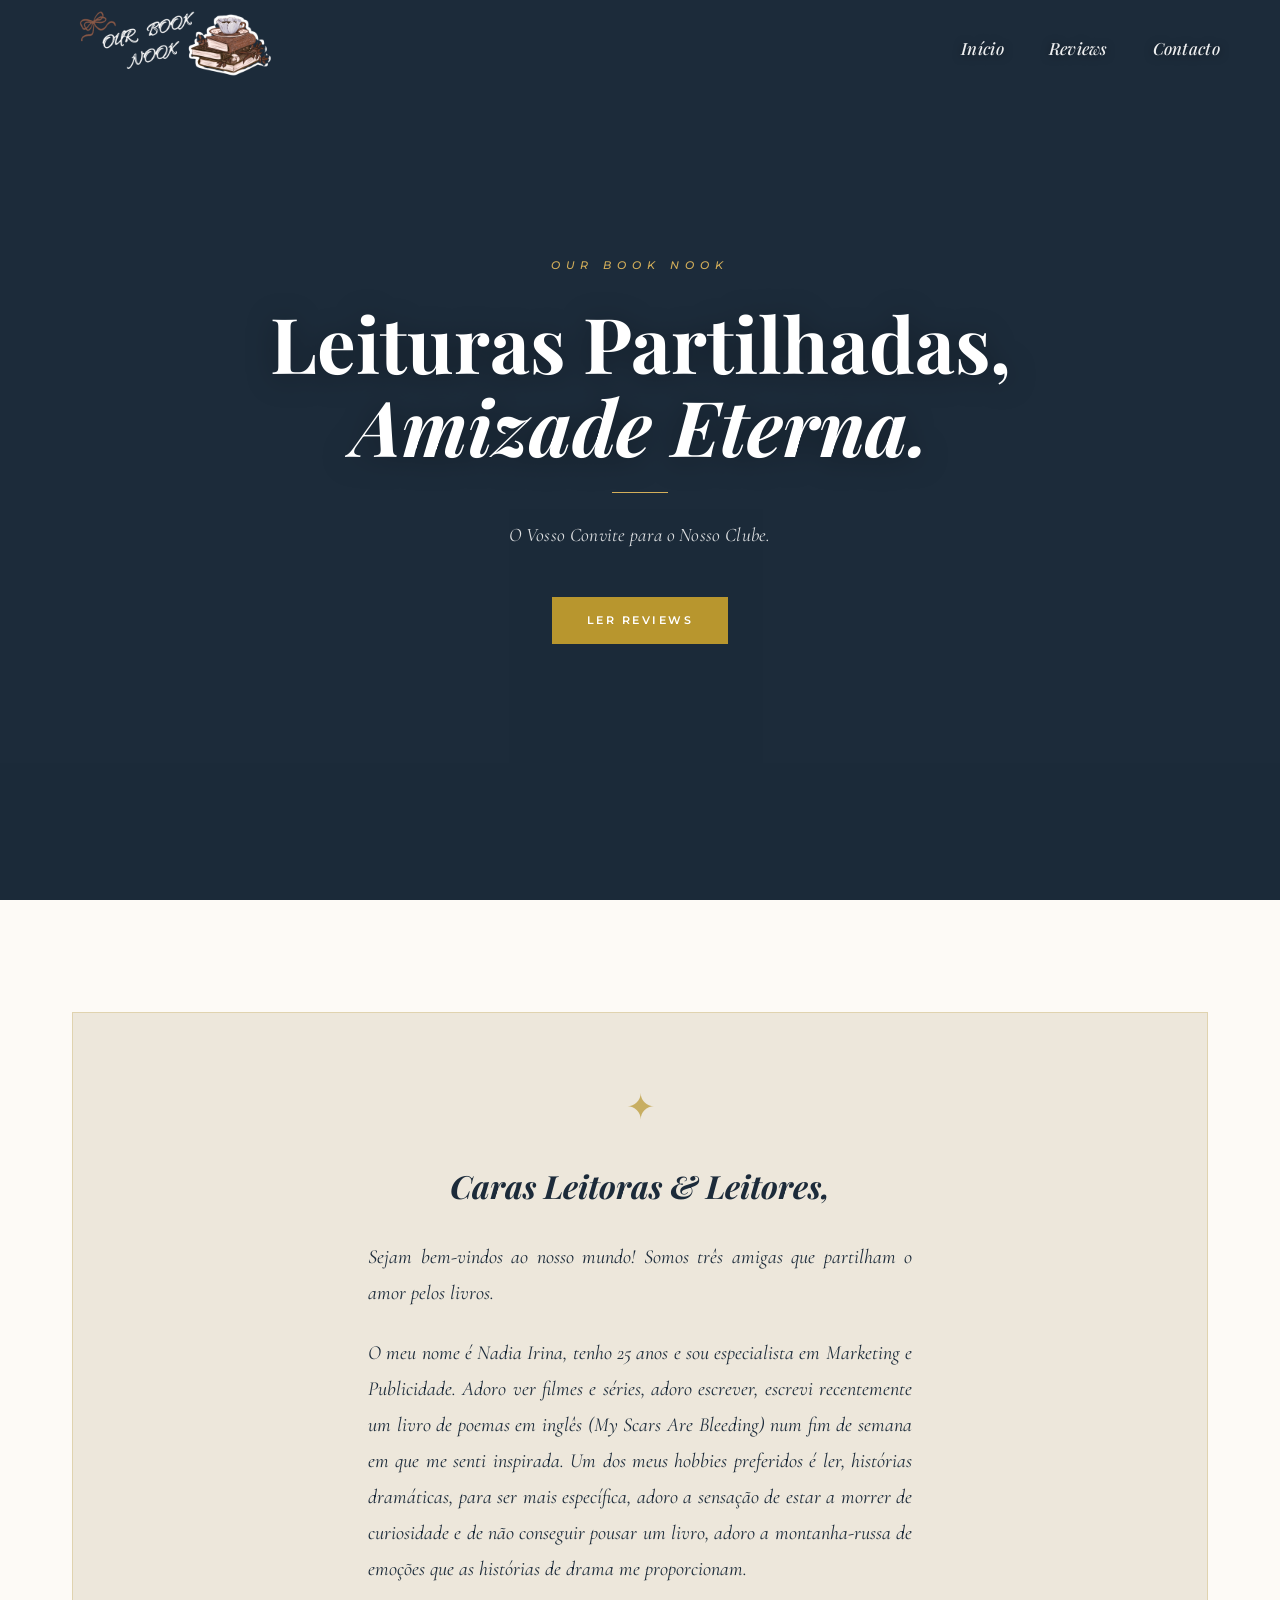
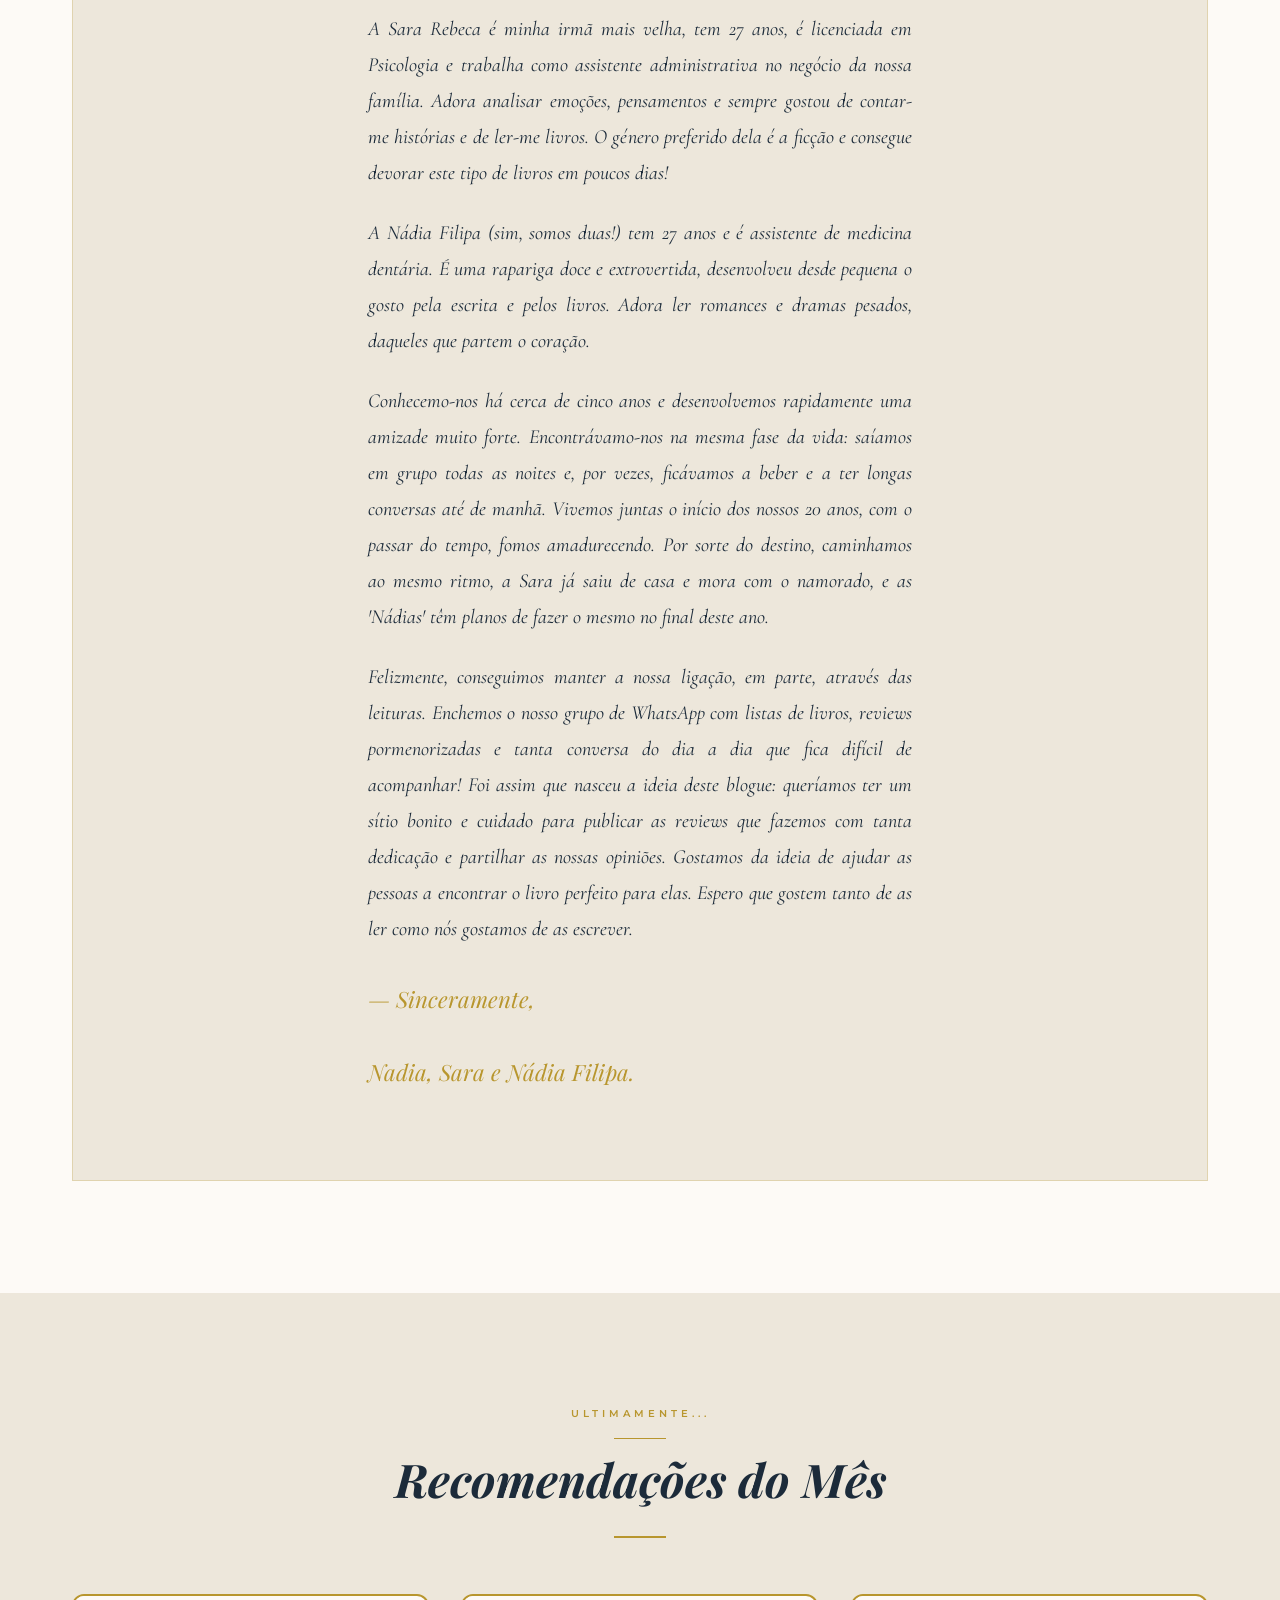
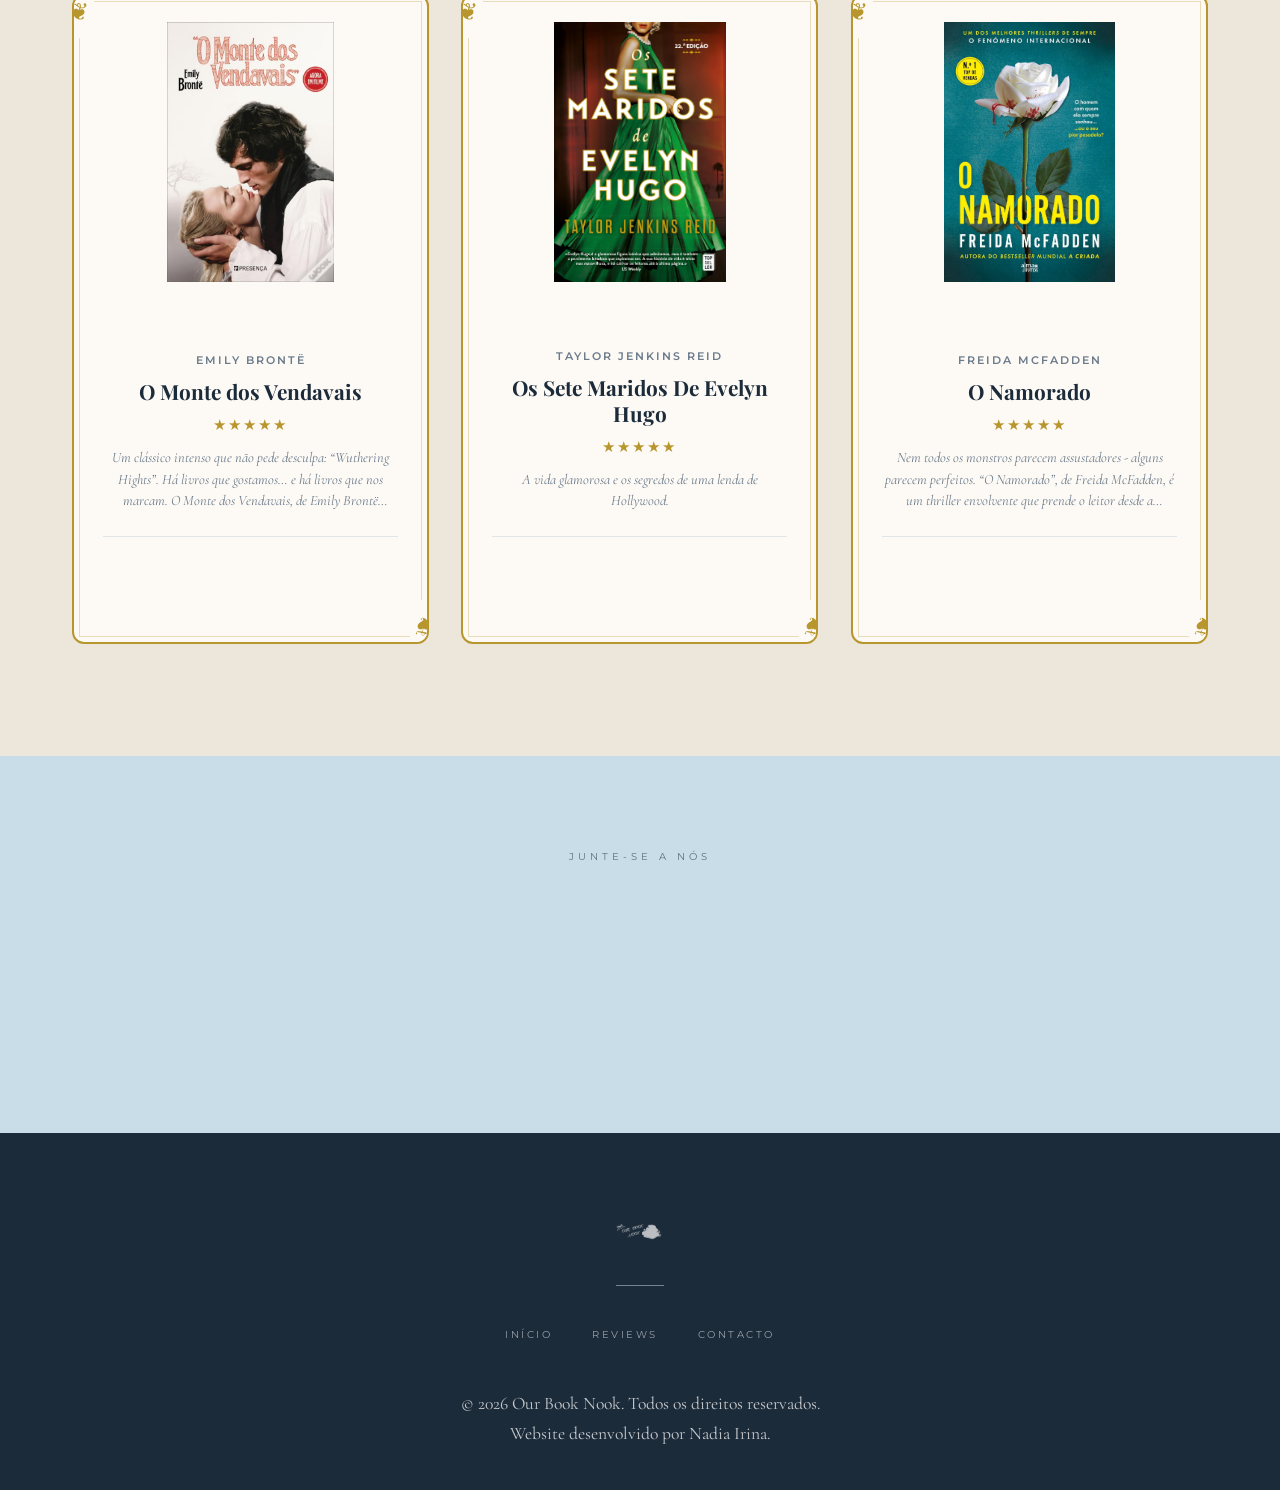
==== index.html @ 531f2e90 "Update index.html" ====
<!DOCTYPE html>
<html lang="pt">

<head>
    <meta charset="UTF-8">
    <meta name="viewport" content="width=device-width, initial-scale=1.0">
    <title>Our Book Nook | Início</title>
    <meta name="description"
        content="Reviews literárias.">
    <link rel="stylesheet" href="index.css">
</head>

<body>
    <span class="extra-decor-1">❦</span>
    <span class="extra-decor-2">❦</span>
    <nav id="mainNav" class="transparent">
        <div class="nav-inner">
            <a href="index.html" class="logo">
                <img src="logo.png" alt="Our Book Nook" class="logo-img">
            </a>
            <ul class="nav-links">
                <li><a href="index.html">Início</a></li>
                <li><a href="review.html">Reviews</a></li>
                <li><a href="contacto.html">Contacto</a></li>
            </ul>
        </div>
    </nav>

    <header class="hero"> <video autoplay muted loop playsinline class="hero-video">
            <source src="video.mp4" type="video/mp4">
        </video>
        <div class="hero-overlay"></div>
        <div class="hero-content">
            <div class="rule"></div>
            <p class="hero-eyebrow reveal"><i>Our Book Nook</i></p>
            <h1 class="reveal">Leituras Partilhadas,<br><em>Amizade Eterna.</em></h1>
            <div class="hero-rule reveal"></div>
            <p class="hero-tagline reveal">O Vosso Convite para o Nosso Clube.</p>
            <a href="review.html" class="btn btn-gold reveal">Ler Reviews</a>
        </div>
    </header>

    <main>

        <section id="bem-vindo" class="section-pad">
            <div class="container">
                <div class="letter-wrap reveal">
                    <div class="letter-body">
                        <div class="ornament">✦</div>
                        <div class="rule"></div>
                        <h2>Caras Leitoras & Leitores,</h2>
                        <p>Sejam bem-vindos ao nosso mundo! Somos três amigas que partilham o amor pelos livros.</p>

                        <p>O meu nome é Nadia Irina, tenho 25 anos e sou especialista em Marketing e Publicidade. Adoro ver
                            filmes e séries, adoro escrever, escrevi recentemente um livro de poemas em inglês (My Scars Are Bleeding) num fim de semana em que me senti inspirada. Um dos meus hobbies preferidos é ler, histórias dramáticas, para ser mais
                            específica, adoro a sensação de estar a morrer de curiosidade e de não conseguir pousar um
                            livro, adoro a montanha-russa de emoções que as histórias de drama me proporcionam.</p>

                        <p>A Sara Rebeca é minha irmã mais velha, tem 27 anos, é licenciada em Psicologia e trabalha como
                            assistente administrativa no negócio da nossa família. Adora analisar emoções, pensamentos e sempre gostou de contar-me histórias e de ler-me livros. O género preferido dela é a ficção e
                            consegue devorar este tipo de livros em poucos dias!</p>

                        <p>A Nádia Filipa (sim, somos duas!) tem 27 anos e é assistente de medicina dentária. É uma
                            rapariga doce e extrovertida, desenvolveu desde pequena o gosto pela escrita e pelos livros.
                            Adora ler romances e dramas pesados, daqueles que partem o coração.</p>

                        <p>Conhecemo-nos há cerca de cinco anos e desenvolvemos rapidamente uma amizade muito forte.
                            Encontrávamo-nos na mesma fase da vida: saíamos em grupo todas as noites e, por vezes,
                            ficávamos a beber e a ter longas conversas até de manhã. Vivemos juntas o início dos nossos
                            20 anos, com o passar do tempo, fomos amadurecendo. Por sorte do destino, caminhamos ao
                            mesmo ritmo, a Sara já saiu de casa e mora com o namorado, e as 'Nádias' têm planos de fazer
                            o mesmo no final deste ano.</p>

                        <p>Felizmente, conseguimos manter a nossa ligação, em parte, através das leituras. Enchemos o
                            nosso grupo de WhatsApp com listas de livros, reviews pormenorizadas e tanta conversa do dia
                            a dia que  fica difícil de acompanhar! Foi assim que nasceu a ideia deste blogue:
                            queríamos ter um sítio bonito e cuidado para publicar as reviews que fazemos com tanta
                            dedicação e partilhar as nossas opiniões. Gostamos da ideia de ajudar as pessoas a encontrar
                            o livro perfeito para elas. Espero que gostem tanto de as ler como nós gostamos de as
                            escrever.</p>
                        <p class="signature">— Sinceramente, </p>
                        <p class="signature"> Nadia, Sara e Nádia Filipa. </p>
                    </div>
                </div>
            </div>
        </section>

        <section id="destaques" class="section-pad bg-parchment">
            <div class="container">
                <div class="section-heading reveal">
                    <p class="eyebrow">Ultimamente...</p>
                    <div class="rule"></div>
                    <h2><i>Recomendações do Mês</i></h2>
                    <div class="rule"></div>
                </div>

                <div class="cards-grid stagger">

                    <article class="book-card reveal">
                        <div class="book-card-img">
                            <img src="wh.jpg" alt="O Monte dos Vendavais">
                        </div>
                        <div class="book-card-body">
                            <p class="book-card-author">Emily Brontë</p>
                            <h3 class="book-card-title">O Monte dos Vendavais</h3>
                            <div class="book-card-stars">★★★★★</div>
                            <p class="book-card-excerpt">Um clássico intenso que não pede desculpa: “Wuthering Hights”.

Há livros que gostamos… e há livros que nos marcam. O Monte dos Vendavais, de Emily Brontë pertence claramente à segunda categoria. Publicado em 1847, este clássico da literatura inglesa continua a ser uma leitura poderosa, sombria e emocionalmente intensa, daquelas que ficam connosco muito depois de virarmos a última página.

Uma das primeiras coisas que notei ao começar foi a diferença na escrita. Não estava muito habituada à literatura inglesa mais antiga, e no início sente-se bem a distância em relação aos livros modernos. A linguagem é mais densa e o ritmo diferente um pouco teatral até. No entanto, essa estranheza inicial desaparece rapidamente. À medida que avançamos na leitura, percebemos que esta história simplesmente não funcionaria da mesma forma com uma escrita mais atual. Há algo nesta forma clássica de narrar que encaixa perfeitamente na atmosfera do livro.

E que atmosfera! A atmosfera gótica e sombria acompanha perfeitamente a tragédia da narrativa. As personagens são intensas, complexas e, muitas vezes, difíceis de gostar. Em vários momentos mostram o lado mais feio da natureza humana, o que torna a história crua e nada romantizada e é isso que a torna tão marcante.

Catherine Earnshaw e Heathcliff são duas personagens impossíveis de esquecer. A relação entre eles é obsessiva, possessiva e profundamente tóxica, mas existe ali uma forma de amor ? Na minha opinião sim existe. Não a forma de amor ideal, talvez um pouco desfigurado, mas com uma ligação intensa que parece unir os dois de forma inevitável.

A narrativa é detalhada e consegue transportar-nos facilmente para aquele tempo e espaço, acompanhando diferentes gerações e tornando a história ainda mais envolvente. É um livro que prende porque há sempre a curiosidade de continuar a ler para descobrir o rumo das consequências das escolhas dos personagens.
No final, apesar de toda a intensidade, tristeza, vingança e raiva que atravessam a história, existe um certo alívio ao ver a narrativa ir para algo mais próximo da paz. 

É um livro duro, intenso e memorável e recomendo muito a leitura para quem quer experimentar um clássico que realmente fica connosco. </p>
                            
                            <div class="book-card-actions">
                                <a class="btn btn-gold btn-outline reveal">Ler Review</a>
                            </div>
                        </div>
                    </article>

                    <article class="book-card reveal">
                        <div class="book-card-img">
                            <img src="1.jpg" alt="Os Sete Maridos De Evelyn Hugo">
                        </div>
                        <div class="book-card-body">
                            <p class="book-card-author">Taylor Jenkins Reid</p>
                            <h3 class="book-card-title">Os Sete Maridos De Evelyn Hugo</h3>
                            <div class="book-card-stars">★★★★★</div>
                            <p class="book-card-excerpt">A vida glamorosa e os segredos de uma lenda de Hollywood.</p>
                            <div class="book-card-actions">
                                <a class="btn btn-gold btn-outline reveal">Ler Review</a>
                            </div>
                        </div>
                    </article>

                    <article class="book-card reveal">
                        <div class="book-card-img">
                            <img src="on.jpg" alt="O Namorado">
                        </div>
                        <div class="book-card-body">
                            <p class="book-card-author">Freida McFadden</p>
                            <h3 class="book-card-title">O Namorado</h3>
                            <div class="book-card-stars">★★★★★</div>
                            <p class="book-card-excerpt">Nem todos os monstros parecem assustadores - alguns parecem perfeitos.


“O Namorado”, de Freida McFadden, é um thriller envolvente que prende o leitor desde a primeira página. A autora faz-nos questionar até onde se é capaz de ir por amor e o lado obscuro de cada personagem. 

Com capítulos curtos e um ritmo rápido, é daqueles livros que se lê quase de uma assentada. Como já é habitual nos thrillers de Freida McFadden, a história está cheia de reviravoltas e momentos que fazem o leitor repensar tudo o que achava que sabia.

Um thriller viciante, cheio de tensão e mistério, perfeito para quem gosta de histórias onde nada é o que parece.</p>
                            <div class="book-card-actions">
                                <a class="btn btn-gold btn-outline reveal">Ler Review</a>
                            </div>
                        </div>
                    </article>

                </div>
            </div>
        </section>

        <section class="section-pad-sm bg-baby-blue">
            <div class="container" style="text-align:center;">
                <div class="rule"></div>
                <p class="reveal"
                    style="font-family:var(--font-ui);font-size:0.65rem;letter-spacing:4px;text-transform:uppercase;color:var(--navy);opacity:0.6;margin-bottom:1rem;">
                    Junte-se a nós</p>
                <h2 class="reveal"
                    style="font-family:var(--font-display);font-size:clamp(1.8rem,3.5vw,2.6rem);color:var(--navy);margin-bottom:1.4rem;">
                    Um Mundo de Histórias<br><em>à Vossa Espera</em></h2>
                <a href="review.html" class="btn btn-gold reveal">Explorar Todas as Reviews</a>
                <div class="rule"></div>
            </div>
        </section>

    </main>

    <footer>
        <div class="container">
            <img src="logo.png" alt="Our Book Nook" class="footer-logo">

            <div class="footer-divider"></div>
            <ul class="footer-nav">
                <li><a href="index.html">Início</a></li>
                <li><a href="review.html">Reviews</a></li>
                <li><a href="contacto.html">Contacto</a></li>

            </ul>
            <div class="text-xs">
                <p>&copy; 2026 Our Book Nook. Todos os direitos reservados.</p>
                <p class="mt-1">Website desenvolvido por 
                    <a href="https://nadiairina.github.io/Nadia-Portfolio/" target="_blank"
                        class="developer-link">Nadia Irina.</a>
                </p>
            </div>
        </div>
    </footer>

    <script src="main.js"></script>

    <div id="reviewModal" class="modal">
        <div class="modal-content">
            <span class="close-modal">&times;</span>
            <div id="modalData">
                <h2 id="modalTitle">Título do Livro</h2>
                <p id="modalAuthor" class="book-card-author">Autor</p>
                <div id="modalStars" class="book-card-stars"></div>
                <div class="rule"></div>
                <blockquote id="modalQuote">"Frase marcante do livro aqui."</blockquote>
                <div id="modalText" class="letter-body"></div>
            </div>
        </div>
    </div>
</body>

</html>
---- index.css ----
@import url('https://fonts.googleapis.com/css2?family=Playfair+Display:ital,wght@0,400;0,500;0,600;0,700;0,900;1,400;1,500;1,600;1,700&family=Cormorant+Garamond:ital,wght@0,300;0,400;0,500;0,600;1,300;1,400;1,500;1,600&family=Montserrat:wght@300;400;500;600&display=swap');

/* ─── Design Tokens ─────────────────────────────────────────── */
:root {
    --cream: #F7F3EE;
    --parchment: #EDE7DB;
    --warm-white: #FDFAF6;
    --navy: #1C2B3A;
    --navy-light: #2D3F52;
    --dusty-blue: #A8BFCC;
    --baby-blue: #C8DDE8;
    --gold: #B8962E;
    --gold-light: #D4AF5A;
    --rose: #C8A0A8;
    --text-primary: #1C2B3A;
    --text-muted: #6B7B8A;
    --border: rgba(168, 191, 204, 0.35);
    --nav-bg: #EDE7DB;
    --nav-height: 100px;

    --font-display: 'Playfair Display', serif;
    --font-body: 'Cormorant Garamond', serif;
    --font-ui: 'Montserrat', sans-serif;

    --ease-out: cubic-bezier(0.16, 1, 0.3, 1);
    --ease-mid: cubic-bezier(0.4, 0, 0.2, 1);
    --fast: 0.25s;
    --mid: 0.45s;
    --slow: 0.85s;
}

/* ─── Reset ──────────────────────────────────────────────────── */
*,
*::before,
*::after {
    margin: 0;
    padding: 0;
    box-sizing: border-box;
}

html {
    scroll-behavior: smooth;
}

body {
    background: var(--warm-white);
    color: var(--text-primary);
    font-family: var(--font-body);
    font-size: 1.1rem;
    line-height: 1.75;
    overflow-x: hidden;
}

img {
    display: block;
    max-width: 100%;
}

a {
    color: inherit;
    text-decoration: none;
}

/* ─── Navigation ─────────────────────────────────────────────── */
/*  Always horizontal: logo LEFT · links RIGHT                    */
nav#mainNav {
    position: fixed;
    inset: 0 0 auto 0;
    z-index: 999;
    height: var(--nav-height);
    background: var(--nav-bg);
    border-bottom: 1px solid rgba(184, 150, 46, 0.25);
    box-shadow: 0 2px 18px rgba(28, 43, 58, 0.08);
    transition: background var(--mid) var(--ease-mid),
        box-shadow var(--mid) var(--ease-mid);
}

nav#mainNav.transparent {
    background: transparent;
    border-bottom-color: transparent;
    box-shadow: none;
}

.nav-inner {
    max-width: 1240px;
    height: 100%;
    margin: 0 auto;
    padding: 0 2.5rem;
    display: flex;
    align-items: center;
    justify-content: space-between;
}

/* Logo */
.logo {
    display: flex;
    align-items: center;
}

/* Se o teu logo for uma IMAGEM */
.logo-img {
    height: 240px; 
    width: auto;
    object-fit: contain;
    transition: height var(--fast) var(--ease-mid);
}

.logo-text {
    font-family: var(--font-display);
    font-size: 3.2rem; 
    font-weight: 700;
    letter-spacing: 1px;
    color: var(--navy);
    line-height: 1;
}

/* Opcional: Um leve efeito de escala ao passar o mouse */
.logo-text:hover {
    transform: scale(1.05);
}

/* Nav links */
.nav-links {
    display: flex;
    list-style: none;
    gap: 2.8rem;
    align-items: center;
}

.nav-links a {
    font-family: var(--font-display);
    font-style: italic;
    font-weight: 500;
    font-size: 1.05rem;
    color: var(--navy);
    letter-spacing: 0.3px;
    position: relative;
    transition: color var(--fast) var(--ease-mid);
}

/* Underline animation */
.nav-links a::after {
    content: '';
    position: absolute;
    bottom: -3px;
    left: 0;
    width: 0;
    height: 1px;
    background: var(--gold);
    transition: width var(--fast) var(--ease-mid);
}

.nav-links a:hover {
    color: var(--gold);
}

.nav-links a:hover::after {
    width: 100%;
}

/* When nav is over hero → invert colours */
nav#mainNav.transparent .nav-links a {
    color: rgba(255, 255, 255, 0.92);
    text-shadow: 0 1px 8px rgba(0, 0, 0, 0.5);
}

nav#mainNav.transparent .nav-links a:hover {
    color: var(--gold-light);
}

nav#mainNav.transparent .nav-links a::after {
    background: var(--gold-light);
}

/* ─── Layout helpers ─────────────────────────────────────────── */
.container {
    max-width: 1200px;
    margin: 0 auto;
    padding: 0 2rem;
}

.section-pad {
    padding: 7rem 0;
}

.section-pad-sm {
    padding: 4rem 0;
}

/* ─── Hero ───────────────────────────────────────────────────── */
.hero {
    position: relative;
    height: 100vh;
    min-height: 680px;
    background-size: cover;
    background-position: center;
    background-attachment: fixed;
    display: flex;
    align-items: center;
    justify-content: center;
    text-align: center;
    color: #fff;
    overflow: hidden;
}

 background: rgba(28, 43, 58, 0.6); 

.hero-content {
    position: relative;
    z-index: 2;
    max-width: 720px;
    padding: 0 2rem;
}

.hero-eyebrow {
    font-family: var(--font-ui);
    font-size: 0.68rem;
    font-weight: 500;
    letter-spacing: 6px;
    text-transform: uppercase;
    color: var(--gold-light);
    margin-bottom: 1.6rem;
}

.hero h1 {
    font-family: var(--font-display);
    font-size: clamp(3rem, 6vw, 5.2rem);
    font-weight: 700;
    line-height: 1.08;
    color: #fff;
    text-shadow: 0 3px 30px rgba(0, 0, 0, 0.35);
    margin-bottom: 1.6rem;
}

.hero-rule {
    width: 56px;
    height: 1px;
    background: var(--gold-light);
    margin: 0 auto 1.6rem;
    opacity: 0.9;
}

.hero-tagline {
    font-family: var(--font-body);
    font-style: italic;
    font-size: 1.2rem;
    color: rgba(255, 255, 255, 0.85);
    margin-bottom: 2.8rem;
    letter-spacing: 0.3px;
}

/* ─── Section headings ───────────────────────────────────────── */
.section-heading {
    text-align: center;
    margin-bottom: 3.5rem;
}

.section-heading h2 {
    font-family: var(--font-display);
    font-size: clamp(2rem, 4vw, 2.9rem);
    font-weight: 700;
    color: var(--navy);
    margin-bottom: 1rem;
}

.section-heading .eyebrow {
    font-family: var(--font-ui);
    font-size: 0.65rem;
    font-weight: 600;
    letter-spacing: 4px;
    text-transform: uppercase;
    color: var(--gold);
    margin-bottom: 0.7rem;
}

.section-heading .rule {
    width: 52px;
    height: 1.5px;
    background: var(--gold);
    margin: 0.9rem auto 0;
}

/* ─── Buttons ────────────────────────────────────────────────── */
.btn {
    display: inline-block;
    padding: 0.85rem 2.2rem;
    font-family: var(--font-ui);
    font-size: 0.7rem;
    font-weight: 600;
    letter-spacing: 2.5px;
    text-transform: uppercase;
    border: none;
    cursor: pointer;
    transition: background var(--fast) var(--ease-mid),
        color var(--fast) var(--ease-mid),
        transform var(--fast) var(--ease-mid),
        box-shadow var(--fast) var(--ease-mid);
}

.btn-gold {
    background: var(--gold);
    color: #fff;
}

.btn-gold:hover {
    background: var(--navy);
    transform: translateY(-2px);
    box-shadow: 0 6px 20px rgba(28, 43, 58, 0.18);
}

.btn-outline {
    background: transparent;
    border: 1.5px solid var(--gold);
    color: var(--gold);
}

.btn-outline:hover {
    background: var(--gold);
    color: #fff;
    transform: translateY(-2px);
}

.btn-outline-dark {
    background: transparent;
    border: 1.5px solid rgba(255, 255, 255, 0.7);
    color: #fff;
}

.btn-outline-dark:hover {
    background: rgba(255, 255, 255, 0.12);
    border-color: #fff;
}

/* ─── Letter / Welcome section ───────────────────────────────── */
.letter-wrap {
    background: var(--parchment);
    border: 1px solid rgba(184, 150, 46, 0.25);
}

.letter-body {
    max-width: 640px;
    margin: 0 auto;
    padding: 4rem 3rem;
    text-align: center;
}

.letter-body .ornament {
    font-size: 2.2rem;
    color: var(--gold);
    margin-bottom: 1.2rem;
    opacity: 0.7;
}

.letter-body h2 {
    font-family: var(--font-display);
    font-size: 2rem;
    font-style: italic;
    margin-bottom: 1.6rem;
    color: var(--navy);
}

.letter-body p {
    font-size: 1.1rem;
    color: #4A5560;
    line-height: 1.9;
    font-style: italic;
}

.letter-body .signature {
    margin-top: 2rem;
    font-family: var(--font-display);
    font-style: italic;
    font-size: 1.1rem;
    color: var(--gold);
}

.book-cover-wrapper {
    position: relative;
    width: 100%;
    /* Alteramos de 100% (quadrado) para ~133% ou ~150% (retângulo vertical) */
    /* 133% dá uma proporção de 3:4, boa para a maioria dos livros */
    padding-bottom: 133%; 
    background-color: var(--grey-50); /* Cor de fundo caso a imagem falhe */
    overflow: hidden;
    border-radius: 4px; /* Opcional: cantos ligeiramente arredondados */
    box-shadow: 0 4px 12px rgba(0,0,0,0.1); /* Opcional: sombra leve para dar profundidade */
}
/* No ficheiro index.css */

.book-cover-img {
    position: absolute;
    top: 0;
    left: 0;
    width: 100%;
    /* object-fit: cover;  <-- REMOVA OU COMENTE ESTA LINHA */
    
    /* ADICIONE ESTA LINHA: Garante que a imagem inteira aparece */
    object-fit: contain; 
    
    /* Opcional: garantir que a imagem fica centrada */
    object-position: center; 
}
.book-cover-wrapper {
    /* ... outras propriedades ... */
    background-color: var(--baby-blue); /* Fundo azul bebé atrás do livro */
    /* ... outras propriedades ... */
}
/* ─── Book / Review Cards ────────────────────────────────────── */
.cards-grid {
    display: grid;
    grid-template-columns: repeat(3, 1fr);
    gap: 2rem;
}

.book-card {
    background: #fff;
    border: 1px solid var(--border);
    overflow: hidden;
    transition: transform var(--mid) var(--ease-out),
        box-shadow var(--mid) var(--ease-out);
    display: flex;
    flex-direction: column;
}

.book-card:hover {
    transform: translateY(-8px);
    box-shadow: 0 20px 50px rgba(28, 43, 58, 0.1);
}

.book-card-img {
    position: relative;
    overflow: hidden;
}

.book-card-img img {
    width: 100%;
    height: 260px;
    object-fit: contain;
    transition: transform var(--slow) var(--ease-out);
}

.book-card:hover .book-card-img img {
    transform: scale(1.05);
}

.book-card-body {
    padding: 1.8rem;
    flex: 1;
    display: flex;
    flex-direction: column;
    gap: 0.5rem;
}

.book-card-author {
    font-family: var(--font-ui);
    font-size: 0.68rem;
    font-weight: 600;
    letter-spacing: 2px;
    text-transform: uppercase;
    color: var(--text-muted);
}

.book-card-title {
    font-family: var(--font-display);
    font-size: 1.3rem;
    font-weight: 700;
    color: var(--navy);
    line-height: 1.25;
}

.book-card-stars {
    color: var(--gold);
    font-size: 0.95rem;
    letter-spacing: 2px;
}

.book-card-excerpt {
    font-size: 0.95rem;
    color: var(--text-muted);
    line-height: 1.7;
    flex: 1;
    font-style: italic;
}

.book-card-actions {
    margin-top: 1.2rem;
    padding-top: 1.2rem;
    border-top: 1px solid var(--border);
}

/* ─── Contact form ───────────────────────────────────────────── */
.contact-wrapper {
    max-width: 620px;
    margin: 0 auto;
}

.form-group {
    display: flex;
    flex-direction: column;
    gap: 0.5rem;
}

.form-label {
    font-family: var(--font-ui);
    font-size: 0.65rem;
    font-weight: 600;
    letter-spacing: 2.5px;
    text-transform: uppercase;
    color: var(--text-muted);
}

.form-control {
    width: 100%;
    padding: 1rem 1.2rem;
    font-family: var(--font-body);
    font-size: 1rem;
    color: var(--navy);
    background: var(--warm-white);
    border: 1.5px solid rgba(168, 191, 204, 0.6);
    outline: none;
    transition: border-color var(--fast) var(--ease-mid),
        box-shadow var(--fast) var(--ease-mid);
    -webkit-appearance: none;
}

.form-control:focus {
    border-color: var(--gold);
    box-shadow: 0 0 0 3px rgba(184, 150, 46, 0.12);
}

.form-control::placeholder {
    color: rgba(107, 123, 138, 0.5);
    font-style: italic;
}

/* ─── Page hero (small – for inner pages) ───────────────────── */
.page-hero {
    padding: calc(var(--nav-height) + 4rem) 0 4rem;
    background: var(--parchment);
    text-align: center;
    border-bottom: 1px solid rgba(184, 150, 46, 0.18);
}

.page-hero h1 {
    font-family: var(--font-display);
    font-size: clamp(2.2rem, 5vw, 3.5rem);
    font-weight: 700;
    color: var(--navy);
    margin-bottom: 0.8rem;
}

.page-hero p {
    font-family: var(--font-body);
    font-style: italic;
    font-size: 1.1rem;
    color: var(--text-muted);
}

.page-hero .rule {
    width: 48px;
    height: 1.5px;
    background: var(--gold);
    margin: 1rem auto 0;
}

/* ─── Alternating section bg ─────────────────────────────────── */
.bg-parchment {
    background: var(--parchment);
}

.bg-cream {
    background: var(--cream);
}

.bg-navy {
    background: var(--navy);
}

.bg-baby-blue {
    background: var(--baby-blue);
}

/* ─── Footer ─────────────────────────────────────────────────── */
footer {
    background: var(--navy);
    color: rgba(255, 255, 255, 0.75);
    padding: 4.5rem 0 2.5rem;
    text-align: center;
}

.footer-logo {
    height: 56px;
    width: auto;
    object-fit: contain;
    filter: brightness(0) invert(1) opacity(0.7);
    margin: 0 auto 1.5rem;
}

.footer-tagline {
    font-family: var(--font-body);
    font-style: italic;
    font-size: 0.95rem;
    color: rgba(255, 255, 255, 0.5);
    margin-bottom: 2rem;
}

.footer-nav {
    display: flex;
    justify-content: center;
    gap: 2.5rem;
    margin-bottom: 2.5rem;
    list-style: none;
}

.footer-nav a {
    font-family: var(--font-ui);
    font-size: 0.65rem;
    letter-spacing: 2.5px;
    text-transform: uppercase;
    color: rgba(255, 255, 255, 0.55);
    transition: color var(--fast) var(--ease-mid);
}

.footer-nav a:hover {
    color: var(--gold-light);
}

.footer-divider {
    width: 48px;
    height: 1px;
    background: rgba(255, 255, 255, 0.15);
    margin: 0 auto 2rem;
}

.footer-copy {
    font-family: var(--font-ui);
    font-size: 0.65rem;
    letter-spacing: 1px;
    color: rgba(255, 255, 255, 0.28);
}

/* ─── Scroll reveal ──────────────────────────────────────────── */
.reveal {
    opacity: 0;
    transform: translateY(28px);
    transition: opacity var(--slow) var(--ease-out),
        transform var(--slow) var(--ease-out);
}

.reveal.active {
    opacity: 1;
    transform: translateY(0);
}

/* staggered children */
.stagger>*:nth-child(1) {
    transition-delay: 0.05s;
}

.stagger>*:nth-child(2) {
    transition-delay: 0.15s;
}

.stagger>*:nth-child(3) {
    transition-delay: 0.25s;
}

.stagger>*:nth-child(4) {
    transition-delay: 0.35s;
}

.stagger>*:nth-child(5) {
    transition-delay: 0.45s;
}

.stagger>*:nth-child(6) {
    transition-delay: 0.55s;
}

/* ─── Responsive ─────────────────────────────────────────────── */
@media (max-width: 900px) {
    .cards-grid {
        grid-template-columns: repeat(2, 1fr);
    }
}

@media (max-width: 640px) {
    :root {
        --nav-height: 64px;
    }

    .nav-links {
        gap: 1.4rem;
    }

    .nav-links a {
        font-size: 0.9rem;
    }

    .logo-img {
        height: 40px;
    }

    .cards-grid {
        grid-template-columns: 1fr;
    }

    .section-pad {
        padding: 5rem 0;
    }

    .letter-body {
        padding: 2.5rem 1.5rem;
    }
}
/* 1. Alterar o fundo da navegação quando deixa de ser transparente */
#mainNav:not(.transparent) {
    background-color: var(--baby-blue); /* Toque de azul no topo */
    box-shadow: 0 2px 15px rgba(0,0,0,0.05);
}

/* 2. Adicionar um fundo suave a secções de destaque (ex: em index.html ou review.html) */
.bg-soft-blue {
    background-color: var(--baby-blue);
    padding: 4rem 0;
}

/* 3. Pequenos detalhes em ícones ou divisores */
.footer-divider {
    background: var(--baby-blue); /* Substitui o branco/opaco anterior */
    opacity: 0.5;
}

/* 4. Botões secundários com tom azul */
.btn-outline {
    border: 1px solid var(--baby-blue);
    color: var(--navy);
}

.btn-outline:hover {
    background-color: var(--baby-blue);
}
/* Estilos da Modal */
.modal {
    display: none; 
    position: fixed; 
    z-index: 99999; 
    left: 0;
    top: 0;
    width: 100%; 
    height: 100%; 
    background-color: rgba(28, 43, 58, 0.8); /* Cor Navy com transparência */
    backdrop-filter: blur(5px);
}

.modal-content {
    background-color: var(--warm-white);
    margin: 5% auto;
    padding: 3rem;
    border: 1px solid var(--gold);
    width: 90%;
    max-width: 700px;
    border-radius: 4px;
    position: relative;
    box-shadow: 0 20px 40px rgba(0,0,0,0.2);
    max-height: 85vh;
    overflow-y: auto;
}

.close-modal {
    color: var(--text-muted);
    position: absolute;
    right: 20px;
    top: 15px;
    font-size: 28px;
    font-weight: bold;
    cursor: pointer;
    transition: color 0.3s;
}

.close-modal:hover {
    color: var(--gold);
}
.book-card {
    background: #fff;
    /* Moldura Dourada Principal */
    border: 2px solid var(--gold); 
    padding: 10px; /* Espaço entre a moldura externa e o conteúdo */
    position: relative; /* Necessário para as flores não fugirem da caixa */
    overflow: visible; /* Deixamos visível para as flores poderem sair um pouco da borda */
    
    transition: transform var(--mid) var(--ease-out),
                box-shadow var(--mid) var(--ease-out);
    display: flex;
    flex-direction: column;
}

/* Moldura interna fina para um aspeto mais luxuoso */
.book-card::after {
    content: '';
    position: absolute;
    inset: 5px; /* Cria uma linha fina dentro da moldura principal */
    border: 1px solid rgba(184, 150, 46, 0.3);
    pointer-events: none;
}
/* Flor no Canto Superior Esquerdo */
.book-card::before {
    content: '❦'; /* Podes trocar por uma imagem: content: url('flor.png'); */
    position: absolute;
    top: -10px;
    left: -10px;
    font-size: 1.5rem;
    color: var(--gold);
    background: var(--warm-white);
    padding: 5px;
    z-index: 10;
    font-family: serif;
}

/* Se quiseres outra flor no canto inferior direito */
.book-card-body::after {
    content: '❦';
    position: absolute;
    bottom: -10px;
    right: -10px;
    font-size: 1.5rem;
    color: var(--gold);
    background: var(--warm-white);
    padding: 5px;
    z-index: 10;
    transform: rotate(180deg);
}
/* Efeito de brilho "Glow" nos botões ao passar o rato */
.btn-gold:hover {
    box-shadow: 0 0 15px rgba(184, 150, 46, 0.4);
    letter-spacing: 4px; /* O texto expande suavemente */
    transition: all 0.4s var(--ease-out);
}

/* Transição suave para o card (suporte para o efeito 3D do JS) */
.book-card {
    transition: transform 0.1s ease-out, box-shadow 0.1s ease-out; /* Rápido para o rato acompanhar */
    will-change: transform; /* Melhora a performance */
}

/* Estilo da frase marcante na modal */
#modalQuote::before {
    content: '"';
    font-size: 4rem;
    position: absolute;
    left: -20px;
    top: -20px;
    opacity: 0.1;
    font-family: var(--font-display);
}
/* Flores Estáticas nos Cantos do Website */
body::before, body::after {
    content: '❦'; 
    position: fixed;
    font-size: 5rem;
    color: var(--gold);
    opacity: 0.15; /* Suave para não atrapalhar a leitura */
    z-index: -1; /* Fica por trás de tudo */
    font-family: serif;
    pointer-events: none;
}

/* Flor Canto Superior Esquerdo */
body::before {
    top: 20px;
    left: 20px;
    transform: rotate(-45deg);
}

/* Flor Canto Inferior Direito */
body::after {
    bottom: 20px;
    right: 20px;
    transform: rotate(135deg);
}

/* Flores adicionais para os outros cantos */
.extra-decor-1, .extra-decor-2 {
    position: fixed;
    font-size: 5rem;
    color: var(--gold);
    opacity: 0.15;
    z-index: -1;
    pointer-events: none;
}

/* Superior Direito */
.extra-decor-1 {
    top: 20px;
    right: 20px;
    transform: rotate(45deg);
}

/* Inferior Esquerdo */
.extra-decor-2 {
    bottom: 20px;
    left: 20px;
    transform: rotate(-135deg);
}
/* Container que parece uma carta */
.letter-envelope {
    background: var(--warm-white);
    max-width: 800px;
    margin: 0 auto;
    padding: 3rem;
    box-shadow: 0 20px 50px rgba(0,0,0,0.05), inset 0 0 100px rgba(237, 231, 219, 0.2);
    border: 1px solid var(--border);
    position: relative;
}

.letter-header {
    display: flex;
    justify-content: space-between;
    align-items: center;
    border-bottom: 1px solid var(--gold);
    padding-bottom: 1.5rem;
    margin-bottom: 2.5rem;
}

.letter-logo {
    height: 80px;
    opacity: 0.7;
}

.letter-date {
    font-family: 'Cormorant Garamond', serif;
    font-style: italic;
    color: var(--text-muted);
}

/* Inputs que parecem linhas de escrita */
.form-control {
    background: transparent;
    border: none;
    border-bottom: 1px solid var(--border);
    border-radius: 0;
    padding: 0.8rem 0;
    transition: all 0.3s ease;
}

.form-control:focus {
    border-bottom-color: var(--gold);
    box-shadow: none;
    background: rgba(184, 150, 46, 0.02);
}

/* Botão com efeito de selo de cera */
.btn-send {
    padding: 1rem 3rem;
    font-size: 1.1rem;
    position: relative;
    overflow: hidden;
}

.btn-send::after {
    content: '❦';
    margin-left: 10px;
    transition: transform 0.4s;
}

.btn-send:hover::after {
    transform: rotate(360deg);
}
/* Dar mais espaço à "carta" */
.letter-envelope {
    background: var(--warm-white);
    max-width: 900px; /* Aumentado de 800px para 900px para respirar melhor */
    margin: 4rem auto; /* Mais espaço em cima e em baixo */
    padding: 4rem; /* Aumentado de 3rem para 4rem */
    box-shadow: 0 20px 50px rgba(0,0,0,0.05), inset 0 0 100px rgba(237, 231, 219, 0.2);
    border: 1px solid var(--border);
    position: relative;
}

/* Espaçamento entre os campos do formulário */
.form-group {
    margin-bottom: 2.5rem; /* Aumentado para os campos não ficarem colados */
}

/* Ajustar a grelha de Nome e Email */
.form-row {
    display: grid;
    grid-template-columns: 1fr 1fr;
    gap: 3rem; /* Aumentado o espaço entre as duas colunas */
}

/* Aumentar o espaço interno dos inputs */
.form-control {
    background: transparent;
    border: none;
    border-bottom: 1px solid var(--border);
    border-radius: 0;
    padding: 1rem 0; /* Mais espaço para o texto respirar */
    font-size: 1.1rem;
    transition: all 0.3s ease;
    width: 100%;
}

/* Título da secção dentro da carta */
.letter-body .section-title {
    margin-top: 0;
    margin-bottom: 1rem;
}

.letter-body .section-subtitle {
    margin-bottom: 3rem; /* Mais espaço antes de começar o formulário */
}
@media (max-width: 768px) {
    .letter-envelope {
        padding: 2rem;
        margin: 2rem 1rem;
    }

    .form-row {
        grid-template-columns: 1fr; /* Nome e Email ficam um por cima do outro em mobile */
        gap: 0;
    }
}
.hero {
    position: relative;
    height: 100vh;
    display: flex;
    align-items: center;
    justify-content: center;
    overflow: hidden; /* Garante que o vídeo não sai da caixa */
    background-color: var(--navy); /* Cor de fundo enquanto o vídeo carrega */
}

.hero-video {
    position: absolute;
    top: 50%;
    left: 50%;
    transform: translate(-50%, -50%);
    min-width: 100%;
    min-height: 100%;
    width: auto;
    height: auto;
    object-fit: cover;
    z-index: 0;
}

.hero-overlay {
    position: absolute;
    top: 0;
    left: 0;
    width: 100%;
    height: 100%;
    /* Aumentei a opacidade para 0.6 para ser mais visível o efeito */
    background: rgba(28, 43, 58, 0.6); 
    z-index: 1; /* Fica acima do vídeo (0) mas abaixo do texto (2) */
}

.hero-content {
    position: relative;
    z-index: 2; /* Garante que o texto fica "à frente" da película escura */
}
/* Aumentar o destaque da carta */
.letter-envelope {
    background: #fff;
    padding: 5rem;
    border: 1px solid var(--border);
    box-shadow: 20px 20px 0px var(--parchment); /* Efeito de papel sobreposto */
    max-width: 900px;
    margin: 0 auto;
}

/* O título precisa de ser maior e mais clássico */
.section-title {
    font-family: var(--font-display);
    font-size: 2.8rem;
    font-style: italic;
    color: var(--navy);
    margin-bottom: 2rem;
}

/* A primeira frase deve prender o olhar */
.intro-lead {
    font-size: 1.4rem;
    color: var(--gold);
    font-weight: 500;
    margin-bottom: 2rem;
}

/* Texto principal mais legível e espaçado */
.letter-body p {
    font-size: 1.25rem; /* Aumentado */
    line-height: 1.8;
    color: var(--text-primary);
    margin-bottom: 1.5rem;
    text-align: justify;
}

/* Destacar as descrições das três amigas */
.profiles-grid {
    border-left: 2px solid var(--gold-light);
    padding-left: 2rem;
    margin: 2.5rem 0;
    font-style: italic;
}

.profiles-grid p {
    font-size: 1.15rem;
    margin-bottom: 1rem;
}

/* A assinatura final */
.signature {
    margin-top: 3rem;
    font-family: var(--font-display);
    font-size: 1.4rem !important;
    text-align: right;
}

.signature span {
    font-size: 2.5rem;
    color: var(--gold);
    display: block;
}
.modal-content {
    background-color: var(--warm-white);
    border: 2px solid var(--gold); /* Moldura dourada para combinar com os cards */
    padding: 3rem;
    max-width: 700px;
    line-height: 1.8;
}

#modalQuote {
    font-family: var(--font-display);
    font-style: italic;
    font-size: 1.4rem;
    color: var(--gold);
    text-align: center;
    margin: 2rem 0;
    padding: 0 1rem;
}

#modalText {
    font-size: 1.15rem;
    color: var(--text-primary);
    text-align: justify;
}
/* Estilos para as secções pré-footer */
.mini-title {
    font-family: var(--font-ui);
    color: var(--gold);
    text-transform: uppercase;
    font-size: 0.75rem;
    letter-spacing: 2px;
    margin-bottom: 1rem;
}

.footer-grid {
    display: grid;
    grid-template-columns: 1.5fr 1fr 1.5fr;
    gap: 2rem;
    align-items: start;
}

.footer-list {
    list-style: none;
    padding: 0;
}

.footer-list li {
    margin-bottom: 0.5rem;
}

.footer-list a {
    text-decoration: none;
    color: var(--text-muted);
    font-size: 0.9rem;
    transition: color 0.3s;
}

.footer-list a:hover {
    color: var(--gold);
}

/* Responsivo para telemóveis */
@media (max-width: 768px) {
    .footer-grid {
        grid-template-columns: 1fr;
        text-align: center;
    }
    .mini-form {
        justify-content: center;
    }
}
/* Garante que a grelha alinha os itens pela altura (caso queiras usar alturas automáticas) */
.cards-grid {
    display: grid;
    grid-template-columns: repeat(auto-fill, minmax(280px, 1fr));
    gap: 2rem;
    align-items: stretch; /* Estica os itens para terem a mesma altura na linha */
}

/* 1. Padroniza o tamanho do cartão */
.book-card {
    background: var(--warm-white);
    border: 2px solid var(--gold);
    border-radius: 12px;
    display: flex;
    flex-direction: column;
    height: 650px; /* Aumentei um pouco para dar ar às capas */
    overflow: hidden;
    transition: box-shadow 0.3s ease;
}

/* 2. Ajusta o contentor da imagem para não cortar */
.book-card-header {
    height: 320px; /* Define uma altura fixa para a zona da imagem */
    overflow: hidden;
    background-color: var(--parchment); /* Fundo caso a imagem falhe */
}

.book-card-img {
    width: 100%;
    height: 100%;
    object-fit: contain; /* IMPORTANTE: mostra a capa inteira sem cortar */
    padding: 1rem; /* Dá um pequeno respiro à volta da capa */
    transition: transform 0.5s ease;
}

/* 3. Garante que o corpo ocupa o resto do espaço */
.book-card-body {
    padding: 1.2rem;
    display: flex;
    flex-direction: column;
    flex-grow: 1;
    text-align: center;
}

/* 4. Limita o resumo para 2 ou 3 linhas para não empurrar tudo */
.book-card-excerpt {
    font-size: 0.9rem;
    line-height: 1.5;
    margin-bottom: 1rem;
    display: -webkit-box;
    -webkit-line-clamp: 3;
    -webkit-box-orient: vertical;
    overflow: hidden;
    text-overflow: ellipsis;
}

/* 5. Botão sempre no fundo */
.book-card-actions {
    margin-top: auto;
    padding-bottom: 0.5rem;
}
.book-card-signature {
    margin-top: auto; /* Empurra para o fundo se houver espaço */
    padding-top: 15px;
    border-top: 1px double var(--border);
    text-align: right;
    padding-right: 5px;
    margin-bottom: 1rem;
}

.book-card-signature p {
    font-family: var(--font-display);
    font-style: italic;
    font-size: 0.9rem;
    color: var(--text-muted);
    margin-bottom: 2px;
}

.book-card-signature span {
    font-family: var(--font-display);
    font-weight: 600;
    font-style: italic;
    font-size: 1.3rem;
    color: var(--gold);
    display: block;
}
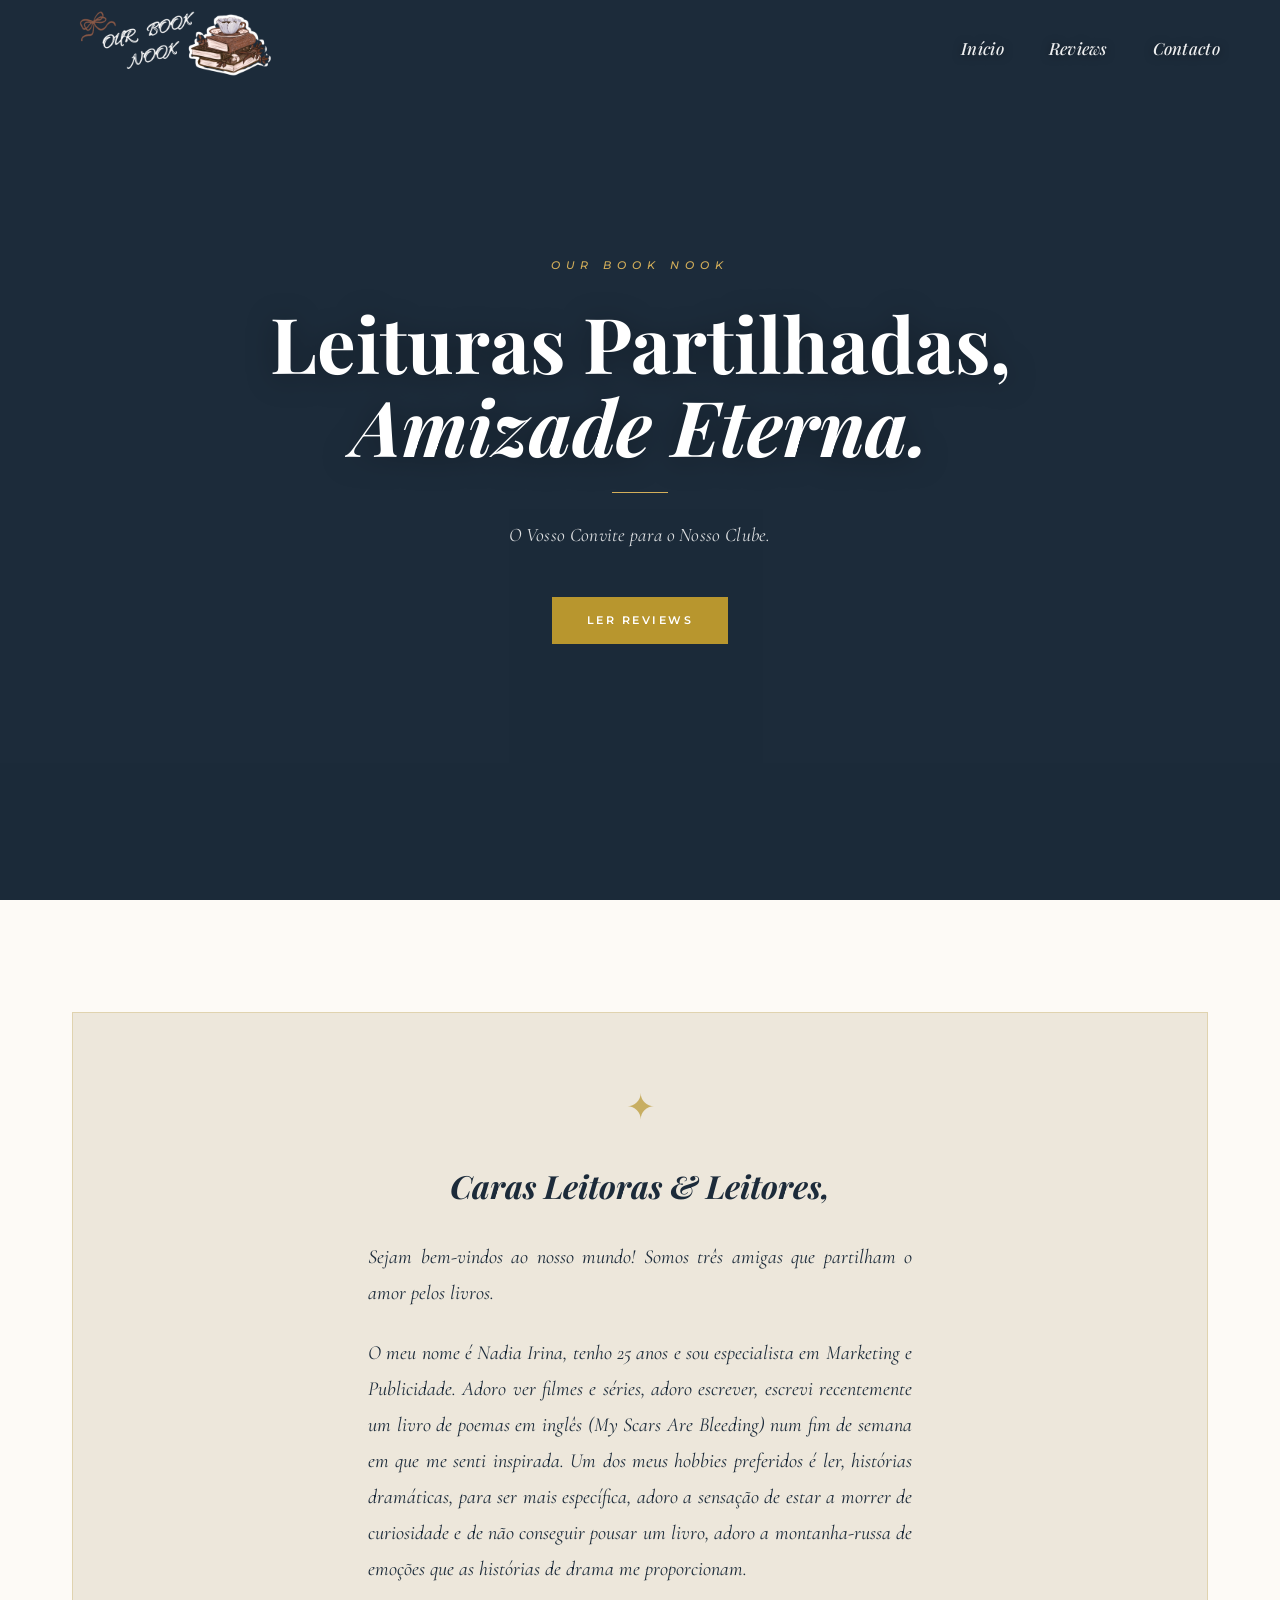
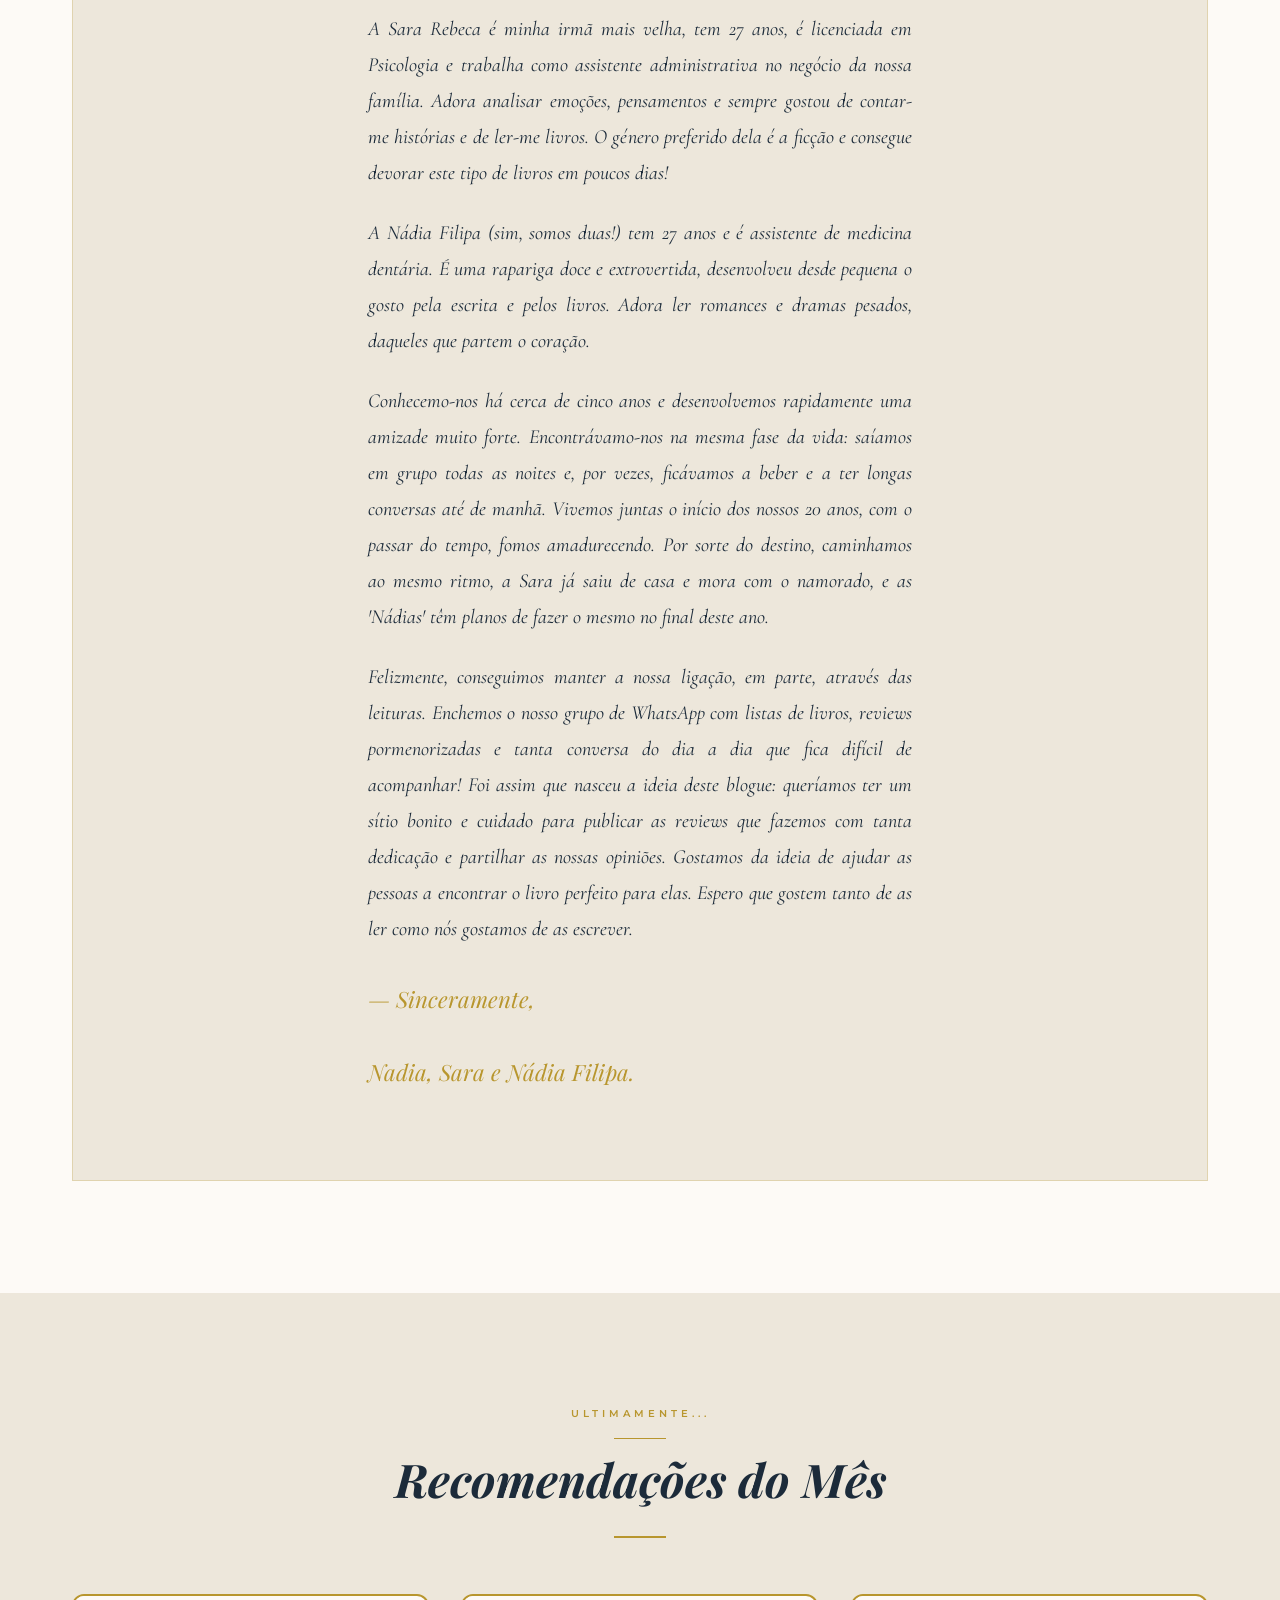
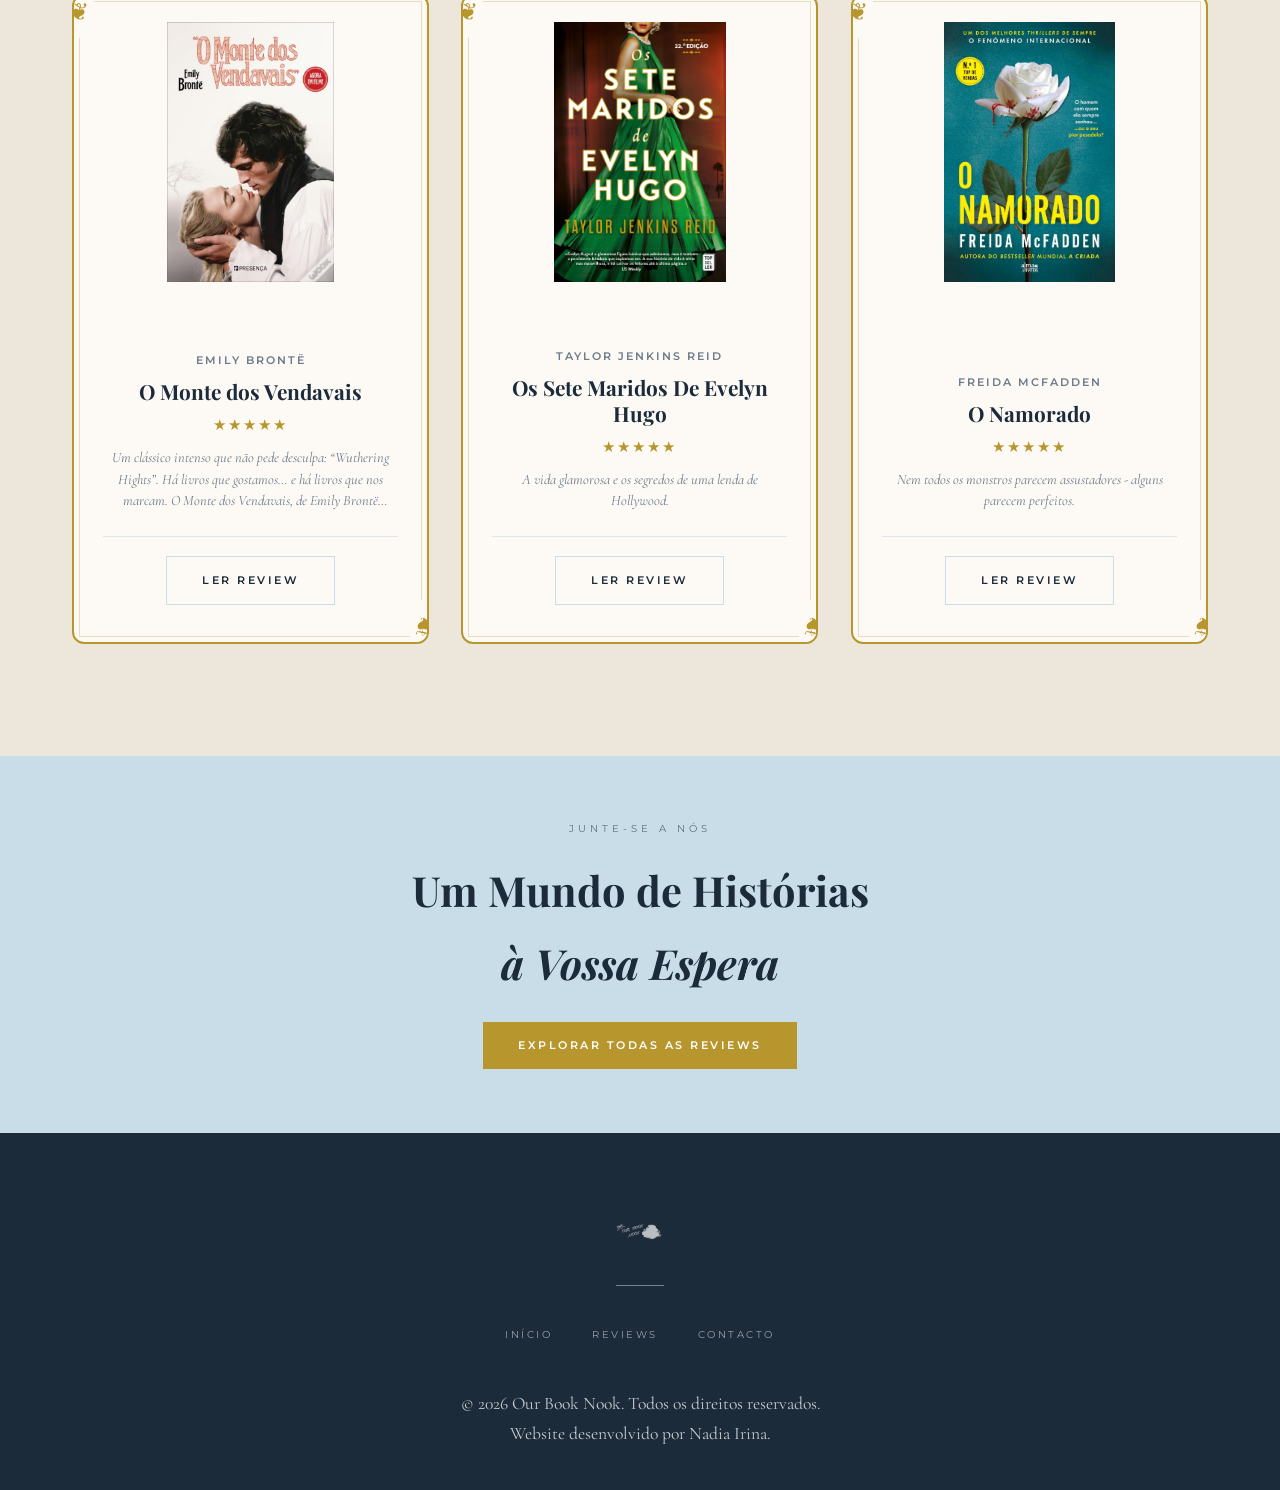
==== commit f49eba44: "Update index.html" ====
--- a/index.html
+++ b/index.html
@@ -148,14 +148,7 @@
                             <p class="book-card-author">Freida McFadden</p>
                             <h3 class="book-card-title">O Namorado</h3>
                             <div class="book-card-stars">★★★★★</div>
-                            <p class="book-card-excerpt">Nem todos os monstros parecem assustadores - alguns parecem perfeitos.
-
-
-“O Namorado”, de Freida McFadden, é um thriller envolvente que prende o leitor desde a primeira página. A autora faz-nos questionar até onde se é capaz de ir por amor e o lado obscuro de cada personagem. 
-
-Com capítulos curtos e um ritmo rápido, é daqueles livros que se lê quase de uma assentada. Como já é habitual nos thrillers de Freida McFadden, a história está cheia de reviravoltas e momentos que fazem o leitor repensar tudo o que achava que sabia.
-
-Um thriller viciante, cheio de tensão e mistério, perfeito para quem gosta de histórias onde nada é o que parece.</p>
+                            <p class="book-card-excerpt">Nem todos os monstros parecem assustadores - alguns parecem perfeitos.</p>
                             <div class="book-card-actions">
                                 <a class="btn btn-gold btn-outline reveal">Ler Review</a>
                             </div>
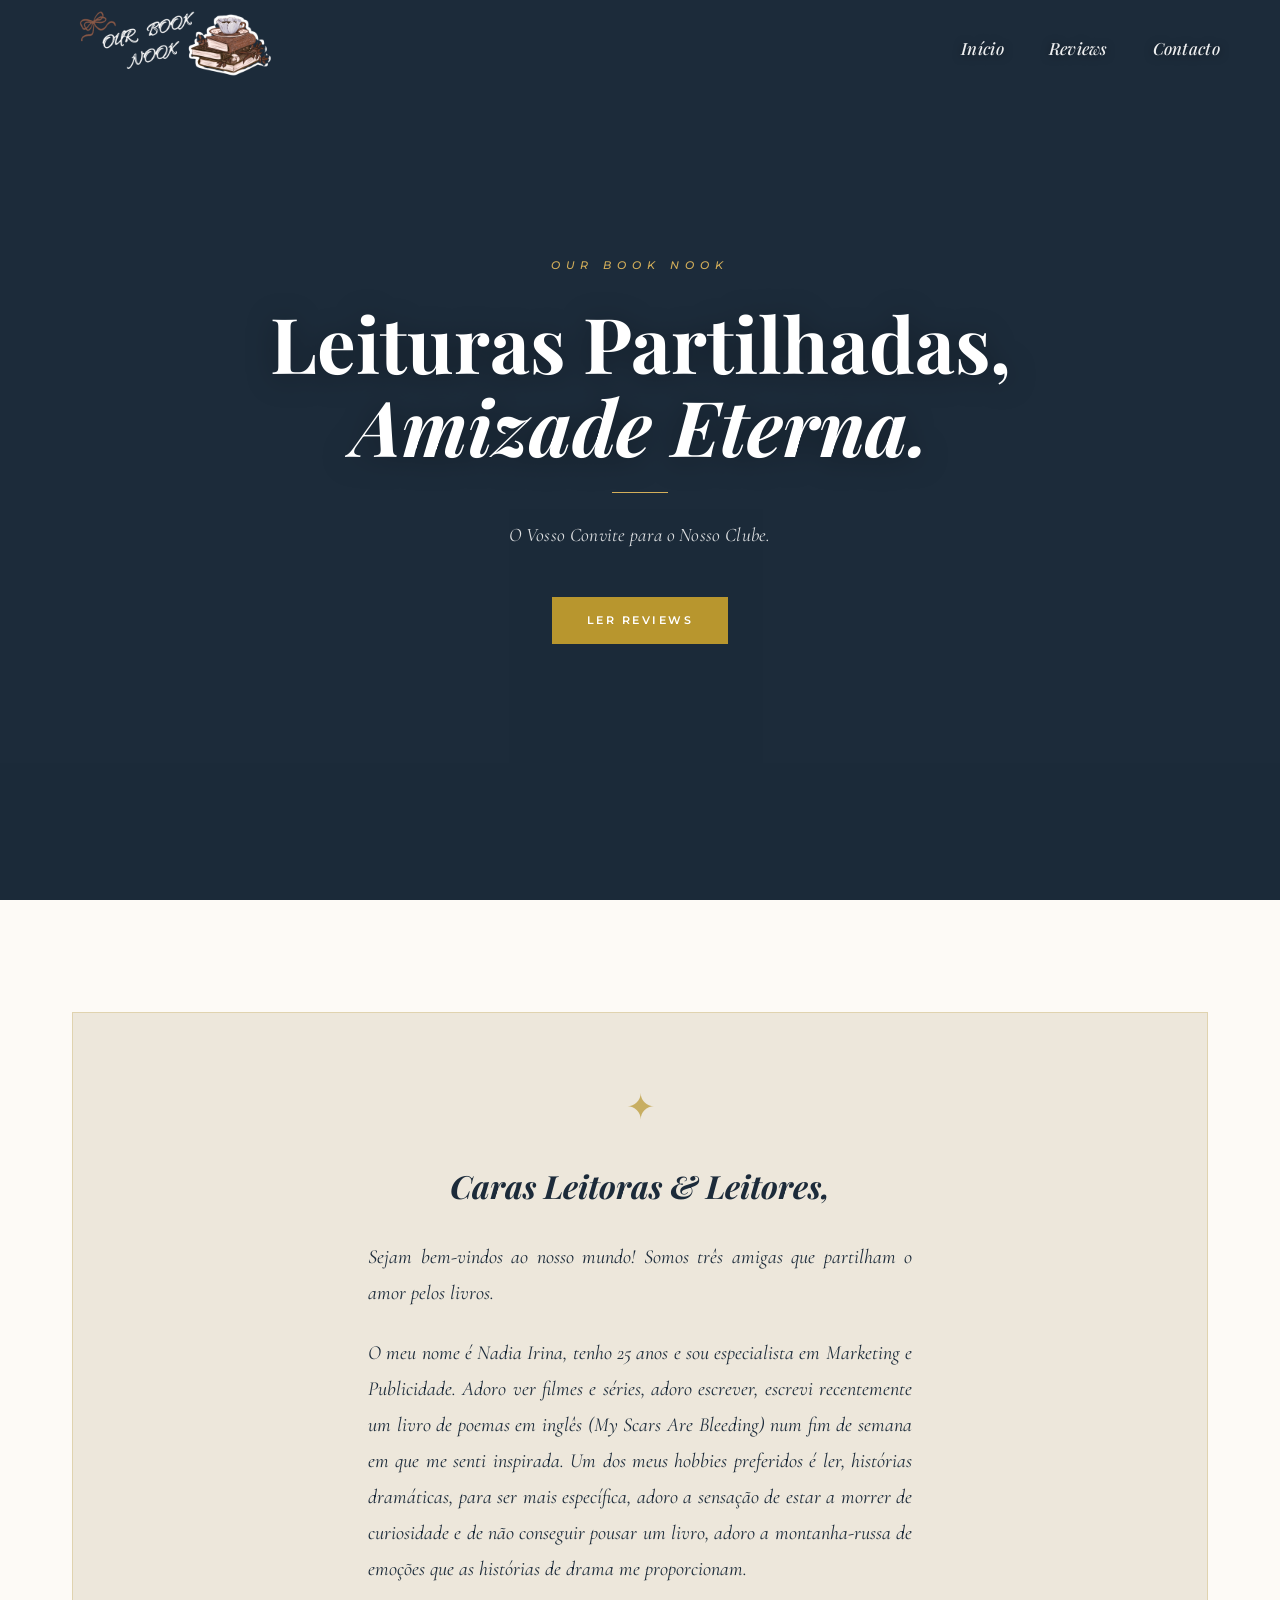
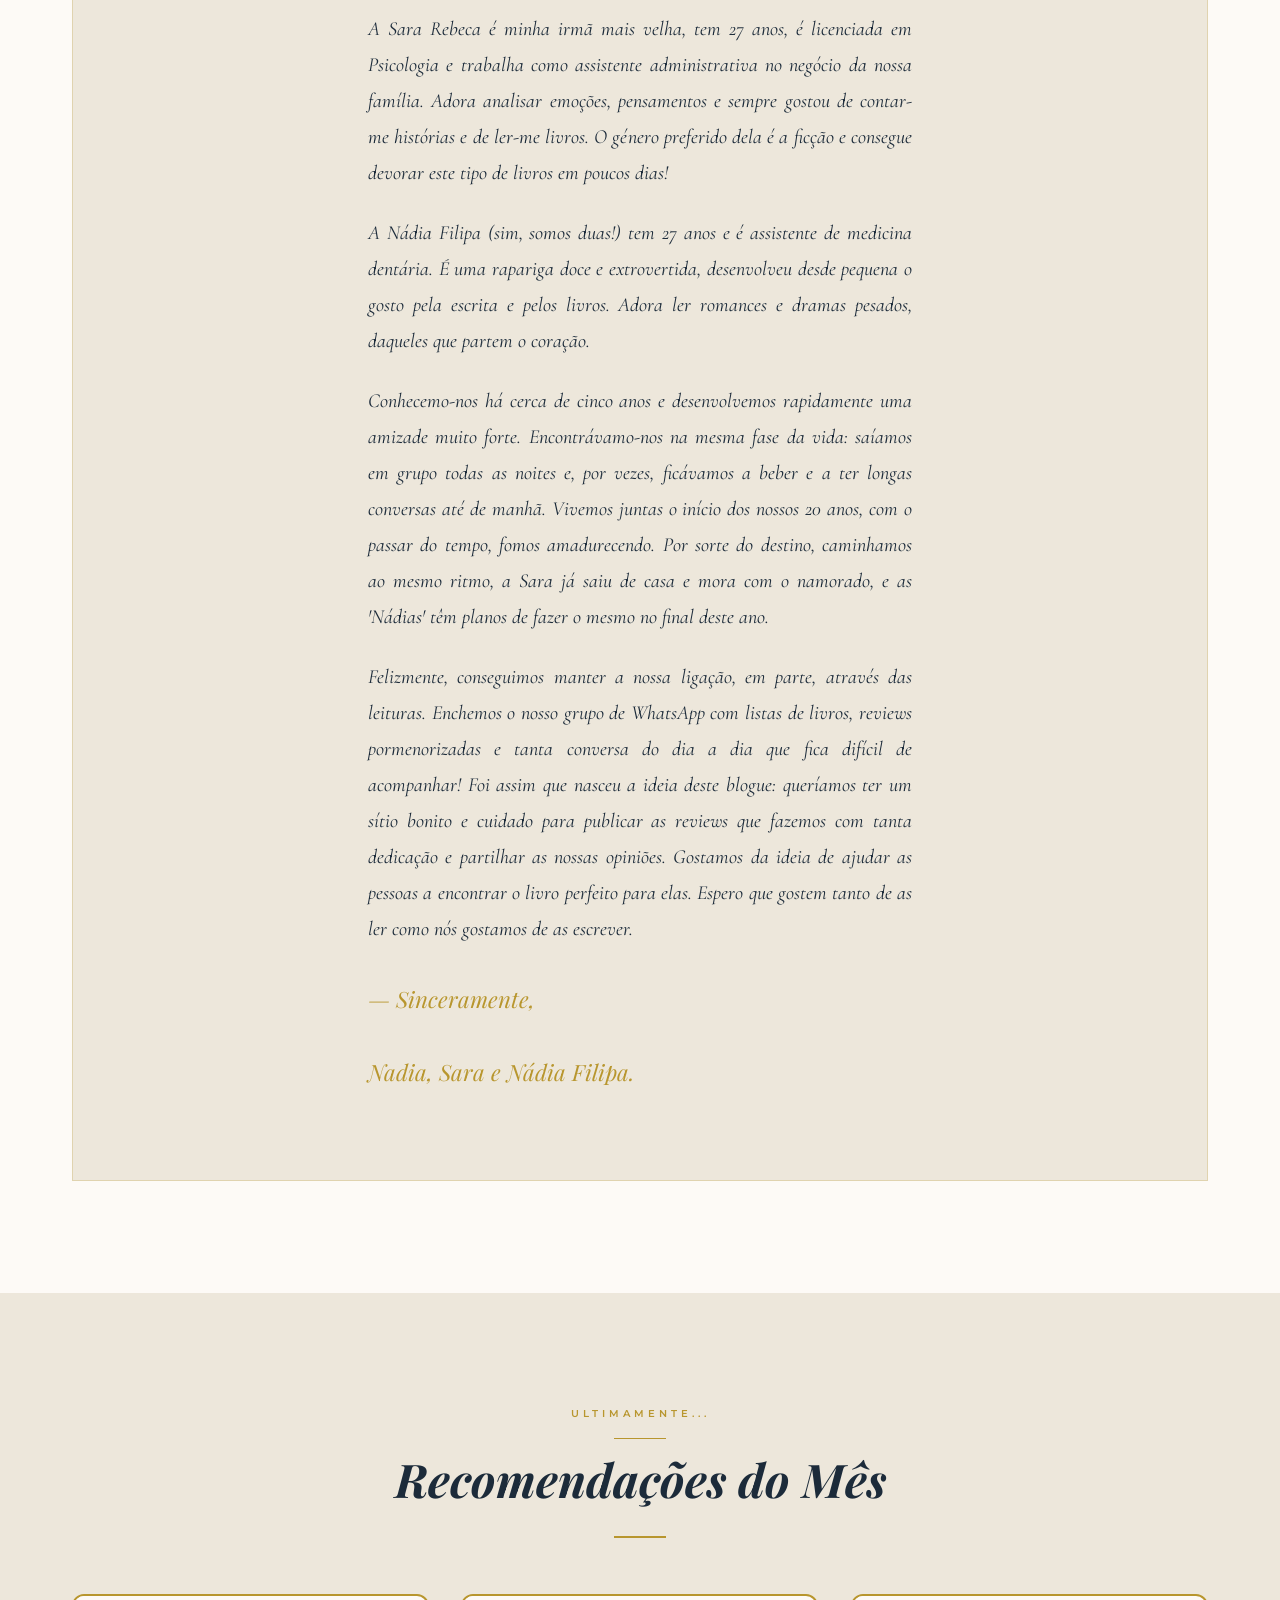
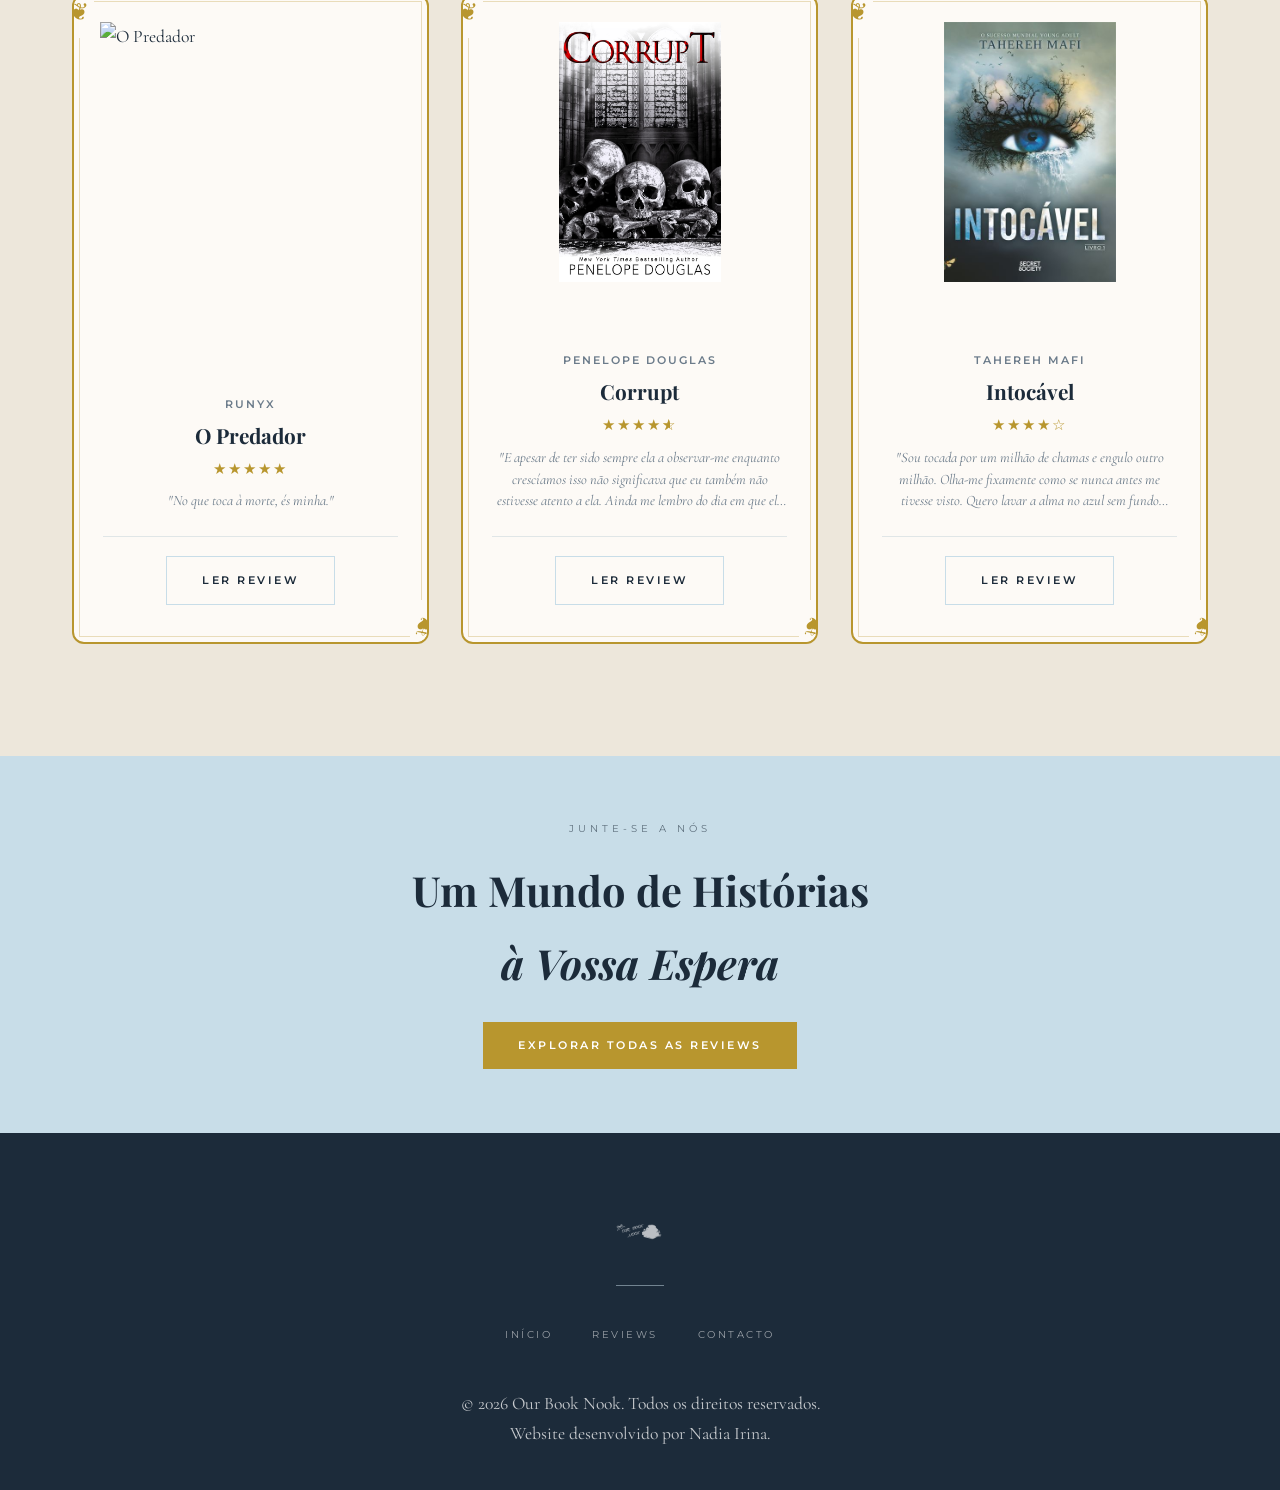
==== commit b95bb65b: "Update index.html" ====
--- a/index.html
+++ b/index.html
@@ -96,59 +96,48 @@
 
                 <div class="cards-grid stagger">
 
+                    <!-- 1. O PREDADOR -->
                     <article class="book-card reveal">
                         <div class="book-card-img">
-                            <img src="wh.jpg" alt="O Monte dos Vendavais">
+                            <img src="opredador.jpg" alt="O Predador">
                         </div>
                         <div class="book-card-body">
-                            <p class="book-card-author">Emily Brontë</p>
-                            <h3 class="book-card-title">O Monte dos Vendavais</h3>
+                            <p class="book-card-author">RuNyx</p>
+                            <h3 class="book-card-title">O Predador</h3>
                             <div class="book-card-stars">★★★★★</div>
-                            <p class="book-card-excerpt">Um clássico intenso que não pede desculpa: “Wuthering Hights”.
-
-Há livros que gostamos… e há livros que nos marcam. O Monte dos Vendavais, de Emily Brontë pertence claramente à segunda categoria. Publicado em 1847, este clássico da literatura inglesa continua a ser uma leitura poderosa, sombria e emocionalmente intensa, daquelas que ficam connosco muito depois de virarmos a última página.
-
-Uma das primeiras coisas que notei ao começar foi a diferença na escrita. Não estava muito habituada à literatura inglesa mais antiga, e no início sente-se bem a distância em relação aos livros modernos. A linguagem é mais densa e o ritmo diferente um pouco teatral até. No entanto, essa estranheza inicial desaparece rapidamente. À medida que avançamos na leitura, percebemos que esta história simplesmente não funcionaria da mesma forma com uma escrita mais atual. Há algo nesta forma clássica de narrar que encaixa perfeitamente na atmosfera do livro.
-
-E que atmosfera! A atmosfera gótica e sombria acompanha perfeitamente a tragédia da narrativa. As personagens são intensas, complexas e, muitas vezes, difíceis de gostar. Em vários momentos mostram o lado mais feio da natureza humana, o que torna a história crua e nada romantizada e é isso que a torna tão marcante.
-
-Catherine Earnshaw e Heathcliff são duas personagens impossíveis de esquecer. A relação entre eles é obsessiva, possessiva e profundamente tóxica, mas existe ali uma forma de amor ? Na minha opinião sim existe. Não a forma de amor ideal, talvez um pouco desfigurado, mas com uma ligação intensa que parece unir os dois de forma inevitável.
-
-A narrativa é detalhada e consegue transportar-nos facilmente para aquele tempo e espaço, acompanhando diferentes gerações e tornando a história ainda mais envolvente. É um livro que prende porque há sempre a curiosidade de continuar a ler para descobrir o rumo das consequências das escolhas dos personagens.
-No final, apesar de toda a intensidade, tristeza, vingança e raiva que atravessam a história, existe um certo alívio ao ver a narrativa ir para algo mais próximo da paz. 
-
-É um livro duro, intenso e memorável e recomendo muito a leitura para quem quer experimentar um clássico que realmente fica connosco. </p>
-                            
+                            <p class="book-card-excerpt"><i>"No que toca à morte, és minha."</i></p>
                             <div class="book-card-actions">
                                 <a class="btn btn-gold btn-outline reveal">Ler Review</a>
                             </div>
                         </div>
                     </article>
 
+                    <!-- 2. CORRUPT -->
                     <article class="book-card reveal">
                         <div class="book-card-img">
-                            <img src="1.jpg" alt="Os Sete Maridos De Evelyn Hugo">
+                            <img src="m10.png" alt="Corrupt">
                         </div>
                         <div class="book-card-body">
-                            <p class="book-card-author">Taylor Jenkins Reid</p>
-                            <h3 class="book-card-title">Os Sete Maridos De Evelyn Hugo</h3>
-                            <div class="book-card-stars">★★★★★</div>
-                            <p class="book-card-excerpt">A vida glamorosa e os segredos de uma lenda de Hollywood.</p>
+                            <p class="book-card-author">Penelope Douglas</p>
+                            <h3 class="book-card-title">Corrupt</h3>
+                            <div class="book-card-stars">★★★★<span style="position:relative; display:inline-block;">☆<span style="position:absolute; left:0; top:0; width:50%; overflow:hidden; color:#B8962E;">★</span></span></div>
+                            <p class="book-card-excerpt"><i>"E apesar de ter sido sempre ela a observar-me enquanto crescíamos isso não significava que eu também não estivesse atento a ela. Ainda me lembro do dia em que ela nasceu. Há dezasseis anos, onze meses e dezoito dias. Naquela manhã fresca de novembro."</i></p>
                             <div class="book-card-actions">
                                 <a class="btn btn-gold btn-outline reveal">Ler Review</a>
                             </div>
                         </div>
                     </article>
 
+                    <!-- 3. INTOCÁVEL -->
                     <article class="book-card reveal">
                         <div class="book-card-img">
-                            <img src="on.jpg" alt="O Namorado">
+                            <img src="m11.jpg" alt="Intocável">
                         </div>
                         <div class="book-card-body">
-                            <p class="book-card-author">Freida McFadden</p>
-                            <h3 class="book-card-title">O Namorado</h3>
-                            <div class="book-card-stars">★★★★★</div>
-                            <p class="book-card-excerpt">Nem todos os monstros parecem assustadores - alguns parecem perfeitos.</p>
+                            <p class="book-card-author">Tahereh Mafi</p>
+                            <h3 class="book-card-title">Intocável</h3>
+                            <div class="book-card-stars">★★★★☆</div>
+                            <p class="book-card-excerpt"><i>"Sou tocada por um milhão de chamas e engulo outro milhão. Olha-me fixamente como se nunca antes me tivesse visto. Quero lavar a alma no azul sem fundo daqueles olhos.” - Juliette Ferrars</i></p>
                             <div class="book-card-actions">
                                 <a class="btn btn-gold btn-outline reveal">Ler Review</a>
                             </div>
--- a/index.css
+++ b/index.css
@@ -1277,3 +1277,8 @@
     color: var(--gold);
     display: block;
 }
+#modalText {
+    white-space: pre-line; /* Isto faz com que o navegador respeite as quebras de linha do teu JS */
+    line-height: 1.6;      /* Dá um espaçamento extra entre linhas para facilitar a leitura */
+    text-align: justify;   /* Opcional: deixa o texto alinhado dos dois lados */
+}
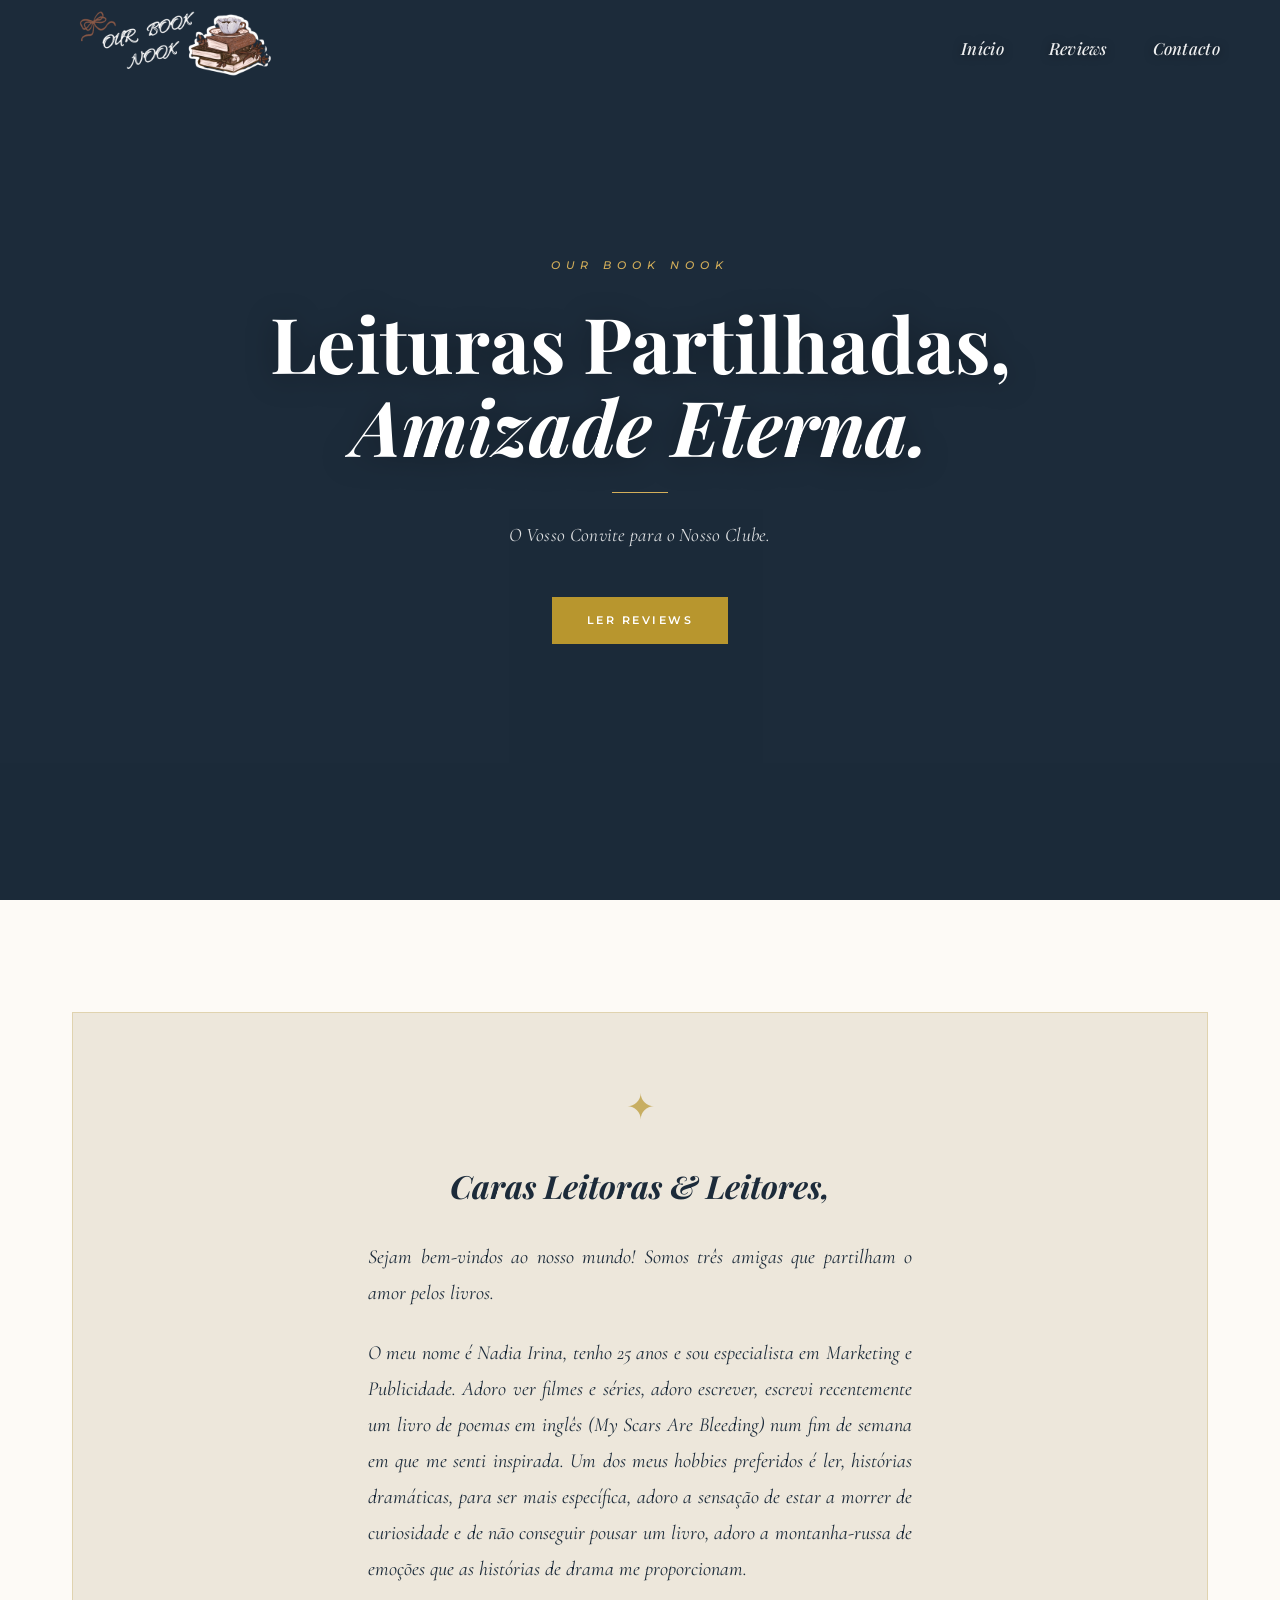
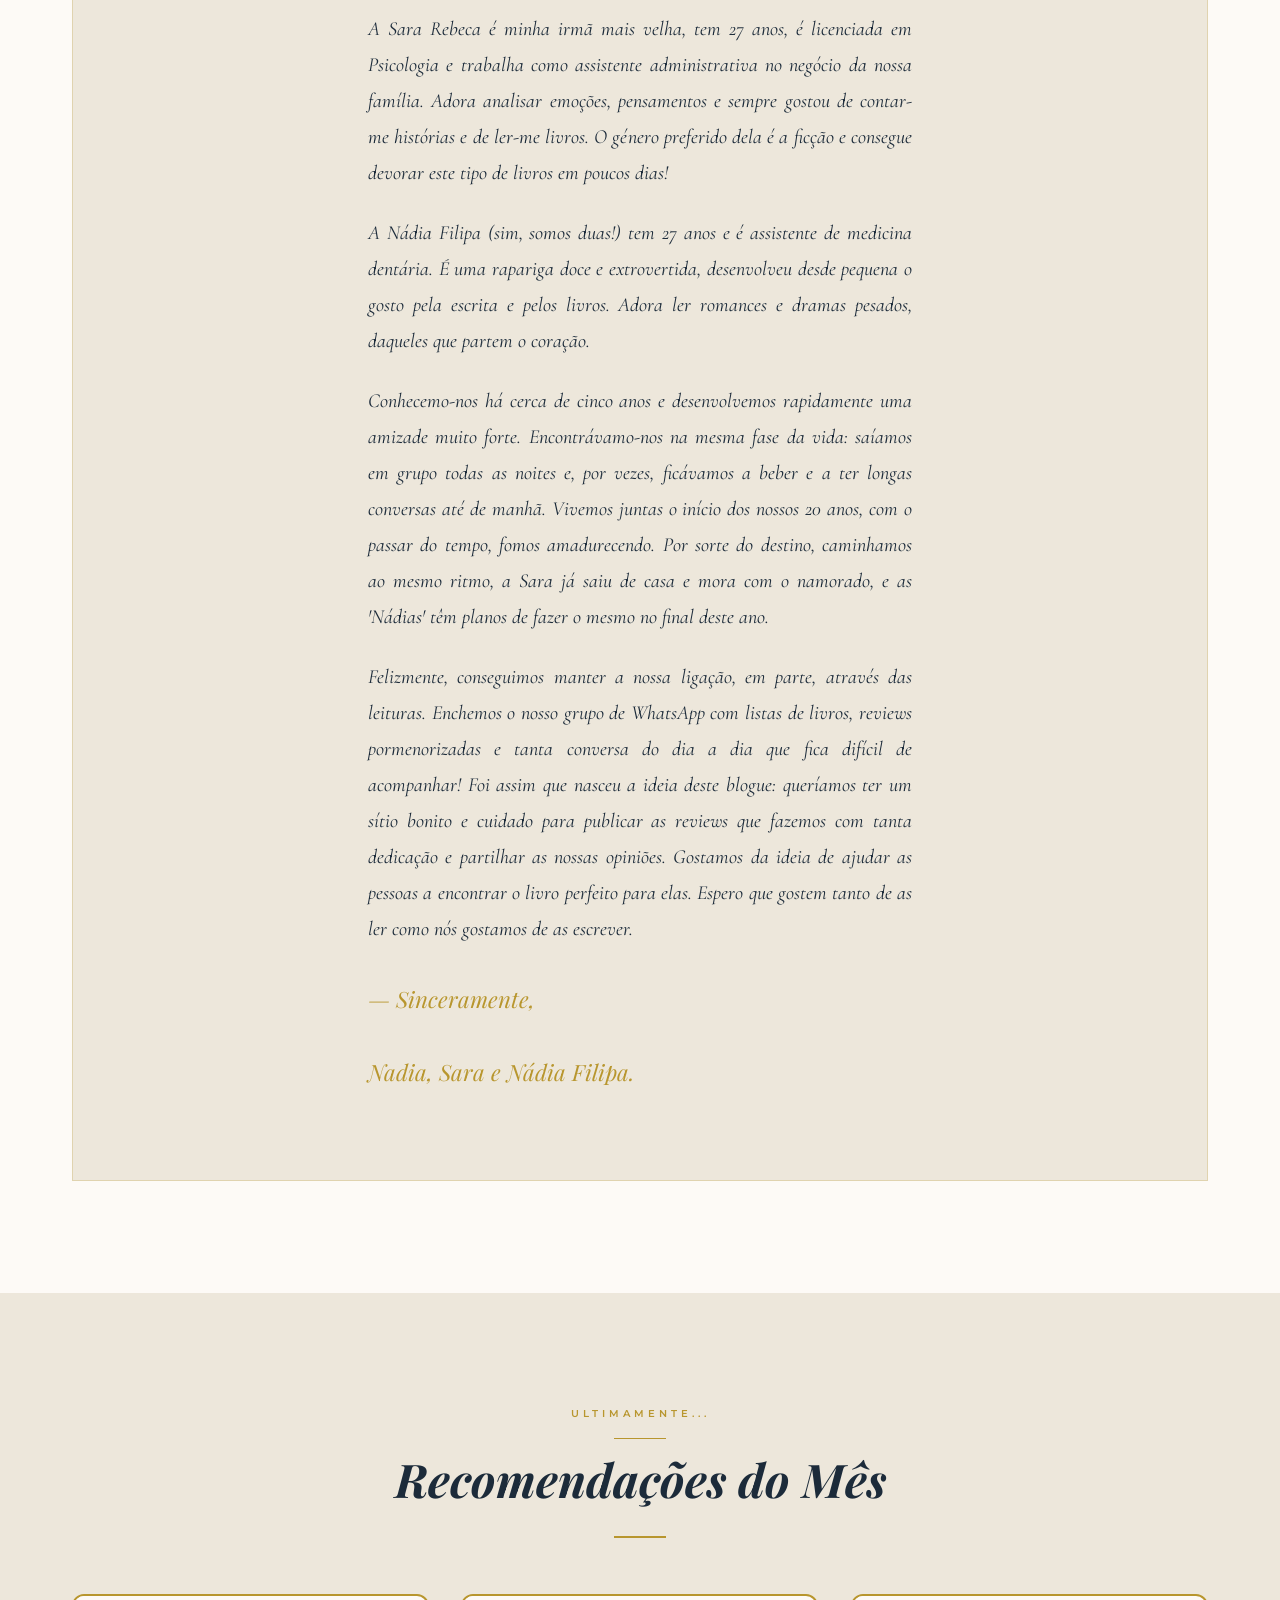
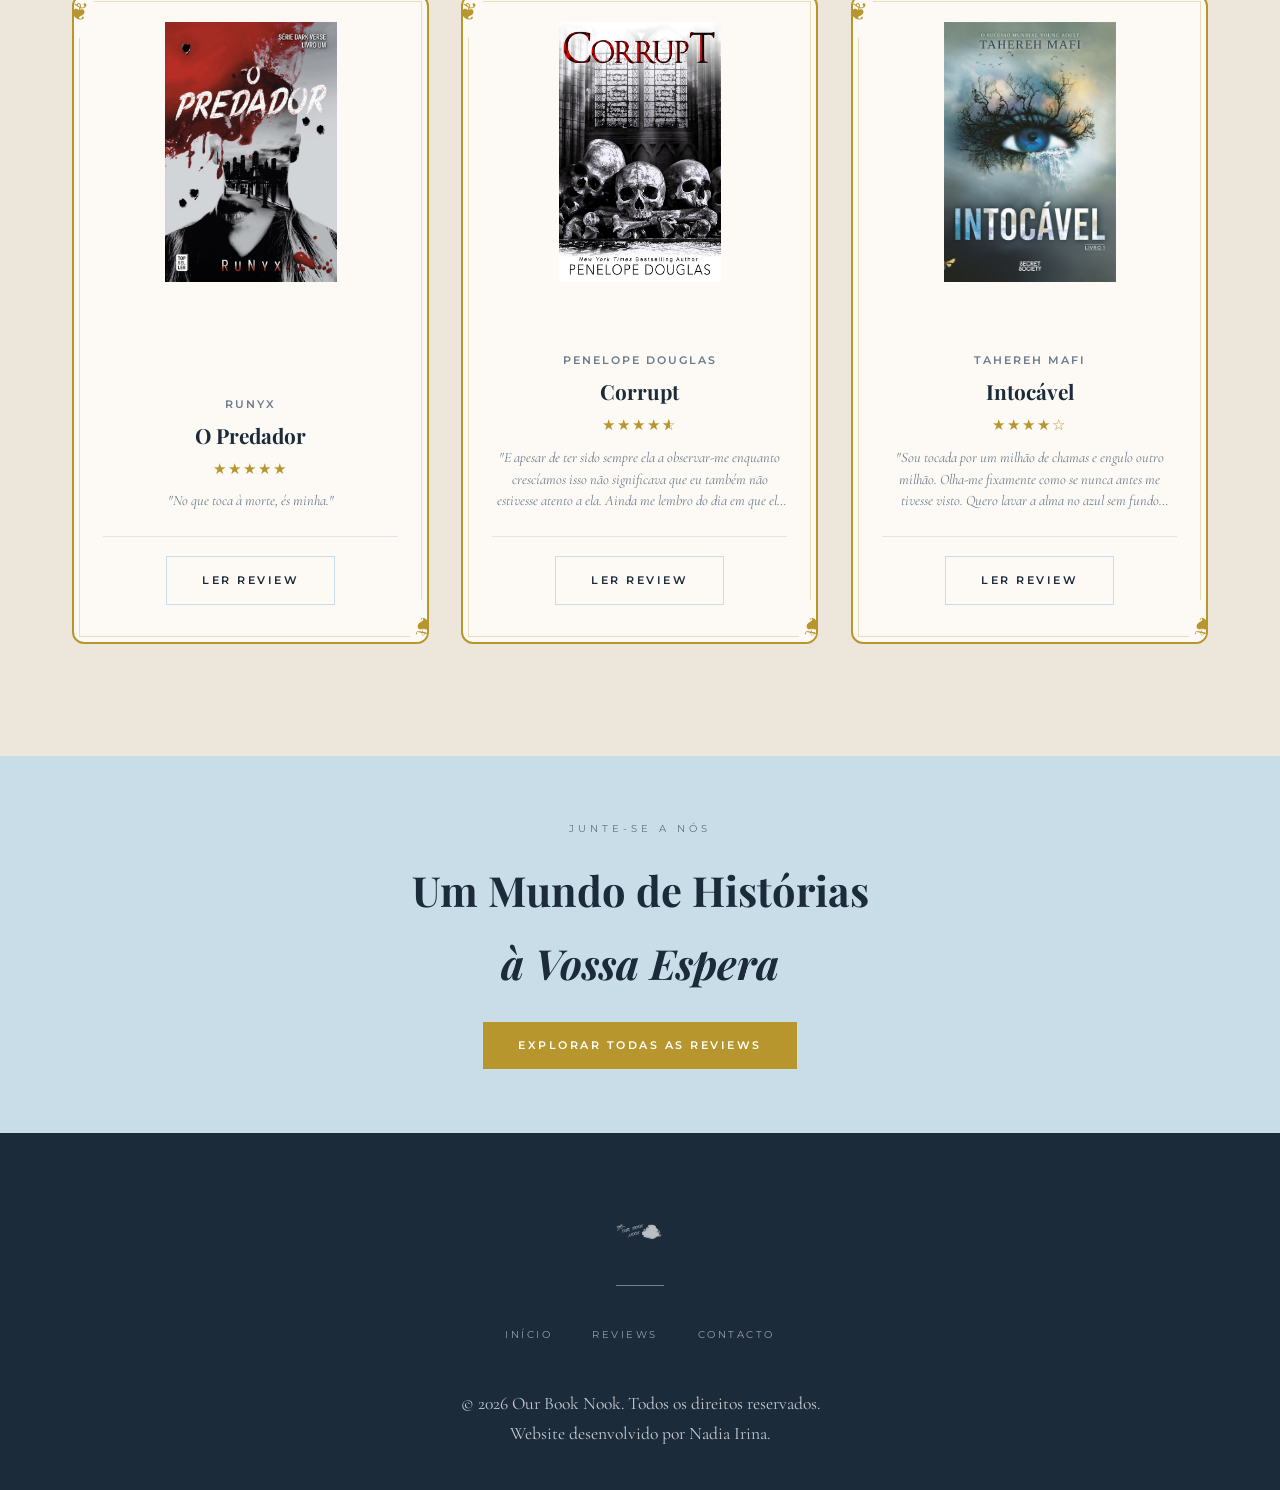
==== commit f35045d4: "Update index.html" ====
--- a/index.html
+++ b/index.html
@@ -99,7 +99,7 @@
                     <!-- 1. O PREDADOR -->
                     <article class="book-card reveal">
                         <div class="book-card-img">
-                            <img src="opredador.jpg" alt="O Predador">
+                            <img src="pre.jpg" alt="O Predador">
                         </div>
                         <div class="book-card-body">
                             <p class="book-card-author">RuNyx</p>
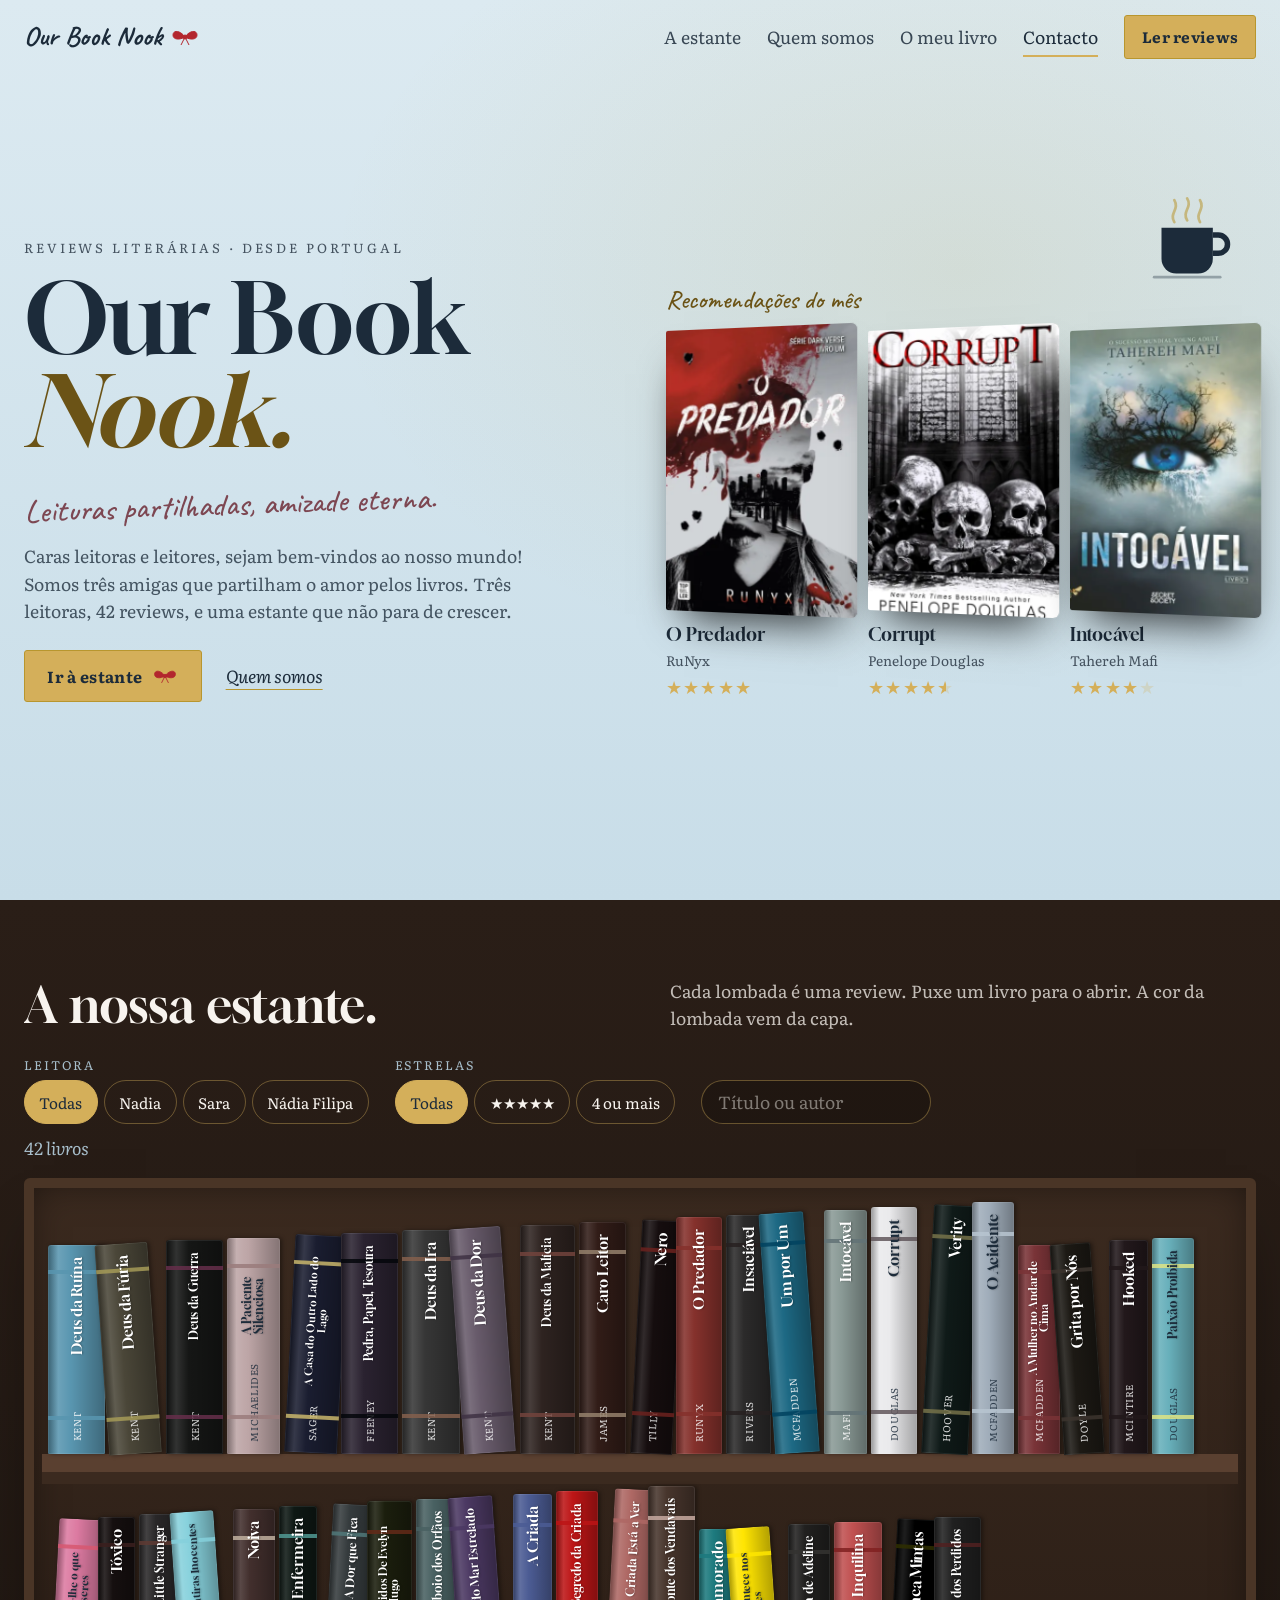
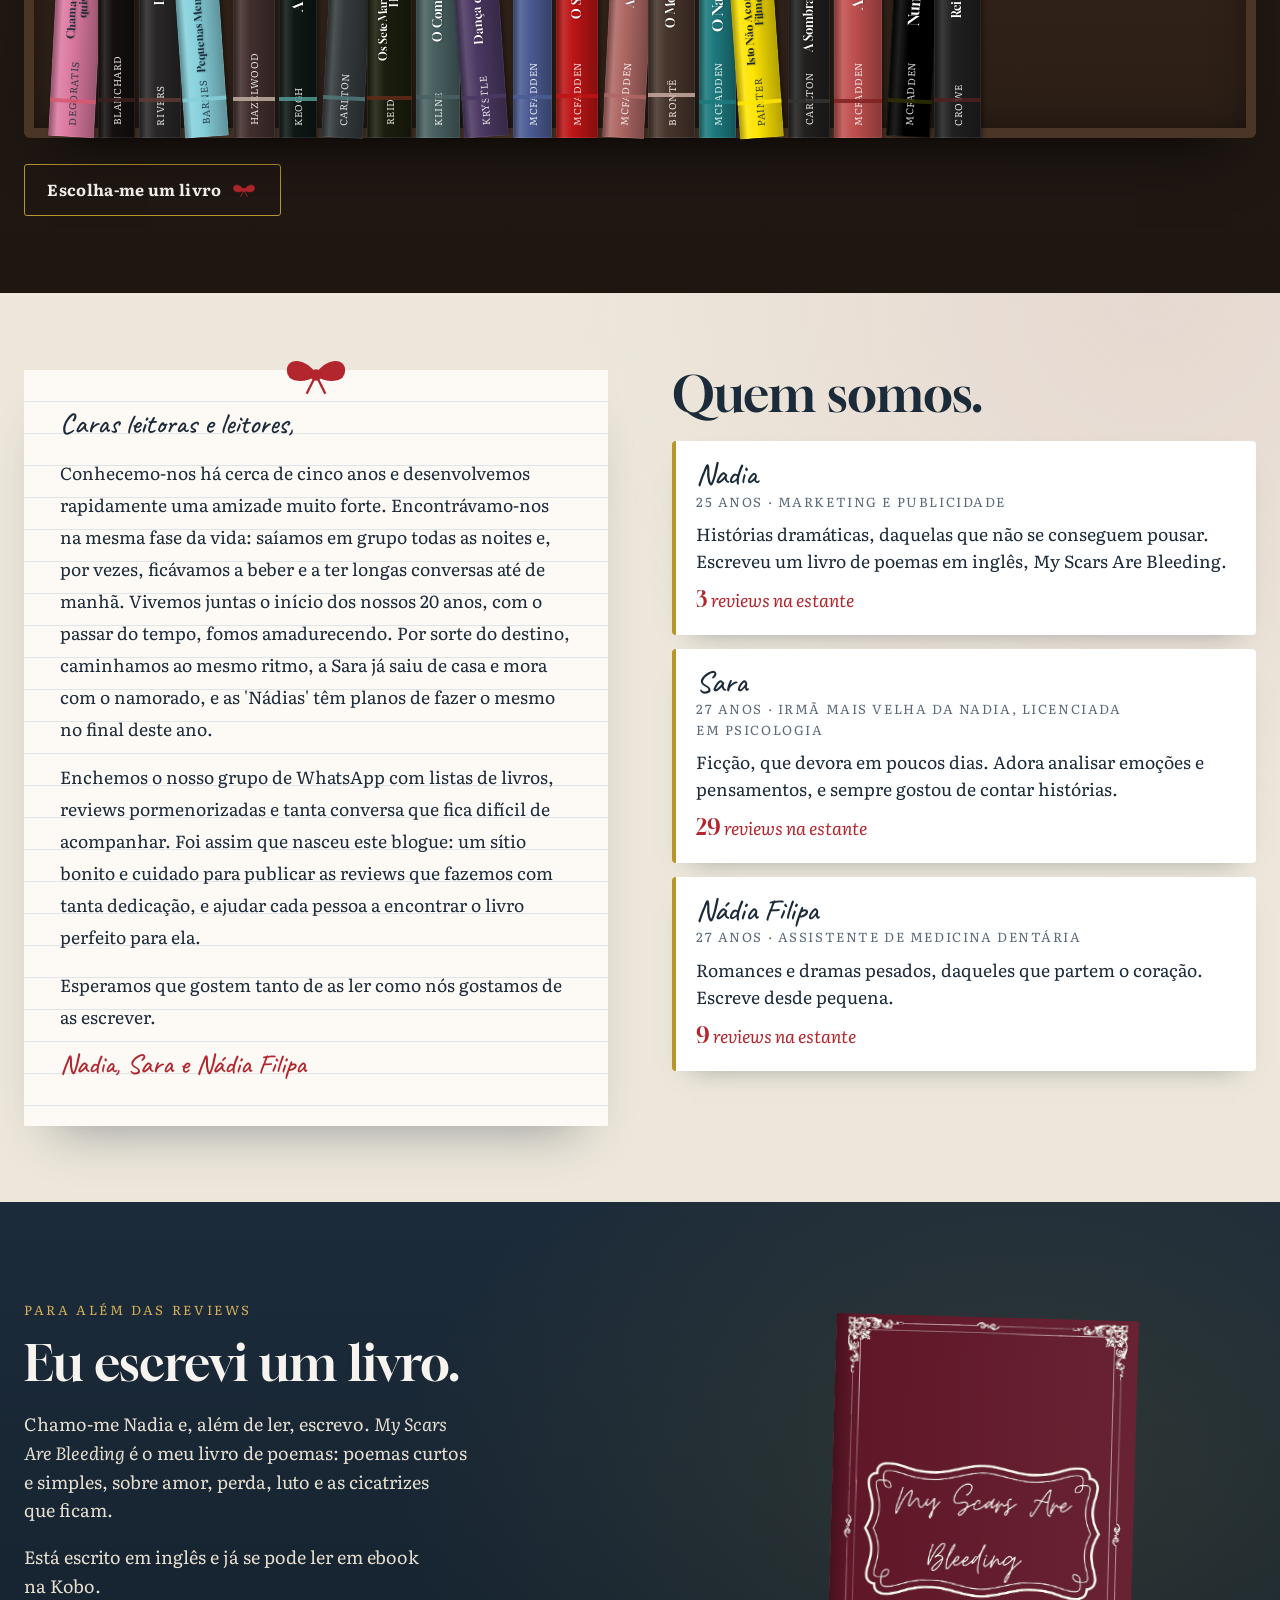
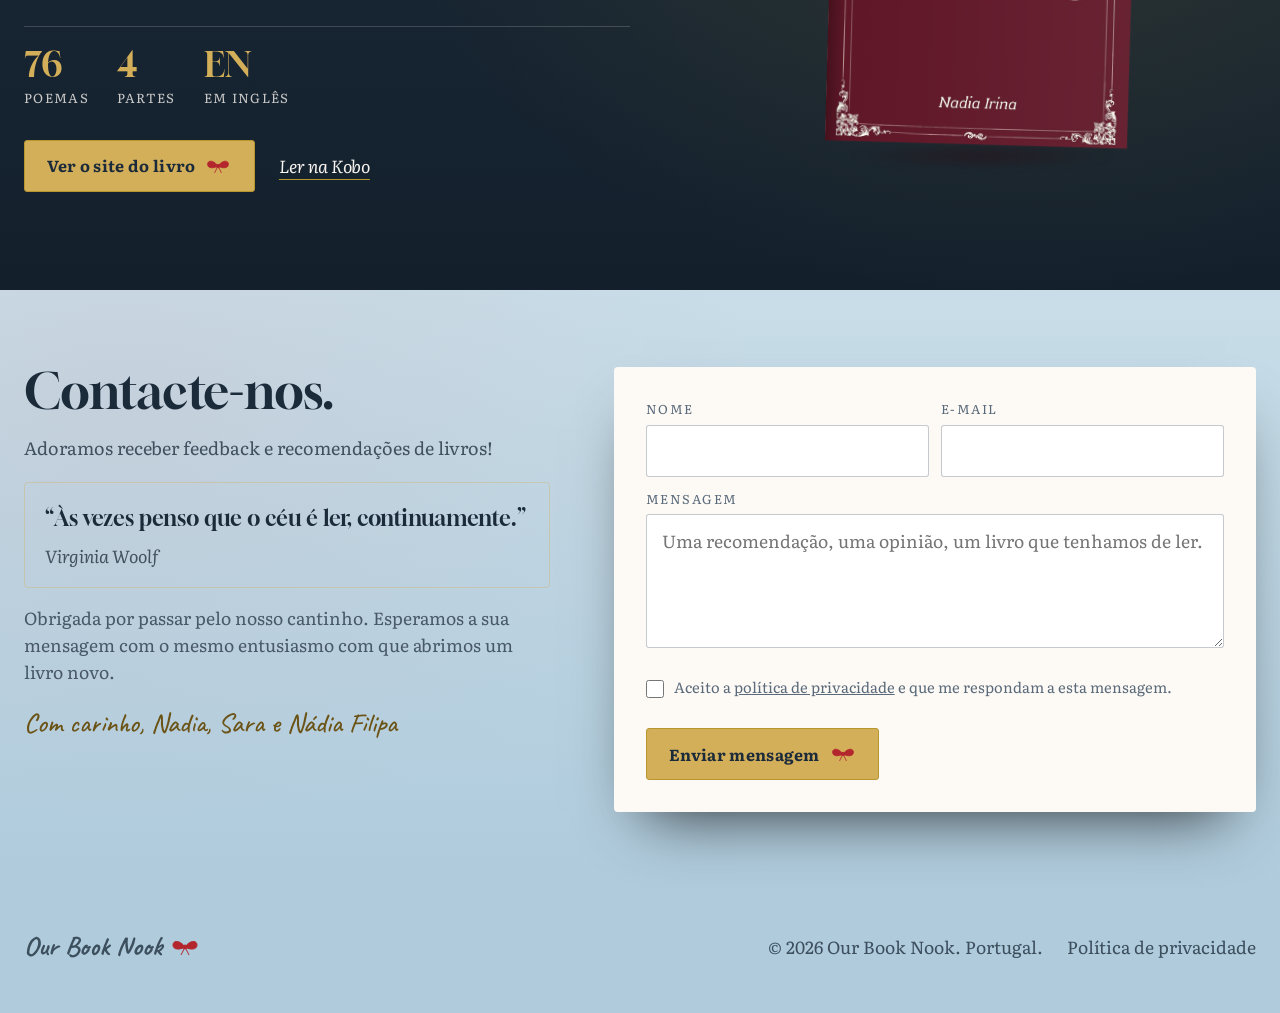
==== commit b29e11c9: "Novo design (v6) e secção do livro My Scars Are Bleeding" ====
--- a/index.html
+++ b/index.html
@@ -1,205 +1,639 @@
-<!DOCTYPE html>
-<html lang="pt">
-
-<head>
-    <meta charset="UTF-8">
-    <meta name="viewport" content="width=device-width, initial-scale=1.0">
-    <title>Our Book Nook | Início</title>
-    <meta name="description"
-        content="Reviews literárias.">
-    <link rel="stylesheet" href="index.css">
-</head>
-
-<body>
-    <span class="extra-decor-1">❦</span>
-    <span class="extra-decor-2">❦</span>
-    <nav id="mainNav" class="transparent">
-        <div class="nav-inner">
-            <a href="index.html" class="logo">
-                <img src="logo.png" alt="Our Book Nook" class="logo-img">
-            </a>
-            <ul class="nav-links">
-                <li><a href="index.html">Início</a></li>
-                <li><a href="review.html">Reviews</a></li>
-                <li><a href="contacto.html">Contacto</a></li>
-            </ul>
-        </div>
-    </nav>
-
-    <header class="hero"> <video autoplay muted loop playsinline class="hero-video">
-            <source src="video.mp4" type="video/mp4">
-        </video>
-        <div class="hero-overlay"></div>
-        <div class="hero-content">
-            <div class="rule"></div>
-            <p class="hero-eyebrow reveal"><i>Our Book Nook</i></p>
-            <h1 class="reveal">Leituras Partilhadas,<br><em>Amizade Eterna.</em></h1>
-            <div class="hero-rule reveal"></div>
-            <p class="hero-tagline reveal">O Vosso Convite para o Nosso Clube.</p>
-            <a href="review.html" class="btn btn-gold reveal">Ler Reviews</a>
-        </div>
-    </header>
-
-    <main>
-
-        <section id="bem-vindo" class="section-pad">
-            <div class="container">
-                <div class="letter-wrap reveal">
-                    <div class="letter-body">
-                        <div class="ornament">✦</div>
-                        <div class="rule"></div>
-                        <h2>Caras Leitoras & Leitores,</h2>
-                        <p>Sejam bem-vindos ao nosso mundo! Somos três amigas que partilham o amor pelos livros.</p>
-
-                        <p>O meu nome é Nadia Irina, tenho 25 anos e sou especialista em Marketing e Publicidade. Adoro ver
-                            filmes e séries, adoro escrever, escrevi recentemente um livro de poemas em inglês (My Scars Are Bleeding) num fim de semana em que me senti inspirada. Um dos meus hobbies preferidos é ler, histórias dramáticas, para ser mais
-                            específica, adoro a sensação de estar a morrer de curiosidade e de não conseguir pousar um
-                            livro, adoro a montanha-russa de emoções que as histórias de drama me proporcionam.</p>
-
-                        <p>A Sara Rebeca é minha irmã mais velha, tem 27 anos, é licenciada em Psicologia e trabalha como
-                            assistente administrativa no negócio da nossa família. Adora analisar emoções, pensamentos e sempre gostou de contar-me histórias e de ler-me livros. O género preferido dela é a ficção e
-                            consegue devorar este tipo de livros em poucos dias!</p>
-
-                        <p>A Nádia Filipa (sim, somos duas!) tem 27 anos e é assistente de medicina dentária. É uma
-                            rapariga doce e extrovertida, desenvolveu desde pequena o gosto pela escrita e pelos livros.
-                            Adora ler romances e dramas pesados, daqueles que partem o coração.</p>
-
-                        <p>Conhecemo-nos há cerca de cinco anos e desenvolvemos rapidamente uma amizade muito forte.
-                            Encontrávamo-nos na mesma fase da vida: saíamos em grupo todas as noites e, por vezes,
-                            ficávamos a beber e a ter longas conversas até de manhã. Vivemos juntas o início dos nossos
-                            20 anos, com o passar do tempo, fomos amadurecendo. Por sorte do destino, caminhamos ao
-                            mesmo ritmo, a Sara já saiu de casa e mora com o namorado, e as 'Nádias' têm planos de fazer
-                            o mesmo no final deste ano.</p>
-
-                        <p>Felizmente, conseguimos manter a nossa ligação, em parte, através das leituras. Enchemos o
-                            nosso grupo de WhatsApp com listas de livros, reviews pormenorizadas e tanta conversa do dia
-                            a dia que  fica difícil de acompanhar! Foi assim que nasceu a ideia deste blogue:
-                            queríamos ter um sítio bonito e cuidado para publicar as reviews que fazemos com tanta
-                            dedicação e partilhar as nossas opiniões. Gostamos da ideia de ajudar as pessoas a encontrar
-                            o livro perfeito para elas. Espero que gostem tanto de as ler como nós gostamos de as
-                            escrever.</p>
-                        <p class="signature">— Sinceramente, </p>
-                        <p class="signature"> Nadia, Sara e Nádia Filipa. </p>
-                    </div>
-                </div>
-            </div>
-        </section>
-
-        <section id="destaques" class="section-pad bg-parchment">
-            <div class="container">
-                <div class="section-heading reveal">
-                    <p class="eyebrow">Ultimamente...</p>
-                    <div class="rule"></div>
-                    <h2><i>Recomendações do Mês</i></h2>
-                    <div class="rule"></div>
-                </div>
-
-                <div class="cards-grid stagger">
-
-                    <!-- 1. O PREDADOR -->
-                    <article class="book-card reveal">
-                        <div class="book-card-img">
-                            <img src="pre.jpg" alt="O Predador">
-                        </div>
-                        <div class="book-card-body">
-                            <p class="book-card-author">RuNyx</p>
-                            <h3 class="book-card-title">O Predador</h3>
-                            <div class="book-card-stars">★★★★★</div>
-                            <p class="book-card-excerpt"><i>"No que toca à morte, és minha."</i></p>
-                            <div class="book-card-actions">
-                                <a class="btn btn-gold btn-outline reveal">Ler Review</a>
-                            </div>
-                        </div>
-                    </article>
-
-                    <!-- 2. CORRUPT -->
-                    <article class="book-card reveal">
-                        <div class="book-card-img">
-                            <img src="m10.png" alt="Corrupt">
-                        </div>
-                        <div class="book-card-body">
-                            <p class="book-card-author">Penelope Douglas</p>
-                            <h3 class="book-card-title">Corrupt</h3>
-                            <div class="book-card-stars">★★★★<span style="position:relative; display:inline-block;">☆<span style="position:absolute; left:0; top:0; width:50%; overflow:hidden; color:#B8962E;">★</span></span></div>
-                            <p class="book-card-excerpt"><i>"E apesar de ter sido sempre ela a observar-me enquanto crescíamos isso não significava que eu também não estivesse atento a ela. Ainda me lembro do dia em que ela nasceu. Há dezasseis anos, onze meses e dezoito dias. Naquela manhã fresca de novembro."</i></p>
-                            <div class="book-card-actions">
-                                <a class="btn btn-gold btn-outline reveal">Ler Review</a>
-                            </div>
-                        </div>
-                    </article>
-
-                    <!-- 3. INTOCÁVEL -->
-                    <article class="book-card reveal">
-                        <div class="book-card-img">
-                            <img src="m11.jpg" alt="Intocável">
-                        </div>
-                        <div class="book-card-body">
-                            <p class="book-card-author">Tahereh Mafi</p>
-                            <h3 class="book-card-title">Intocável</h3>
-                            <div class="book-card-stars">★★★★☆</div>
-                            <p class="book-card-excerpt"><i>"Sou tocada por um milhão de chamas e engulo outro milhão. Olha-me fixamente como se nunca antes me tivesse visto. Quero lavar a alma no azul sem fundo daqueles olhos.” - Juliette Ferrars</i></p>
-                            <div class="book-card-actions">
-                                <a class="btn btn-gold btn-outline reveal">Ler Review</a>
-                            </div>
-                        </div>
-                    </article>
-
-                </div>
-            </div>
-        </section>
-
-        <section class="section-pad-sm bg-baby-blue">
-            <div class="container" style="text-align:center;">
-                <div class="rule"></div>
-                <p class="reveal"
-                    style="font-family:var(--font-ui);font-size:0.65rem;letter-spacing:4px;text-transform:uppercase;color:var(--navy);opacity:0.6;margin-bottom:1rem;">
-                    Junte-se a nós</p>
-                <h2 class="reveal"
-                    style="font-family:var(--font-display);font-size:clamp(1.8rem,3.5vw,2.6rem);color:var(--navy);margin-bottom:1.4rem;">
-                    Um Mundo de Histórias<br><em>à Vossa Espera</em></h2>
-                <a href="review.html" class="btn btn-gold reveal">Explorar Todas as Reviews</a>
-                <div class="rule"></div>
-            </div>
-        </section>
-
-    </main>
-
-    <footer>
-        <div class="container">
-            <img src="logo.png" alt="Our Book Nook" class="footer-logo">
-
-            <div class="footer-divider"></div>
-            <ul class="footer-nav">
-                <li><a href="index.html">Início</a></li>
-                <li><a href="review.html">Reviews</a></li>
-                <li><a href="contacto.html">Contacto</a></li>
-
-            </ul>
-            <div class="text-xs">
-                <p>&copy; 2026 Our Book Nook. Todos os direitos reservados.</p>
-                <p class="mt-1">Website desenvolvido por 
-                    <a href="https://nadiairina.github.io/Nadia-Portfolio/" target="_blank"
-                        class="developer-link">Nadia Irina.</a>
-                </p>
-            </div>
-        </div>
-    </footer>
-
-    <script src="main.js"></script>
-
-    <div id="reviewModal" class="modal">
-        <div class="modal-content">
-            <span class="close-modal">&times;</span>
-            <div id="modalData">
-                <h2 id="modalTitle">Título do Livro</h2>
-                <p id="modalAuthor" class="book-card-author">Autor</p>
-                <div id="modalStars" class="book-card-stars"></div>
-                <div class="rule"></div>
-                <blockquote id="modalQuote">"Frase marcante do livro aqui."</blockquote>
-                <div id="modalText" class="letter-body"></div>
-            </div>
-        </div>
-    </div>
-</body>
-
-</html>
+<!doctype html><html lang="pt-PT"><head><meta charset="utf-8"><meta name="viewport" content="width=device-width,initial-scale=1,viewport-fit=cover"><meta name="robots" content="noindex,nofollow"><meta name="theme-color" content="#1C2B3A"><meta property="og:title" content="Our Book Nook"><meta property="og:description" content="Reviews literárias de três amigas."><title>Our Book Nook · Reviews literárias</title><meta name="description" content="Reviews literárias de três amigas: dark romance, thriller, drama e ficção. Puxe um livro da estante e leia a review."><link rel="icon" href="[data-uri]"><style>
+@font-face{font-family:'Nook Display';font-style:normal;font-weight:400;font-display:swap;src:url([data-uri]) format('woff2')}
+@font-face{font-family:'Nook Text';font-style:normal;font-weight:400 700;font-display:swap;src:url([data-uri]) format('woff2')}
+@font-face{font-family:'Nook Text';font-style:italic;font-weight:400;font-display:swap;src:url([data-uri]) format('woff2')}
+@font-face{font-family:'Nook Hand';font-style:normal;font-weight:500 700;font-display:swap;src:url([data-uri]) format('woff2')}
+/* Concept-site base: MECHANICS ONLY. No palette, no type, no look.
+   Every client gets its own device, grounds, type pairing and components in client.css,
+   chosen against references/variation-ledger.md. Tokens below are neutral placeholders the
+   client stylesheet must override. Responsive rules live at the END of client.css too. */
+*,*::before,*::after{box-sizing:border-box}
+:root{--w:1320px;--gut:22px;--ease:cubic-bezier(.16,1,.3,1);--ink:#111;--paper:#fff;--accent:#000;
+  --disp:serif;--body:serif;--mono:ui-monospace,Menlo,monospace}
+html{scroll-behavior:smooth;-webkit-text-size-adjust:100%}
+body{margin:0;background:var(--paper);color:var(--ink);font-family:var(--body);font-size:16.5px;line-height:1.55;
+  -webkit-font-smoothing:antialiased;overflow-x:hidden}
+img{max-width:100%;height:auto;display:block}
+svg{max-width:100%}
+a{color:inherit}
+h1,h2,h3,h4{margin:0;font-family:var(--disp)}
+h2{font-size:clamp(1.95rem,3.1vw,3.05rem);line-height:1.02}
+p{margin:0 0 .95em}
+button{font:inherit;color:inherit}
+.wrap{width:min(100% - 2*var(--gut),var(--w));margin-inline:auto;position:relative}
+.skip{position:absolute;left:-9999px;top:0}
+.skip:focus{left:16px;top:16px;z-index:300;background:var(--accent);color:var(--paper);padding:10px 16px}
+.sr{position:absolute!important;width:1px;height:1px;overflow:hidden;clip:rect(0 0 0 0);white-space:nowrap}
+:focus-visible{outline:2px solid var(--accent);outline-offset:3px}
+
+/* ---------- sections are bands ---------- */
+.sec{position:relative;overflow:hidden;padding:clamp(56px,6vw,96px) 0}
+.sec+.sec.same{padding-top:clamp(28px,3vw,44px)}          /* two bands on one ground share one gap */
+.sec>.wrap{z-index:2}
+.sec>.rule{position:absolute;left:0;right:0;top:0;height:1px;background:currentColor;opacity:.16;z-index:2}
+.rail{display:flex;align-items:center;gap:14px;margin:0 0 22px}  /* in normal flow, above the heading */
+.rail .n{font-family:var(--mono);font-variant-numeric:tabular-nums}
+.rail .dash{flex:0 0 auto;display:block}
+/* grounds: a photograph is an <img> so the resolution audit sees it */
+.ground{position:absolute;inset:0;z-index:0;overflow:hidden}
+.ground img{width:100%;height:100%;object-fit:cover}
+.pat{position:absolute;inset:0;z-index:1;pointer-events:none;background-repeat:repeat}
+
+/* ---------- reveals: entrance timing only; interaction timing is set per component ---------- */
+.rv,.rv-u,.rv-s{transition-property:opacity,transform;transition-duration:.8s;transition-timing-function:var(--ease);
+  transition-delay:calc(var(--i,0) * 70ms)}
+.rv{opacity:0;transform:translateX(-24px)}
+.rv-u{opacity:0;transform:translateY(22px)}
+.rv-s{opacity:0;transform:scale(1.045)}
+.rv.on,.rv-u.on,.rv-s.on{opacity:1;transform:none}
+
+/* ---------- nav mechanics ---------- */
+[data-nav]{position:fixed;inset:0 0 auto;z-index:90;transition:transform .38s var(--ease)}
+[data-nav].up{transform:translateY(-100%)}
+[data-burger]{display:none;cursor:pointer;background:none;border:0}
+.lang [data-l]{cursor:pointer}
+
+/* ---------- forms ---------- */
+.form{display:grid;gap:12px}
+.form .row{display:grid;grid-template-columns:repeat(2,minmax(0,1fr));gap:12px}
+.form .fld label{display:block}
+.form input,.form select,.form textarea{width:100%;font:inherit}
+.form .fld.bad input,.form .fld.bad select,.form .fld.bad textarea{outline:2px solid #c0392b;outline-offset:-1px}
+.form label.consent,label.consent{display:flex!important;align-items:flex-start;gap:10px;cursor:pointer;text-transform:none!important;letter-spacing:0!important;font-family:var(--body)!important}   /* a form-label rule must never restyle the consent line */
+label.consent input{flex:0 0 18px!important;width:18px!important;height:18px!important;margin:2px 0 0;display:inline-block!important}   /* measured in audit.py */
+label.consent.bad{color:#c0392b}
+[data-p]{display:none}[data-p].on{display:block}
+
+/* ---------- one row lit ---------- */
+[data-hover-list] [data-row]{transition-property:background-color,color;transition-duration:.16s}
+
+/* ---------- cursor ---------- */
+.cur{position:fixed;left:0;top:0;width:14px;height:14px;margin:-7px 0 0 -7px;z-index:400;pointer-events:none;
+  background:var(--accent);transition:width .2s,height .2s,margin .2s}
+.cur.hot{width:30px;height:30px;margin:-15px 0 0 -15px;opacity:.55}
+
+/* ---------- reduced motion: movement stops, state feedback stays ---------- */
+@media (prefers-reduced-motion:reduce){
+  html{scroll-behavior:auto}
+  *,*::before,*::after{animation-duration:.001ms!important;animation-iteration-count:1!important;transition-delay:0s!important}
+  *,*::before,*::after{transition-duration:.12s!important}
+  .rv,.rv-u,.rv-s{opacity:1!important;transform:none!important;transition:none!important}
+}
+@media (max-width:1010px){.stack-1010{grid-template-columns:minmax(0,1fr)!important}}
+@media (max-width:760px){[data-burger]{display:block}.form .row{grid-template-columns:minmax(0,1fr)}}
+
+/* Our Book Nook: a night shelf of spines, each spine a review. Navy, cream pages, gold, the red bow of the logo. */
+:root{--navy:#1C2B3A;--navy2:#2D3F52;--cream:#F7F3EE;--page:#FDFAF6;--parch:#EDE7DB;--gold:#B8962E;--gold-l:#D4AF5A;--gold-d:#6B5316;--dusty:#A8BFCC;--rose:#C8A0A8;--rose-d:#7D4752;--bow:#B3262E;--ink:#1C2B3A;--ink2:#5A6A7A;--ink2-d:#44525F;--baby:#C8DDE8;--baby-l:#DCEAF1;--baby-d:#AFCBDC;
+  --disp:"Nook Display",serif;--body:"Nook Text",serif;--hand:"Nook Hand",cursive;--accent:var(--gold);--w:1280px;--gut:24px}
+body{background:var(--baby);color:var(--ink);font-size:17.5px}
+::selection{background:var(--gold);color:var(--navy)}
+h1,h2,h3{font-weight:400;text-wrap:balance}
+h2{font-size:clamp(2.1rem,3.8vw,3.5rem);line-height:1.02}
+p{text-wrap:pretty}
+.big{font-size:clamp(1.1rem,1.4vw,1.28rem);line-height:1.55}
+:focus-visible{outline:2px solid var(--gold-l);outline-offset:3px}
+.sr{position:absolute;width:1px;height:1px;overflow:hidden;clip:rect(0 0 0 0)}
+[hidden]{display:none!important}
+.wr .w{display:inline-block;overflow:hidden;vertical-align:top;padding-bottom:.1em;margin-bottom:-.1em}
+.wr .w>span{display:inline-block;transform:translateY(108%);transition:transform .9s var(--ease);transition-delay:calc(var(--i) * 70ms)}
+.wr.on .w>span{transform:none}
+[data-rv]:not(.wr){opacity:0;transform:translateY(20px);transition:opacity .8s var(--ease),transform .8s var(--ease);transition-delay:calc(var(--i,0) * 90ms)}
+[data-rv].on:not(.wr){opacity:1;transform:none}
+.st{color:var(--gold-l);letter-spacing:.08em;white-space:nowrap}.st i{font-style:normal;background:linear-gradient(90deg,var(--gold-l) 50%,rgba(212,175,90,.25) 50%);-webkit-background-clip:text;background-clip:text;color:transparent}.st s{text-decoration:none;opacity:.25}
+.sig{font-family:var(--hand);font-size:1.7rem;color:var(--gold-l);margin:14px 0 0}
+
+/* ---------- grounds ---------- */
+.g-night{background:radial-gradient(900px 600px at 75% 30%,rgba(184,150,46,.12),transparent 70%),linear-gradient(180deg,var(--baby-l),var(--baby));color:var(--ink)}
+.g-night2{background:radial-gradient(900px 600px at 10% 20%,rgba(200,160,168,.16),transparent 70%),linear-gradient(180deg,var(--baby),var(--baby-d));color:var(--ink)}
+.g-wood{background:linear-gradient(180deg,#2A1E17,#1E1611);color:var(--cream)}
+.g-paper{background:radial-gradient(circle at 90% 0%,rgba(200,160,168,.2),transparent 40%),var(--parch);color:var(--ink)}
+.leaves-bg{position:absolute;inset:0;overflow:hidden;pointer-events:none}
+.lf{position:absolute;left:var(--x);top:-30px;width:14px;height:14px;opacity:.6;animation:leaf-fall var(--d) linear infinite;animation-delay:var(--dl)}
+.lf-0{background:var(--gold-l);border-radius:0 70% 0 70%}
+.lf-1{background:var(--bow);opacity:.4;border-radius:70% 0 70% 0}
+.lf-2{background:var(--rose);border-radius:0 70% 0 70%}
+@keyframes leaf-fall{0%{transform:translate(0,0) rotate(var(--r,0deg))}50%{transform:translate(40px,50vh) rotate(calc(var(--r,0deg) + 180deg))}100%{transform:translate(-24px,108vh) rotate(calc(var(--r,0deg) + 360deg))}}
+
+/* ---------- nav ---------- */
+.nav{color:var(--ink);transition:background-color .3s,box-shadow .3s}
+.nav.scrolled{background:rgba(248,251,253,.92);-webkit-backdrop-filter:blur(8px);backdrop-filter:blur(8px);box-shadow:0 1px 0 rgba(28,43,58,.08)}
+[data-nav].up{transform:none}
+.nav-in{display:flex;align-items:center;gap:26px;height:74px}
+.logo{text-decoration:none;display:flex}
+.lg{display:flex;align-items:center;gap:8px}
+.lg-t{font-family:var(--hand);font-weight:700;font-size:1.7rem;line-height:1}
+.lg-b{width:30px;height:18px;fill:var(--bow);stroke:var(--bow);stroke-width:2;transition:transform .5s var(--ease)}
+.logo:hover .lg-b{transform:rotate(-14deg) scale(1.15)}
+.nlinks{display:flex;gap:26px;margin-left:auto}
+.nlinks a{text-decoration:none;padding:12px 0;position:relative;opacity:.85}
+.nlinks a::after{content:"";position:absolute;left:0;right:0;bottom:6px;height:1.5px;background:var(--gold-l);transform:scaleX(0);transform-origin:left;transition:transform .3s var(--ease)}
+.nlinks a:hover{opacity:1}.nlinks a:hover::after,.nlinks a.on::after{transform:none}.nlinks a.on{opacity:1}.nlinks a.on:hover{color:var(--gold-l)}
+.burger{width:44px;height:44px;padding:10px;border-radius:50%;transition:background-color .16s}
+.burger:hover{background:rgba(28,43,58,.08)}
+.burger span{display:block;width:24px;height:2px;background:currentColor;margin:5px 0;transition:transform .25s var(--ease),opacity .2s}
+.nav.open .burger span:nth-child(1){transform:translateY(7px) rotate(45deg)}.nav.open .burger span:nth-child(2){opacity:0}.nav.open .burger span:nth-child(3){transform:translateY(-7px) rotate(-45deg)}
+.nm-x{display:none}
+
+/* ---------- buttons: the bow tightens ---------- */
+.btn{display:inline-flex;align-items:center;gap:10px;min-height:52px;padding:.8em 1.4em;border-radius:3px;border:1.5px solid var(--gold);cursor:pointer;font-family:var(--body);font-weight:700;font-size:1rem;letter-spacing:.02em;text-decoration:none;color:var(--navy);background:var(--gold-l);transition:background-color .2s,color .2s,transform .2s var(--ease)}
+.btn .bi{width:26px;height:16px;fill:var(--bow);stroke:var(--bow);stroke-width:2;transition:transform .4s cubic-bezier(.3,1.6,.5,1)}
+.btn:hover{background:var(--cream)}
+.btn:hover .bi{transform:scale(1.25) rotate(-8deg)}
+.btn-ghost{background:transparent;color:var(--cream);margin-top:26px}.btn-ghost:hover{background:rgba(212,175,90,.15);color:var(--cream)}
+.nav-cta{min-height:44px;padding:.5em 1.1em;font-size:.95rem}
+.quiet{color:inherit;text-decoration:underline;text-decoration-color:var(--gold);text-underline-offset:6px;padding:12px 4px;font-style:italic;transition:color .16s}
+.quiet:hover{color:var(--gold-d)}
+
+/* ---------- hero ---------- */
+.sec.hero{padding:0;min-height:100vh;display:flex;align-items:center}
+.hz{position:relative;z-index:2;display:grid;grid-template-columns:minmax(0,1fr) minmax(0,1fr);gap:clamp(24px,4vw,70px);align-items:center;padding:120px 0 80px}
+.eyb{margin:0 0 16px;font-size:.82rem;letter-spacing:.22em;text-transform:uppercase;color:var(--ink2-d)}
+.mega{font-size:clamp(3.4rem,7.6vw,7.4rem);line-height:.9;margin:0 0 16px}
+.hl{display:block;overflow:hidden;padding-bottom:.06em}
+.hl>span{display:block;transform:translateY(105%);transition:transform 1.1s var(--ease);transition-delay:calc(.2s + var(--i) * 140ms)}
+html.go .hl>span{transform:none}
+.hl:nth-child(2)>span{color:var(--gold-d);font-style:italic}
+.lema{font-family:var(--hand);font-size:2rem;color:var(--rose-d);margin:0 0 16px;transform:rotate(-2deg)}
+.hz .lede{max-width:30em;color:rgba(28,43,58,.78);margin-bottom:26px}
+.acts{display:flex;flex-wrap:wrap;align-items:center;gap:12px 20px}
+.hz-r{position:relative;padding-top:40px}
+.mug{position:absolute;right:2%;top:-60px;width:110px;height:110px}
+.mug-b{fill:var(--navy)}.mug-h{fill:none;stroke:var(--navy);stroke-width:6}.mug-p{stroke:rgba(28,43,58,.35);stroke-width:3;stroke-linecap:round}
+.mug-st path{fill:none;stroke:rgba(184,150,46,.55);stroke-width:3;stroke-linecap:round;stroke-dasharray:30 60;animation:steam 3s ease-in-out infinite}
+.mug-st path:nth-child(2){animation-delay:.6s}.mug-st path:nth-child(3){animation-delay:1.2s}
+@keyframes steam{from{stroke-dashoffset:90;opacity:0}40%{opacity:1}to{stroke-dashoffset:0;opacity:0}}
+.mb-h{margin:0 0 12px;font-family:var(--hand);font-size:1.6rem;color:var(--gold-d)}
+.mbs{display:grid;grid-template-columns:repeat(3,minmax(0,1fr));gap:16px}
+.mb{display:grid;gap:10px;text-align:left;padding:0;border:0;background:none;color:inherit;cursor:pointer;font:inherit}
+.mb-c{display:block;aspect-ratio:2/3;border-radius:2px 6px 6px 2px;overflow:hidden;box-shadow:-6px 0 0 rgba(0,0,0,.25) inset,0 24px 40px -18px rgba(0,0,0,.8);transform:perspective(800px) rotateY(-14deg);transform-origin:left;transition:transform .6s var(--ease)}
+.mb-c img{width:100%;height:100%;object-fit:cover}
+.mb:hover .mb-c,.mb:focus-visible .mb-c{transform:perspective(800px) rotateY(0) translateY(-8px)}
+.mb-t{display:grid;gap:2px}.mb-t b{font-family:var(--disp);font-weight:400;font-size:1.1rem}.mb-t small{color:var(--ink2-d);font-size:.86rem}
+
+/* ---------- the shelf ---------- */
+.sh-h{display:grid;grid-template-columns:minmax(0,1fr) minmax(0,1fr);gap:20px 60px;align-items:end;margin-bottom:24px}
+.sh-h p{margin:0;color:rgba(247,243,238,.75)}
+.tools{display:flex;flex-wrap:wrap;align-items:flex-end;gap:14px 26px;margin-bottom:10px}
+.fg{display:grid;gap:6px}.fg>span{font-size:.78rem;letter-spacing:.16em;text-transform:uppercase;color:var(--dusty)}
+.fg>div{display:flex;flex-wrap:wrap;gap:6px}
+.fl{min-height:44px;padding:.35em .95em;border-radius:999px;border:1px solid rgba(212,175,90,.4);background:transparent;color:var(--cream);font:inherit;font-size:.95rem;cursor:pointer;transition:background-color .2s,color .2s,border-color .2s}
+.fl:hover{border-color:var(--gold-l)}
+.fl.on{background:var(--gold-l);color:var(--navy);border-color:var(--gold-l)}.fl.on:hover{background:var(--cream)}
+.srch input{min-height:44px;width:230px;padding:.45em .9em;border-radius:999px;border:1px solid rgba(212,175,90,.4);background:rgba(0,0,0,.2);color:var(--cream);font:inherit}
+.srch input::placeholder{color:rgba(247,243,238,.45)}
+.srch input:hover{border-color:var(--gold-l)}.srch input:focus{outline:none;border-color:var(--gold-l);box-shadow:0 0 0 3px rgba(212,175,90,.2)}
+.res{margin:6px 0 16px;color:var(--dusty);font-style:italic}
+.case{position:relative;padding:22px 18px 0;border-radius:6px;background:linear-gradient(180deg,#3B2A1F,#2B1E16);box-shadow:inset 0 0 0 10px #4A3526,inset 0 0 40px rgba(0,0,0,.6),0 30px 60px -30px rgba(0,0,0,.8)}
+.shelf{list-style:none;margin:0;padding:0 6px;display:flex;flex-wrap:wrap;align-items:flex-end;row-gap:30px;column-gap:4px;
+  background:repeating-linear-gradient(180deg,transparent 0 254px,#5A4030 254px 272px,#3B2A1F 272px 284px)}
+.sp{height:254px;display:flex;align-items:flex-end;transition:opacity .35s,transform .35s}
+.sp.off{display:none}
+.sp-b{position:relative;width:var(--w);height:var(--h);padding:12px 0;border:0;cursor:pointer;border-radius:3px 3px 1px 1px;color:var(--tx,#fff);
+  background:linear-gradient(90deg,rgba(0,0,0,.35),rgba(255,255,255,.12) 18%,rgba(0,0,0,0) 40%,rgba(0,0,0,.3)),var(--c1);
+  box-shadow:inset 0 0 0 1px rgba(255,255,255,.08),2px 0 4px rgba(0,0,0,.4);display:flex;flex-direction:column;align-items:center;justify-content:space-between;
+  transform-origin:bottom center;transition:transform .45s cubic-bezier(.3,1.5,.5,1),box-shadow .3s}
+.sp-b::before,.sp-b::after{content:"";position:absolute;left:0;right:0;height:4px;background:var(--c2);opacity:.85}
+.sp-b::before{top:12%}.sp-b::after{bottom:16%}
+.sp-t{writing-mode:vertical-rl;transform:rotate(180deg);font-family:var(--disp);font-size:.95rem;line-height:1.05;max-height:76%;text-align:center;text-shadow:0 1px 2px rgba(0,0,0,.35)}
+.sp-t.lg2{font-size:.74rem}
+.sp-t.lg3{font-size:.66rem}
+.sp-a{font-size:.62rem;letter-spacing:.06em;text-transform:uppercase;opacity:.85;writing-mode:vertical-rl;transform:rotate(180deg)}
+.sp-r{position:absolute;top:-22px;left:50%;transform:translateX(-50%);font-size:.6rem;color:var(--gold-l);white-space:nowrap;opacity:0;transition:opacity .3s}
+.tl .sp-b{transform:rotate(-4deg)}.tr .sp-b{transform:rotate(3deg)}
+.sp-b:hover,.sp-b:focus-visible{transform:translateY(-26px) rotate(0);box-shadow:inset 0 0 0 1px rgba(255,255,255,.12),0 18px 24px -10px rgba(0,0,0,.7)}
+.sp-b:hover .sp-r,.sp-b:focus-visible .sp-r{opacity:1}
+.sp-b.pull{transform:translateY(-60px) scale(1.06);transition:transform .35s ease-in}
+.sp-b.pick{animation:pick 1.2s cubic-bezier(.3,1.5,.5,1)}
+@keyframes pick{20%{transform:translateY(-34px) rotate(-6deg)}40%{transform:translateY(-34px) rotate(6deg)}60%{transform:translateY(-34px) rotate(-3deg)}}
+.none{color:var(--dusty);font-style:italic;padding:20px 0}
+
+/* ---------- the open book ---------- */
+.ob{border:0;padding:0;max-width:min(1040px,calc(100% - 24px));width:100%;max-height:calc(100vh - 32px);background:transparent;color:var(--ink);overflow:visible}
+.ob::backdrop{background:rgba(10,15,22,.78);-webkit-backdrop-filter:blur(4px);backdrop-filter:blur(4px)}
+.ob-in{position:relative;display:grid;grid-template-columns:minmax(0,.8fr) minmax(0,1.2fr);grid-template-rows:minmax(0,1fr);height:min(760px,calc(100vh - 32px));max-height:calc(100vh - 32px);border-radius:6px;background:var(--page);box-shadow:0 40px 90px -20px rgba(0,0,0,.8);overflow:hidden}
+.ob-in::after{content:"";position:absolute;top:0;bottom:0;left:40%;width:30px;margin-left:-15px;background:linear-gradient(90deg,rgba(0,0,0,0),rgba(0,0,0,.14),rgba(0,0,0,0));pointer-events:none}
+.ob[open] .ob-in{animation:openb .7s var(--ease)}
+@keyframes openb{from{transform:perspective(1400px) rotateY(-40deg) scale(.9);opacity:0}}
+.ob-l{background:linear-gradient(90deg,#EFE8DC,#F7F1E7);display:grid;place-items:center;padding:30px}
+.ob-c{width:min(100%,280px);box-shadow:0 24px 40px -18px rgba(0,0,0,.5)}
+.ob-c img{width:100%;aspect-ratio:2/3;object-fit:cover;display:block}
+.ob-r{padding:34px clamp(22px,3vw,44px) 26px;overflow-y:auto}
+.ob-a{margin:0;font-size:.82rem;letter-spacing:.16em;text-transform:uppercase;color:var(--ink2)}
+.ob-r h3{font-family:var(--disp);font-size:clamp(1.8rem,3vw,2.6rem);line-height:1.05;margin:6px 0 6px}
+.ob-r .st{color:var(--gold);font-size:1.2rem}.ob-r .st s{color:var(--gold)}
+.ob-q{margin:16px 0 18px;padding:0 0 0 16px;border-left:2px solid var(--gold);font-style:italic;font-size:1.12rem;color:var(--navy2)}
+.ob-x2{font-size:1rem;line-height:1.7;color:#2A3441}
+.ob-x2::first-letter{font-family:var(--disp);float:left;font-size:3.6rem;line-height:.8;padding:6px 8px 0 0;color:var(--bow)}
+.ob-sig{color:var(--bow);text-align:right}
+.ob-x{position:absolute;right:12px;top:12px;z-index:3;width:44px;height:44px;border-radius:50%;border:0;background:rgba(28,43,58,.08);font-size:1.6rem;color:var(--ink);cursor:pointer}
+.ob-x:hover{background:rgba(28,43,58,.16)}
+.ob-nav{display:flex;justify-content:space-between;gap:10px;margin-top:20px;padding-top:14px;border-top:1px solid rgba(28,43,58,.12)}
+.pg{min-height:44px;border:0;background:none;color:var(--ink);font:inherit;font-style:italic;cursor:pointer;padding:0 4px}.pg:hover{color:var(--bow)}
+
+/* ---------- who we are ---------- */
+.nos{display:grid;grid-template-columns:minmax(0,1fr) minmax(0,1fr);gap:clamp(30px,5vw,80px);align-items:start}
+.letter{position:relative;padding:38px 36px 30px;background:var(--page);box-shadow:0 30px 50px -30px rgba(28,43,58,.45);transform:rotate(-1.2deg);background-image:repeating-linear-gradient(180deg,transparent 0 31px,rgba(168,191,204,.35) 31px 32px);line-height:32px}
+.letter p{margin:0 0 16px}
+.lt-h{font-family:var(--hand);font-size:1.8rem;color:var(--navy)}
+.letter .sig{color:var(--bow)}
+.lt-b{position:absolute;top:-16px;left:50%;width:70px;height:42px;margin-left:-35px;fill:var(--bow);stroke:var(--bow);stroke-width:2}
+.rds{list-style:none;margin:22px 0 0;padding:0;display:grid;gap:14px}
+.rd{padding:18px 20px;border-radius:4px;background:#fff;box-shadow:0 14px 26px -20px rgba(28,43,58,.5);border-left:4px solid var(--gold);transition:transform .3s var(--ease)}
+.rd:hover{transform:translateX(6px)}
+.rd-n{margin:0;font-family:var(--hand);font-size:1.9rem;line-height:1;color:var(--navy)}
+.rd-p{margin:2px 0 8px;font-size:.82rem;letter-spacing:.12em;text-transform:uppercase;color:var(--ink2)}
+.rd p:not(.rd-n):not(.rd-p):not(.rd-c){margin:0 0 8px}
+.rd-c{margin:0;color:var(--bow);font-style:italic}.rd-c b{font-family:var(--disp);font-style:normal;font-weight:400;font-size:1.4rem}
+
+/* ---------- contact ---------- */
+.ct{display:grid;grid-template-columns:minmax(0,.9fr) minmax(0,1.1fr);gap:clamp(30px,5vw,80px);align-items:start}
+.ct-t .big{color:rgba(28,43,58,.78);margin:18px 0 20px}
+.wq{margin:0 0 16px;padding:18px 20px;border:1px solid rgba(212,175,90,.35);border-radius:4px}.wq p{margin:0 0 6px;font-family:var(--disp);font-size:1.4rem}.wq cite{color:var(--ink2-d);font-style:italic}
+.ct-d{color:rgba(28,43,58,.72)}
+.ct-t .sig{color:var(--gold-d)}
+.ct-f{background:var(--page);color:var(--ink);border-radius:4px;padding:clamp(18px,2.6vw,32px);box-shadow:0 30px 60px -30px rgba(0,0,0,.8)}
+.form label{font-size:.8rem;letter-spacing:.12em;text-transform:uppercase;margin-bottom:6px;color:var(--ink2)}
+.form input:not([type=checkbox]),.form textarea{min-height:48px;padding:.65em .9em;border-radius:3px;border:1px solid rgba(28,43,58,.25);background:#fff;color:var(--ink);font:inherit;transition:border-color .16s,box-shadow .16s}
+.form input:not([type=checkbox]):hover,.form textarea:hover{border-color:var(--gold)}
+.form input:focus,.form textarea:focus{outline:none;border-color:var(--gold);box-shadow:0 0 0 3px rgba(184,150,46,.2)}
+.form .fld.bad input{outline:none;border-color:#B3262E}
+.err{display:none;color:#B3262E;font-size:.86rem;margin-top:4px}.fld.bad .err{display:block}
+.form label.consent{min-height:44px;align-items:center!important;font-size:.92rem;color:var(--ink2);letter-spacing:0;text-transform:none}
+label.consent input{accent-color:var(--gold)}label.consent.bad{color:#B3262E}
+.f-trap{position:absolute!important;left:-9999px;width:1px;height:1px;opacity:0}
+.msg{margin:0;color:#B3262E}
+.done{display:none;text-align:center;padding:20px}
+.form[data-state=sent]{display:none!important}.form[data-state=sent]+.done{display:block}
+.dn-b{width:80px;height:48px;fill:var(--bow);stroke:var(--bow);stroke-width:2;margin:0 auto}
+.done h3{font-family:var(--disp);font-size:1.9rem;margin:8px 0}
+
+/* ---------- footer ---------- */
+.foot{background:var(--baby-d);color:rgba(28,43,58,.78);padding:36px 0 44px}
+.foot-in{display:flex;flex-wrap:wrap;justify-content:space-between;gap:20px;align-items:center}
+.ft-r{display:flex;flex-wrap:wrap;gap:6px 24px;align-items:center}
+.ft-r summary{cursor:pointer;min-height:44px;display:inline-flex;align-items:center}.ft-r summary:hover{color:#fff}
+.ft-r details p{max-width:30em;margin:6px 0 0}
+
+@media (prefers-reduced-motion:reduce){
+  .hl>span,.wr .w>span{transform:none!important}[data-rv]{opacity:1!important;transform:none!important}
+  .leaves-bg,.mug-st path,.sp-b.pick,.ob[open] .ob-in{animation:none!important}
+}
+@media (max-width:1010px){
+  .nav-in{height:64px;gap:14px}
+  [data-burger]{display:block}.nlinks{display:none}.nav-cta{display:none}.burger{margin-left:auto}
+  .nav.open{background:var(--baby)}
+  .nav.open .nlinks{display:flex;flex-direction:column;gap:0;position:absolute;top:64px;left:calc(-1*var(--gut));right:calc(-1*var(--gut));background:var(--baby);padding:10px var(--gut) 14px;margin:0}
+  .nav.open .nlinks a{font-family:var(--disp);font-size:1.5rem;padding:12px 0;border-bottom:1px solid rgba(28,43,58,.12)}
+  .hz,.sh-h,.nos,.ct{grid-template-columns:minmax(0,1fr)}
+  .hz{padding:100px 0 60px}.mug{width:80px;height:80px;top:-30px}
+  .ob-in{grid-template-columns:minmax(0,1fr);grid-template-rows:auto auto;height:auto;overflow-y:auto}.ob-in::after{display:none}
+  .ob-l{padding:20px}.ob-c{width:150px}.ob-r{overflow:visible}
+}
+@media (max-width:760px){
+  :root{--gut:16px}
+  .mega{font-size:clamp(3rem,15vw,4rem)}
+  .shelf{background:repeating-linear-gradient(180deg,transparent 0 204px,#5A4030 204px 220px,#3B2A1F 220px 230px);row-gap:26px}
+  .sp{height:204px}
+  .sp-t{font-size:.8rem}.sp-t.lg2{font-size:.64rem}.sp-t.lg3{font-size:.58rem}
+  .case{padding:18px 10px 0}
+  .srch input{width:100%}.srch{width:100%}
+  .letter{padding:30px 20px 22px;transform:none}
+}
+/* hero book */
+.k-scene{--kos:1;--kox:64px;--kw:min(320px,62vw);--kt:calc(var(--kw)*.13);width:var(--kw);height:calc(var(--kw)*1.414);position:relative;perspective:2400px;font-size:calc(var(--kw)/25);margin:10px 0 40px}
+.k-bk{position:absolute;inset:0;transform-style:preserve-3d;transform:translateX(0) scale(1) rotateX(0deg) rotateY(0deg) rotateZ(1.6deg)}
+.k-bk>*{position:absolute}
+.k-f,.k-pg{font-family:var(--body);backface-visibility:hidden;-webkit-backface-visibility:hidden}
+.k-back{ins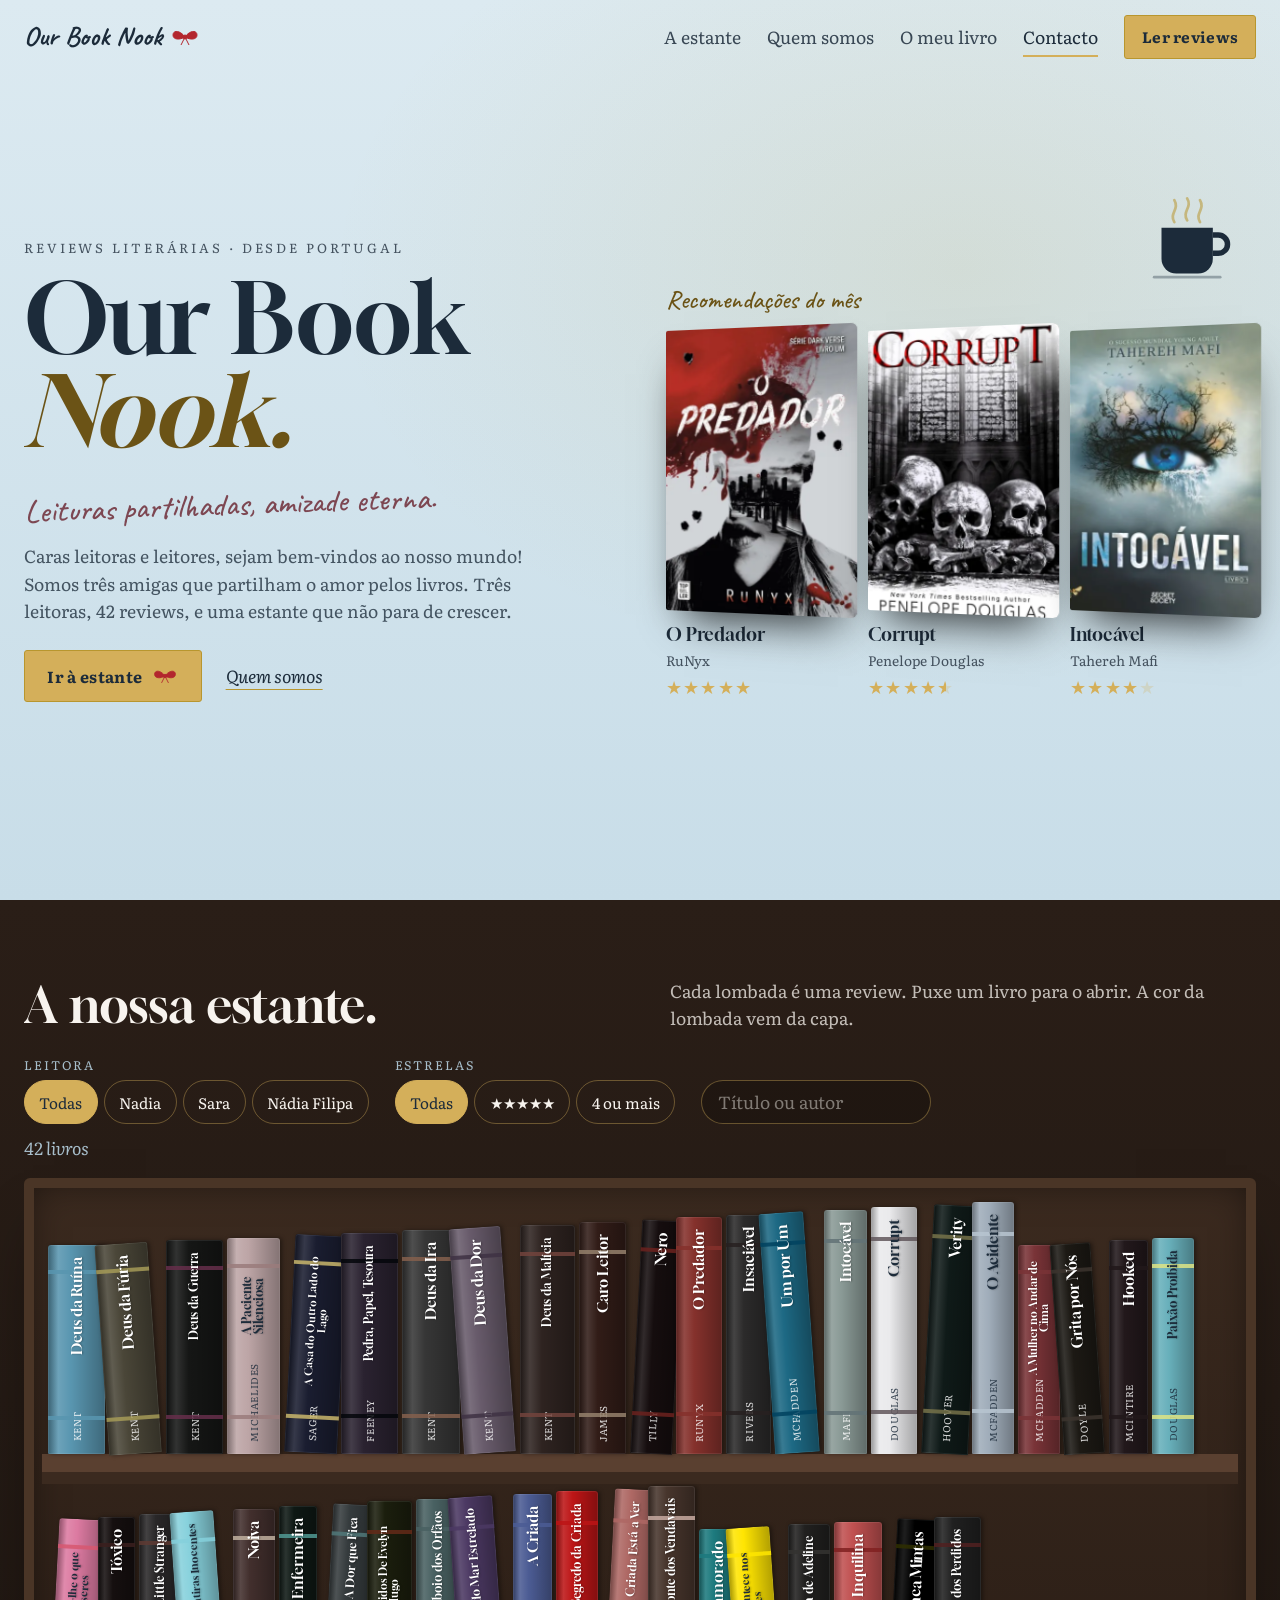
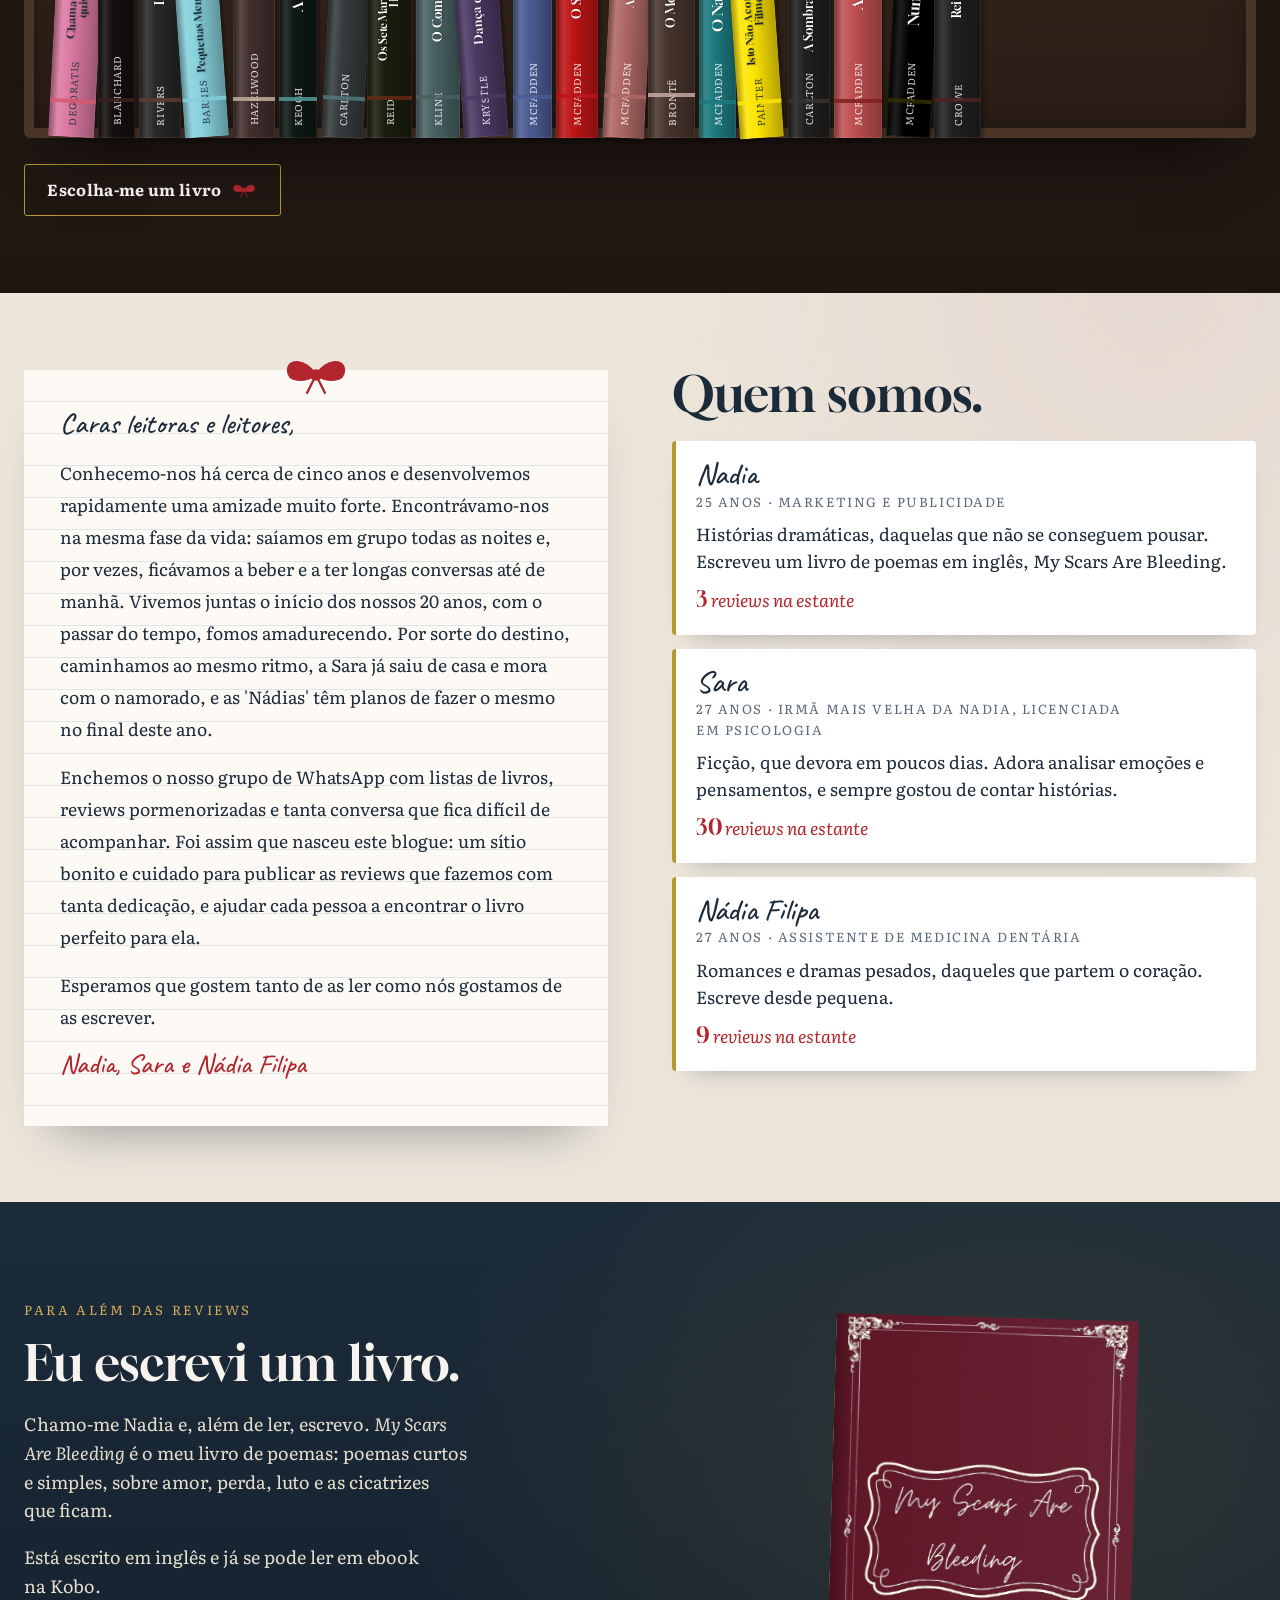
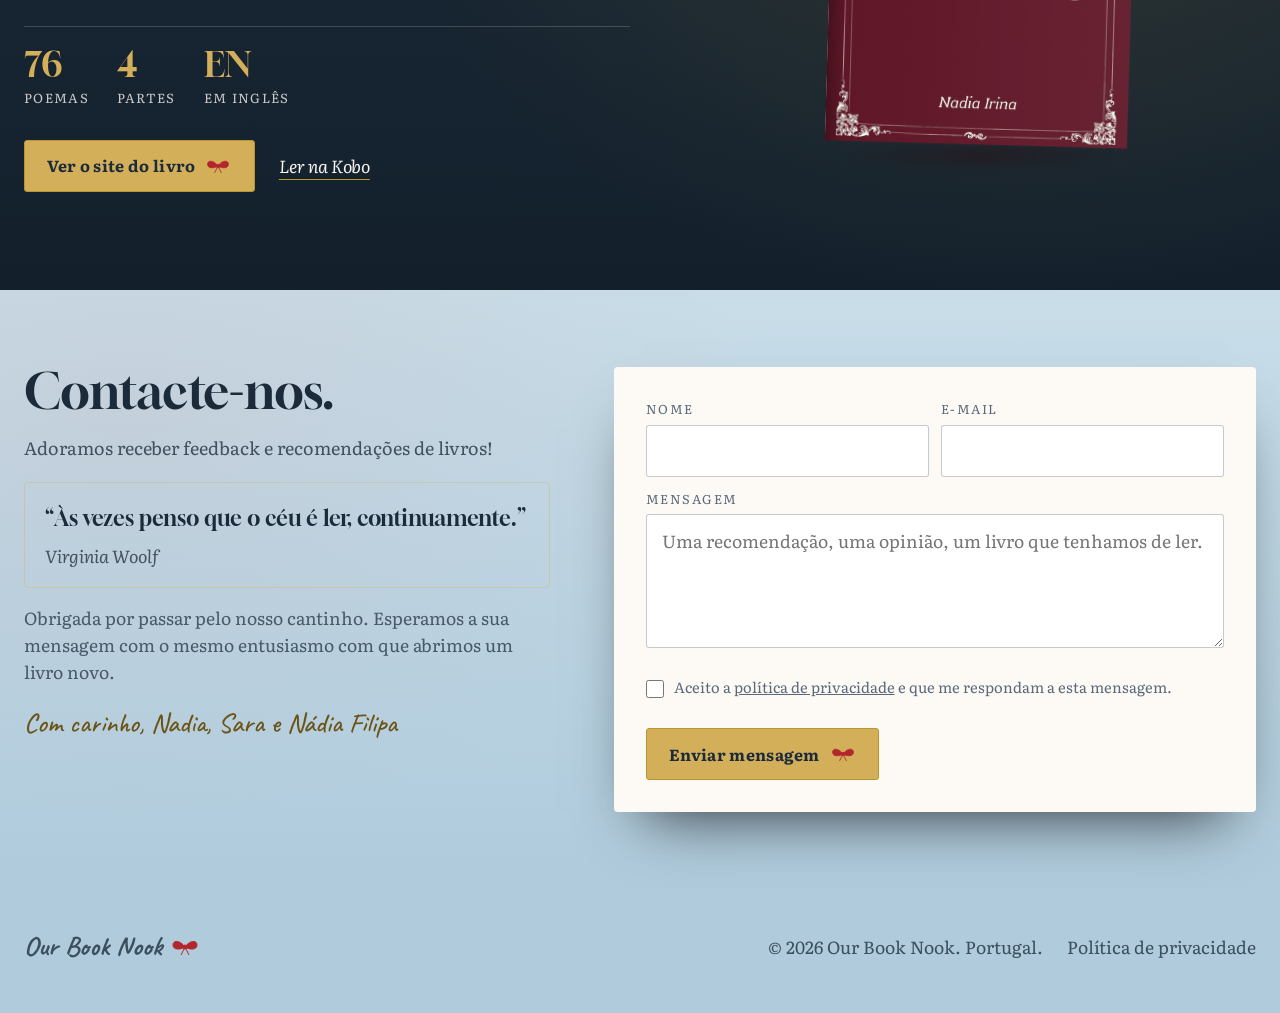
==== commit a258d32c: "Republicar o novo design (v6)" ====
--- a/index.html
+++ b/index.html
@@ -636,4 +636,5 @@
 
 (function(){var s=document.getElementById('k-scene');if(!s)return;var rm=matchMedia('(prefers-reduced-motion: reduce)').matches;if(rm||!('IntersectionObserver' in window))return;
 new IntersectionObserver(function(es){es.forEach(function(e){s.classList.toggle('k-on',e.isIntersecting);});},{threshold:.35}).observe(s);})();
-</script></body></html>+</script></body></html>
+<!-- v6 -->
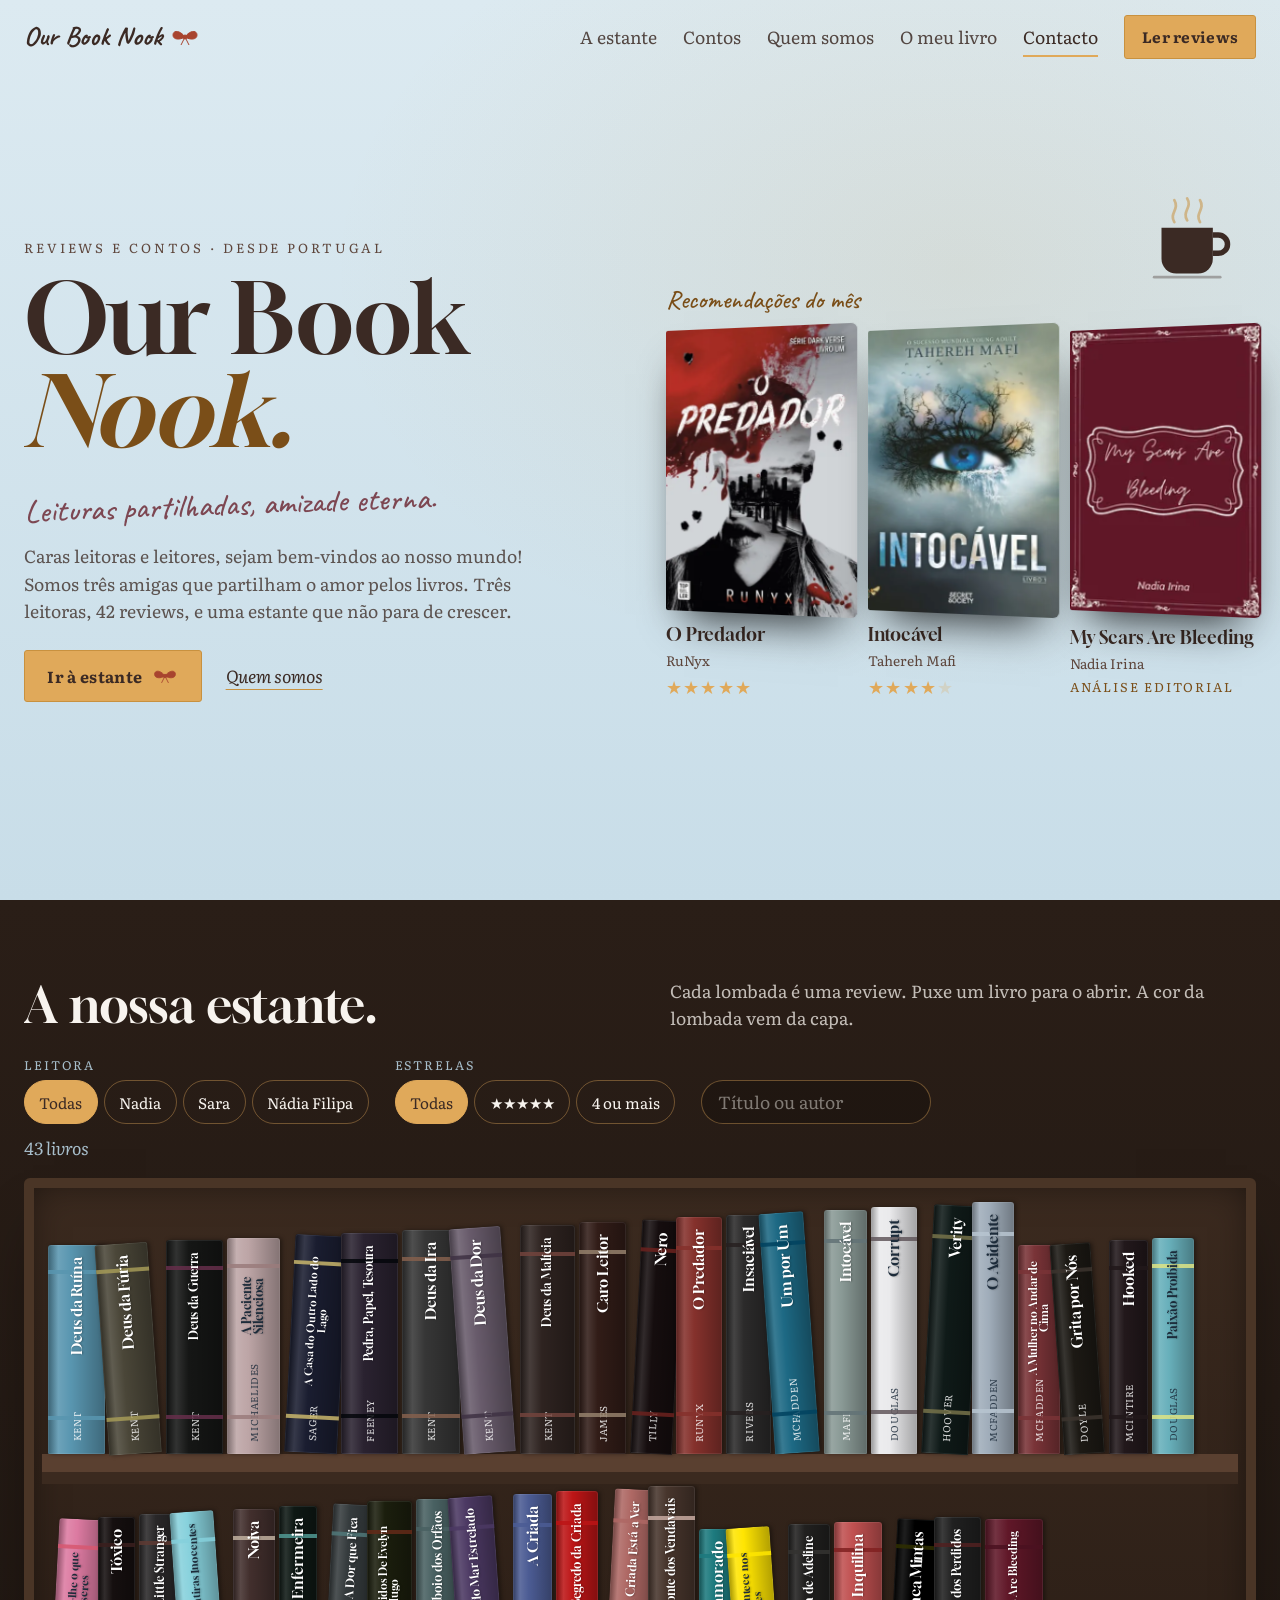
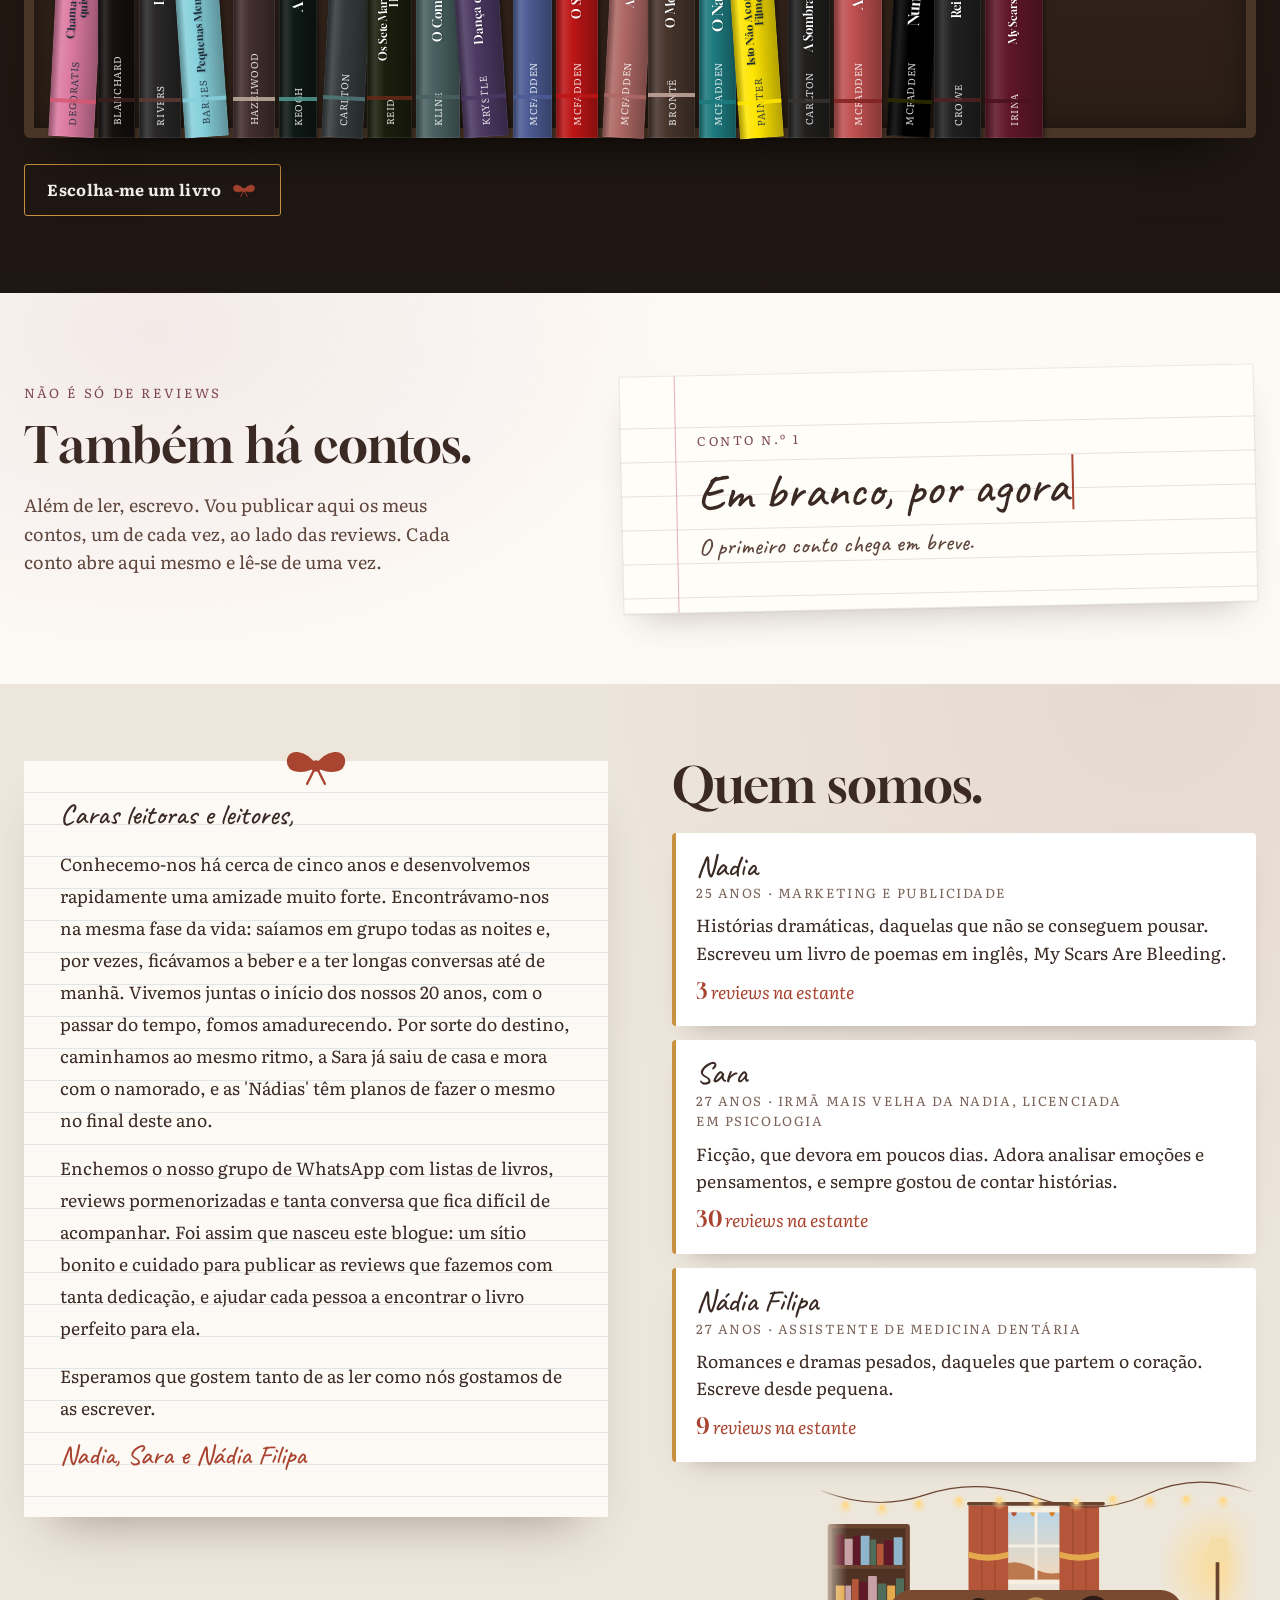
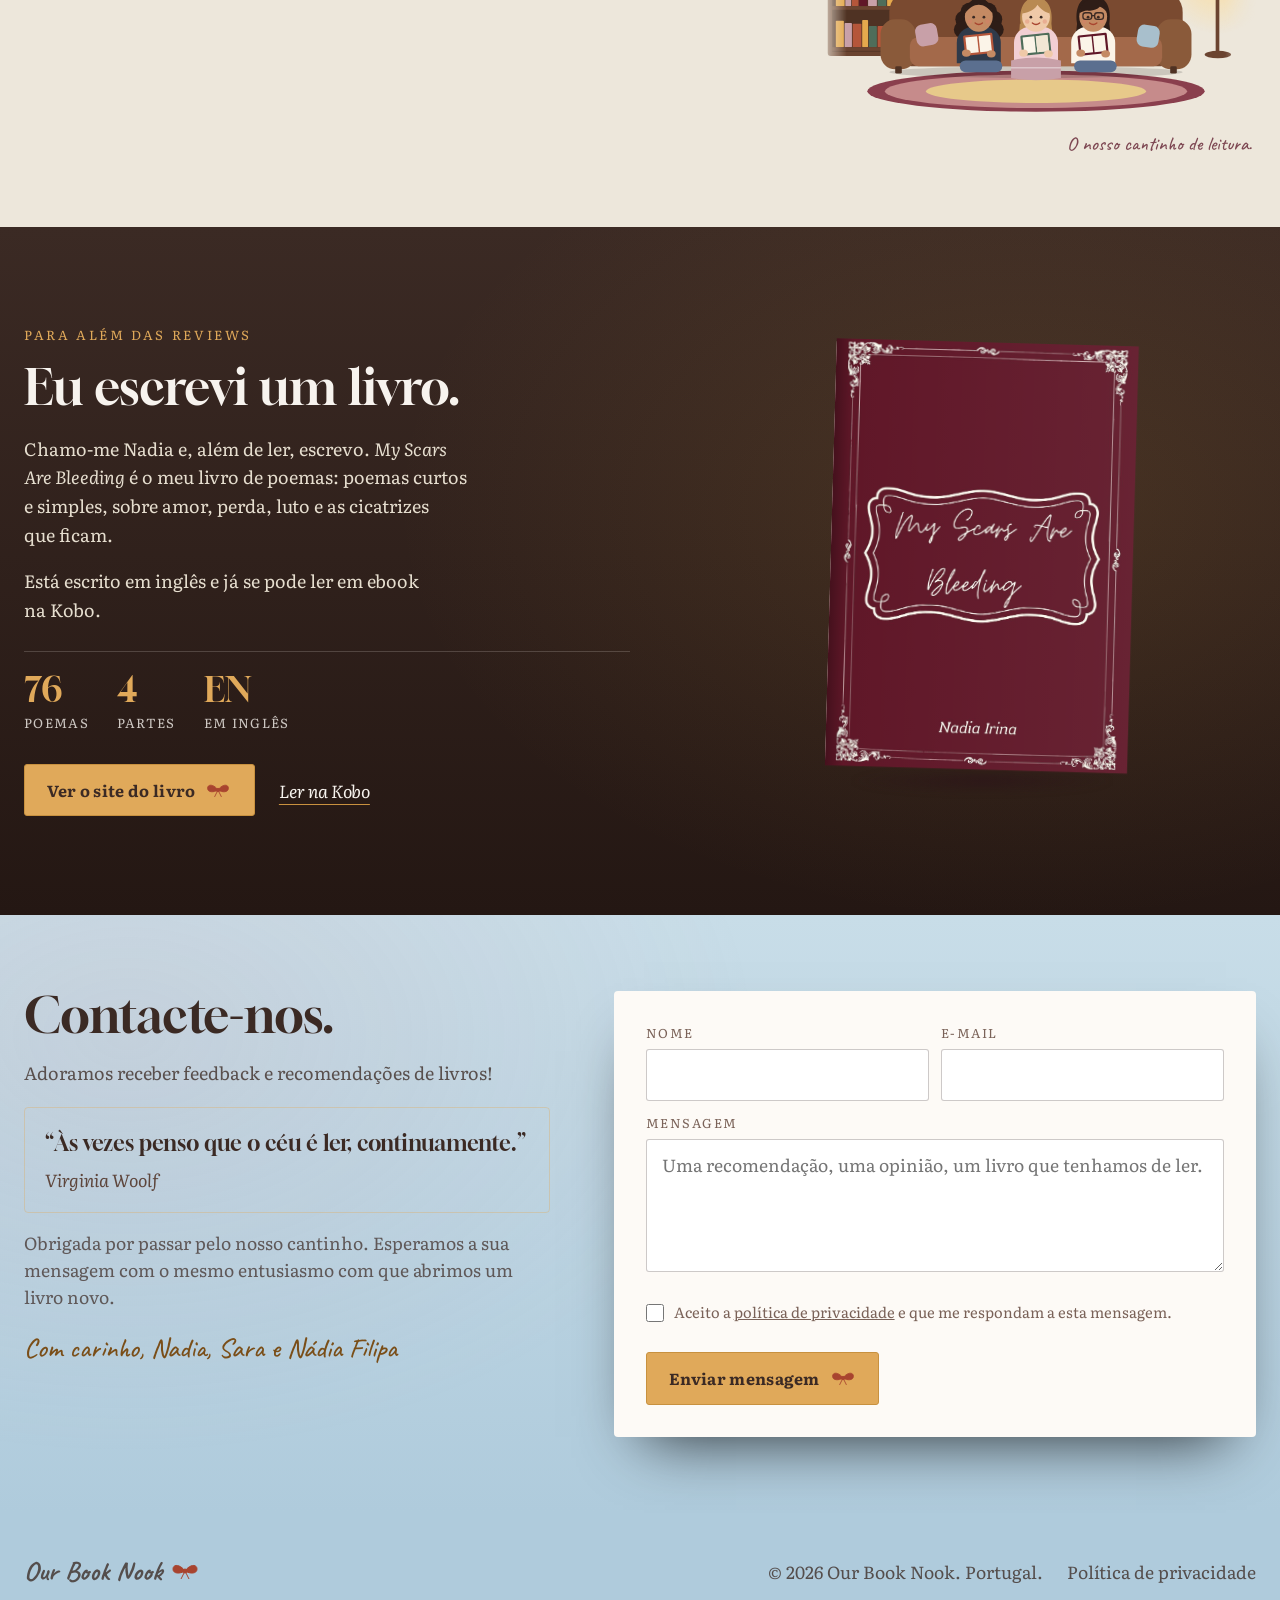
==== commit 4bad39f1: "Our Book Nook v10: Contos, autumn palette, editorial analysis, reading corner" ====
--- a/index.html
+++ b/index.html
@@ -1,4 +1,4 @@
-<!doctype html><html lang="pt-PT"><head><meta charset="utf-8"><meta name="viewport" content="width=device-width,initial-scale=1,viewport-fit=cover"><meta name="robots" content="noindex,nofollow"><meta name="theme-color" content="#1C2B3A"><meta property="og:title" content="Our Book Nook"><meta property="og:description" content="Reviews literárias de três amigas."><title>Our Book Nook · Reviews literárias</title><meta name="description" content="Reviews literárias de três amigas: dark romance, thriller, drama e ficção. Puxe um livro da estante e leia a review."><link rel="icon" href="[data-uri]"><style>
+<!doctype html><html lang="pt-PT"><head><meta charset="utf-8"><meta name="viewport" content="width=device-width,initial-scale=1,viewport-fit=cover"><meta name="robots" content="noindex,nofollow"><meta name="theme-color" content="#3B2A24"><meta property="og:title" content="Our Book Nook"><meta property="og:description" content="Reviews literárias e contos de três amigas."><title>Our Book Nook · Reviews e contos</title><meta name="description" content="Reviews literárias e contos de três amigas: dark romance, thriller, drama e ficção. Puxe um livro da estante e leia a review."><link rel="icon" href="[data-uri]"><style>
 @font-face{font-family:'Nook Display';font-style:normal;font-weight:400;font-display:swap;src:url([data-uri]) format('woff2')}
 @font-face{font-family:'Nook Text';font-style:normal;font-weight:400 700;font-display:swap;src:url([data-uri]) format('woff2')}
 @font-face{font-family:'Nook Text';font-style:italic;font-weight:400;font-display:swap;src:url([data-uri]) format('woff2')}
@@ -83,7 +83,7 @@
 @media (max-width:760px){[data-burger]{display:block}.form .row{grid-template-columns:minmax(0,1fr)}}
 
 /* Our Book Nook: a night shelf of spines, each spine a review. Navy, cream pages, gold, the red bow of the logo. */
-:root{--navy:#1C2B3A;--navy2:#2D3F52;--cream:#F7F3EE;--page:#FDFAF6;--parch:#EDE7DB;--gold:#B8962E;--gold-l:#D4AF5A;--gold-d:#6B5316;--dusty:#A8BFCC;--rose:#C8A0A8;--rose-d:#7D4752;--bow:#B3262E;--ink:#1C2B3A;--ink2:#5A6A7A;--ink2-d:#44525F;--baby:#C8DDE8;--baby-l:#DCEAF1;--baby-d:#AFCBDC;
+:root{--navy:#3B2A24;--navy2:#5A4036;--cream:#F7F3EE;--page:#FDFAF6;--parch:#EDE7DB;--gold:#C8913F;--gold-l:#E0A95A;--gold-d:#7A4E18;--dusty:#A8BFCC;--rose:#C8A0A8;--rose-d:#7D4752;--bow:#A8442F;--ink:#3B2A24;--ink2:#7A6258;--ink2-d:#5E463C;--baby:#C8DDE8;--baby-l:#DCEAF1;--baby-d:#AFCBDC;
   --disp:"Nook Display",serif;--body:"Nook Text",serif;--hand:"Nook Hand",cursive;--accent:var(--gold);--w:1280px;--gut:24px}
 body{background:var(--baby);color:var(--ink);font-size:17.5px}
 ::selection{background:var(--gold);color:var(--navy)}
@@ -99,11 +99,11 @@
 .wr.on .w>span{transform:none}
 [data-rv]:not(.wr){opacity:0;transform:translateY(20px);transition:opacity .8s var(--ease),transform .8s var(--ease);transition-delay:calc(var(--i,0) * 90ms)}
 [data-rv].on:not(.wr){opacity:1;transform:none}
-.st{color:var(--gold-l);letter-spacing:.08em;white-space:nowrap}.st i{font-style:normal;background:linear-gradient(90deg,var(--gold-l) 50%,rgba(212,175,90,.25) 50%);-webkit-background-clip:text;background-clip:text;color:transparent}.st s{text-decoration:none;opacity:.25}
+.st{color:var(--gold-l);letter-spacing:.08em;white-space:nowrap}.st i{font-style:normal;background:linear-gradient(90deg,var(--gold-l) 50%,rgba(224,169,90,.25) 50%);-webkit-background-clip:text;background-clip:text;color:transparent}.st s{text-decoration:none;opacity:.25}
 .sig{font-family:var(--hand);font-size:1.7rem;color:var(--gold-l);margin:14px 0 0}
 
 /* ---------- grounds ---------- */
-.g-night{background:radial-gradient(900px 600px at 75% 30%,rgba(184,150,46,.12),transparent 70%),linear-gradient(180deg,var(--baby-l),var(--baby));color:var(--ink)}
+.g-night{background:radial-gradient(900px 600px at 75% 30%,rgba(200,145,63,.12),transparent 70%),linear-gradient(180deg,var(--baby-l),var(--baby));color:var(--ink)}
 .g-night2{background:radial-gradient(900px 600px at 10% 20%,rgba(200,160,168,.16),transparent 70%),linear-gradient(180deg,var(--baby),var(--baby-d));color:var(--ink)}
 .g-wood{background:linear-gradient(180deg,#2A1E17,#1E1611);color:var(--cream)}
 .g-paper{background:radial-gradient(circle at 90% 0%,rgba(200,160,168,.2),transparent 40%),var(--parch);color:var(--ink)}
@@ -116,7 +116,7 @@
 
 /* ---------- nav ---------- */
 .nav{color:var(--ink);transition:background-color .3s,box-shadow .3s}
-.nav.scrolled{background:rgba(248,251,253,.92);-webkit-backdrop-filter:blur(8px);backdrop-filter:blur(8px);box-shadow:0 1px 0 rgba(28,43,58,.08)}
+.nav.scrolled{background:rgba(251,246,238,.92);-webkit-backdrop-filter:blur(8px);backdrop-filter:blur(8px);box-shadow:0 1px 0 rgba(59,42,36,.08)}
 [data-nav].up{transform:none}
 .nav-in{display:flex;align-items:center;gap:26px;height:74px}
 .logo{text-decoration:none;display:flex}
@@ -129,7 +129,7 @@
 .nlinks a::after{content:"";position:absolute;left:0;right:0;bottom:6px;height:1.5px;background:var(--gold-l);transform:scaleX(0);transform-origin:left;transition:transform .3s var(--ease)}
 .nlinks a:hover{opacity:1}.nlinks a:hover::after,.nlinks a.on::after{transform:none}.nlinks a.on{opacity:1}.nlinks a.on:hover{color:var(--gold-l)}
 .burger{width:44px;height:44px;padding:10px;border-radius:50%;transition:background-color .16s}
-.burger:hover{background:rgba(28,43,58,.08)}
+.burger:hover{background:rgba(59,42,36,.08)}
 .burger span{display:block;width:24px;height:2px;background:currentColor;margin:5px 0;transition:transform .25s var(--ease),opacity .2s}
 .nav.open .burger span:nth-child(1){transform:translateY(7px) rotate(45deg)}.nav.open .burger span:nth-child(2){opacity:0}.nav.open .burger span:nth-child(3){transform:translateY(-7px) rotate(-45deg)}
 .nm-x{display:none}
@@ -139,7 +139,7 @@
 .btn .bi{width:26px;height:16px;fill:var(--bow);stroke:var(--bow);stroke-width:2;transition:transform .4s cubic-bezier(.3,1.6,.5,1)}
 .btn:hover{background:var(--cream)}
 .btn:hover .bi{transform:scale(1.25) rotate(-8deg)}
-.btn-ghost{background:transparent;color:var(--cream);margin-top:26px}.btn-ghost:hover{background:rgba(212,175,90,.15);color:var(--cream)}
+.btn-ghost{background:transparent;color:var(--cream);margin-top:26px}.btn-ghost:hover{background:rgba(224,169,90,.15);color:var(--cream)}
 .nav-cta{min-height:44px;padding:.5em 1.1em;font-size:.95rem}
 .quiet{color:inherit;text-decoration:underline;text-decoration-color:var(--gold);text-underline-offset:6px;padding:12px 4px;font-style:italic;transition:color .16s}
 .quiet:hover{color:var(--gold-d)}
@@ -154,12 +154,12 @@
 html.go .hl>span{transform:none}
 .hl:nth-child(2)>span{color:var(--gold-d);font-style:italic}
 .lema{font-family:var(--hand);font-size:2rem;color:var(--rose-d);margin:0 0 16px;transform:rotate(-2deg)}
-.hz .lede{max-width:30em;color:rgba(28,43,58,.78);margin-bottom:26px}
+.hz .lede{max-width:30em;color:rgba(59,42,36,.78);margin-bottom:26px}
 .acts{display:flex;flex-wrap:wrap;align-items:center;gap:12px 20px}
 .hz-r{position:relative;padding-top:40px}
 .mug{position:absolute;right:2%;top:-60px;width:110px;height:110px}
-.mug-b{fill:var(--navy)}.mug-h{fill:none;stroke:var(--navy);stroke-width:6}.mug-p{stroke:rgba(28,43,58,.35);stroke-width:3;stroke-linecap:round}
-.mug-st path{fill:none;stroke:rgba(184,150,46,.55);stroke-width:3;stroke-linecap:round;stroke-dasharray:30 60;animation:steam 3s ease-in-out infinite}
+.mug-b{fill:var(--navy)}.mug-h{fill:none;stroke:var(--navy);stroke-width:6}.mug-p{stroke:rgba(59,42,36,.35);stroke-width:3;stroke-linecap:round}
+.mug-st path{fill:none;stroke:rgba(200,145,63,.55);stroke-width:3;stroke-linecap:round;stroke-dasharray:30 60;animation:steam 3s ease-in-out infinite}
 .mug-st path:nth-child(2){animation-delay:.6s}.mug-st path:nth-child(3){animation-delay:1.2s}
 @keyframes steam{from{stroke-dashoffset:90;opacity:0}40%{opacity:1}to{stroke-dashoffset:0;opacity:0}}
 .mb-h{margin:0 0 12px;font-family:var(--hand);font-size:1.6rem;color:var(--gold-d)}
@@ -176,12 +176,12 @@
 .tools{display:flex;flex-wrap:wrap;align-items:flex-end;gap:14px 26px;margin-bottom:10px}
 .fg{display:grid;gap:6px}.fg>span{font-size:.78rem;letter-spacing:.16em;text-transform:uppercase;color:var(--dusty)}
 .fg>div{display:flex;flex-wrap:wrap;gap:6px}
-.fl{min-height:44px;padding:.35em .95em;border-radius:999px;border:1px solid rgba(212,175,90,.4);background:transparent;color:var(--cream);font:inherit;font-size:.95rem;cursor:pointer;transition:background-color .2s,color .2s,border-color .2s}
+.fl{min-height:44px;padding:.35em .95em;border-radius:999px;border:1px solid rgba(224,169,90,.4);background:transparent;color:var(--cream);font:inherit;font-size:.95rem;cursor:pointer;transition:background-color .2s,color .2s,border-color .2s}
 .fl:hover{border-color:var(--gold-l)}
 .fl.on{background:var(--gold-l);color:var(--navy);border-color:var(--gold-l)}.fl.on:hover{background:var(--cream)}
-.srch input{min-height:44px;width:230px;padding:.45em .9em;border-radius:999px;border:1px solid rgba(212,175,90,.4);background:rgba(0,0,0,.2);color:var(--cream);font:inherit}
+.srch input{min-height:44px;width:230px;padding:.45em .9em;border-radius:999px;border:1px solid rgba(224,169,90,.4);background:rgba(0,0,0,.2);color:var(--cream);font:inherit}
 .srch input::placeholder{color:rgba(247,243,238,.45)}
-.srch input:hover{border-color:var(--gold-l)}.srch input:focus{outline:none;border-color:var(--gold-l);box-shadow:0 0 0 3px rgba(212,175,90,.2)}
+.srch input:hover{border-color:var(--gold-l)}.srch input:focus{outline:none;border-color:var(--gold-l);box-shadow:0 0 0 3px rgba(224,169,90,.2)}
 .res{margin:6px 0 16px;color:var(--dusty);font-style:italic}
 .case{position:relative;padding:22px 18px 0;border-radius:6px;background:linear-gradient(180deg,#3B2A1F,#2B1E16);box-shadow:inset 0 0 0 10px #4A3526,inset 0 0 40px rgba(0,0,0,.6),0 30px 60px -30px rgba(0,0,0,.8)}
 .shelf{list-style:none;margin:0;padding:0 6px;display:flex;flex-wrap:wrap;align-items:flex-end;row-gap:30px;column-gap:4px;
@@ -209,7 +209,7 @@
 
 /* ---------- the open book ---------- */
 .ob{border:0;padding:0;max-width:min(1040px,calc(100% - 24px));width:100%;max-height:calc(100vh - 32px);background:transparent;color:var(--ink);overflow:visible}
-.ob::backdrop{background:rgba(10,15,22,.78);-webkit-backdrop-filter:blur(4px);backdrop-filter:blur(4px)}
+.ob::backdrop{background:rgba(30,18,14,.78);-webkit-backdrop-filter:blur(4px);backdrop-filter:blur(4px)}
 .ob-in{position:relative;display:grid;grid-template-columns:minmax(0,.8fr) minmax(0,1.2fr);grid-template-rows:minmax(0,1fr);height:min(760px,calc(100vh - 32px));max-height:calc(100vh - 32px);border-radius:6px;background:var(--page);box-shadow:0 40px 90px -20px rgba(0,0,0,.8);overflow:hidden}
 .ob-in::after{content:"";position:absolute;top:0;bottom:0;left:40%;width:30px;margin-left:-15px;background:linear-gradient(90deg,rgba(0,0,0,0),rgba(0,0,0,.14),rgba(0,0,0,0));pointer-events:none}
 .ob[open] .ob-in{animation:openb .7s var(--ease)}
@@ -222,23 +222,23 @@
 .ob-r h3{font-family:var(--disp);font-size:clamp(1.8rem,3vw,2.6rem);line-height:1.05;margin:6px 0 6px}
 .ob-r .st{color:var(--gold);font-size:1.2rem}.ob-r .st s{color:var(--gold)}
 .ob-q{margin:16px 0 18px;padding:0 0 0 16px;border-left:2px solid var(--gold);font-style:italic;font-size:1.12rem;color:var(--navy2)}
-.ob-x2{font-size:1rem;line-height:1.7;color:#2A3441}
+.ob-x2{font-size:1rem;line-height:1.7;color:#3A2A24}
 .ob-x2::first-letter{font-family:var(--disp);float:left;font-size:3.6rem;line-height:.8;padding:6px 8px 0 0;color:var(--bow)}
 .ob-sig{color:var(--bow);text-align:right}
-.ob-x{position:absolute;right:12px;top:12px;z-index:3;width:44px;height:44px;border-radius:50%;border:0;background:rgba(28,43,58,.08);font-size:1.6rem;color:var(--ink);cursor:pointer}
-.ob-x:hover{background:rgba(28,43,58,.16)}
-.ob-nav{display:flex;justify-content:space-between;gap:10px;margin-top:20px;padding-top:14px;border-top:1px solid rgba(28,43,58,.12)}
+.ob-x{position:absolute;right:12px;top:12px;z-index:3;width:44px;height:44px;border-radius:50%;border:0;background:rgba(59,42,36,.08);font-size:1.6rem;color:var(--ink);cursor:pointer}
+.ob-x:hover{background:rgba(59,42,36,.16)}
+.ob-nav{display:flex;justify-content:space-between;gap:10px;margin-top:20px;padding-top:14px;border-top:1px solid rgba(59,42,36,.12)}
 .pg{min-height:44px;border:0;background:none;color:var(--ink);font:inherit;font-style:italic;cursor:pointer;padding:0 4px}.pg:hover{color:var(--bow)}
 
 /* ---------- who we are ---------- */
 .nos{display:grid;grid-template-columns:minmax(0,1fr) minmax(0,1fr);gap:clamp(30px,5vw,80px);align-items:start}
-.letter{position:relative;padding:38px 36px 30px;background:var(--page);box-shadow:0 30px 50px -30px rgba(28,43,58,.45);transform:rotate(-1.2deg);background-image:repeating-linear-gradient(180deg,transparent 0 31px,rgba(168,191,204,.35) 31px 32px);line-height:32px}
+.letter{position:relative;padding:38px 36px 30px;background:var(--page);box-shadow:0 30px 50px -30px rgba(59,42,36,.45);transform:rotate(-1.2deg);background-image:repeating-linear-gradient(180deg,transparent 0 31px,rgba(168,191,204,.35) 31px 32px);line-height:32px}
 .letter p{margin:0 0 16px}
 .lt-h{font-family:var(--hand);font-size:1.8rem;color:var(--navy)}
 .letter .sig{color:var(--bow)}
 .lt-b{position:absolute;top:-16px;left:50%;width:70px;height:42px;margin-left:-35px;fill:var(--bow);stroke:var(--bow);stroke-width:2}
 .rds{list-style:none;margin:22px 0 0;padding:0;display:grid;gap:14px}
-.rd{padding:18px 20px;border-radius:4px;background:#fff;box-shadow:0 14px 26px -20px rgba(28,43,58,.5);border-left:4px solid var(--gold);transition:transform .3s var(--ease)}
+.rd{padding:18px 20px;border-radius:4px;background:#fff;box-shadow:0 14px 26px -20px rgba(59,42,36,.5);border-left:4px solid var(--gold);transition:transform .3s var(--ease)}
 .rd:hover{transform:translateX(6px)}
 .rd-n{margin:0;font-family:var(--hand);font-size:1.9rem;line-height:1;color:var(--navy)}
 .rd-p{margin:2px 0 8px;font-size:.82rem;letter-spacing:.12em;text-transform:uppercase;color:var(--ink2)}
@@ -247,28 +247,28 @@
 
 /* ---------- contact ---------- */
 .ct{display:grid;grid-template-columns:minmax(0,.9fr) minmax(0,1.1fr);gap:clamp(30px,5vw,80px);align-items:start}
-.ct-t .big{color:rgba(28,43,58,.78);margin:18px 0 20px}
-.wq{margin:0 0 16px;padding:18px 20px;border:1px solid rgba(212,175,90,.35);border-radius:4px}.wq p{margin:0 0 6px;font-family:var(--disp);font-size:1.4rem}.wq cite{color:var(--ink2-d);font-style:italic}
-.ct-d{color:rgba(28,43,58,.72)}
+.ct-t .big{color:rgba(59,42,36,.78);margin:18px 0 20px}
+.wq{margin:0 0 16px;padding:18px 20px;border:1px solid rgba(224,169,90,.35);border-radius:4px}.wq p{margin:0 0 6px;font-family:var(--disp);font-size:1.4rem}.wq cite{color:var(--ink2-d);font-style:italic}
+.ct-d{color:rgba(59,42,36,.72)}
 .ct-t .sig{color:var(--gold-d)}
 .ct-f{background:var(--page);color:var(--ink);border-radius:4px;padding:clamp(18px,2.6vw,32px);box-shadow:0 30px 60px -30px rgba(0,0,0,.8)}
 .form label{font-size:.8rem;letter-spacing:.12em;text-transform:uppercase;margin-bottom:6px;color:var(--ink2)}
-.form input:not([type=checkbox]),.form textarea{min-height:48px;padding:.65em .9em;border-radius:3px;border:1px solid rgba(28,43,58,.25);background:#fff;color:var(--ink);font:inherit;transition:border-color .16s,box-shadow .16s}
+.form input:not([type=checkbox]),.form textarea{min-height:48px;padding:.65em .9em;border-radius:3px;border:1px solid rgba(59,42,36,.25);background:#fff;color:var(--ink);font:inherit;transition:border-color .16s,box-shadow .16s}
 .form input:not([type=checkbox]):hover,.form textarea:hover{border-color:var(--gold)}
-.form input:focus,.form textarea:focus{outline:none;border-color:var(--gold);box-shadow:0 0 0 3px rgba(184,150,46,.2)}
-.form .fld.bad input{outline:none;border-color:#B3262E}
-.err{display:none;color:#B3262E;font-size:.86rem;margin-top:4px}.fld.bad .err{display:block}
+.form input:focus,.form textarea:focus{outline:none;border-color:var(--gold);box-shadow:0 0 0 3px rgba(200,145,63,.2)}
+.form .fld.bad input{outline:none;border-color:#A8442F}
+.err{display:none;color:#A8442F;font-size:.86rem;margin-top:4px}.fld.bad .err{display:block}
 .form label.consent{min-height:44px;align-items:center!important;font-size:.92rem;color:var(--ink2);letter-spacing:0;text-transform:none}
-label.consent input{accent-color:var(--gold)}label.consent.bad{color:#B3262E}
+label.consent input{accent-color:var(--gold)}label.consent.bad{color:#A8442F}
 .f-trap{position:absolute!important;left:-9999px;width:1px;height:1px;opacity:0}
-.msg{margin:0;color:#B3262E}
+.msg{margin:0;color:#A8442F}
 .done{display:none;text-align:center;padding:20px}
 .form[data-state=sent]{display:none!important}.form[data-state=sent]+.done{display:block}
 .dn-b{width:80px;height:48px;fill:var(--bow);stroke:var(--bow);stroke-width:2;margin:0 auto}
 .done h3{font-family:var(--disp);font-size:1.9rem;margin:8px 0}
 
 /* ---------- footer ---------- */
-.foot{background:var(--baby-d);color:rgba(28,43,58,.78);padding:36px 0 44px}
+.foot{background:var(--baby-d);color:rgba(59,42,36,.78);padding:36px 0 44px}
 .foot-in{display:flex;flex-wrap:wrap;justify-content:space-between;gap:20px;align-items:center}
 .ft-r{display:flex;flex-wrap:wrap;gap:6px 24px;align-items:center}
 .ft-r summary{cursor:pointer;min-height:44px;display:inline-flex;align-items:center}.ft-r summary:hover{color:#fff}
@@ -283,7 +283,7 @@
   [data-burger]{display:block}.nlinks{display:none}.nav-cta{display:none}.burger{margin-left:auto}
   .nav.open{background:var(--baby)}
   .nav.open .nlinks{display:flex;flex-direction:column;gap:0;position:absolute;top:64px;left:calc(-1*var(--gut));right:calc(-1*var(--gut));background:var(--baby);padding:10px var(--gut) 14px;margin:0}
-  .nav.open .nlinks a{font-family:var(--disp);font-size:1.5rem;padding:12px 0;border-bottom:1px solid rgba(28,43,58,.12)}
+  .nav.open .nlinks a{font-family:var(--disp);font-size:1.5rem;padding:12px 0;border-bottom:1px solid rgba(59,42,36,.12)}
   .hz,.sh-h,.nos,.ct{grid-template-columns:minmax(0,1fr)}
   .hz{padding:100px 0 60px}.mug{width:80px;height:80px;top:-30px}
   .ob-in{grid-template-columns:minmax(0,1fr);grid-template-rows:auto auto;height:auto;overflow-y:auto}.ob-in::after{display:none}
@@ -367,7 +367,7 @@
 @media(max-width:860px){.k-scene{--kos:.7;--kox:0px}}
 @media(prefers-reduced-motion:reduce){.k-on .k-bk,.k-on .k-cov,.k-on .k-l1,.k-on .k-l2,.k-on .k-flr{animation:none}}
 
-#livro{background:radial-gradient(900px 600px at 80% 40%,rgba(184,150,46,.14),transparent 70%),linear-gradient(180deg,#1C2B3A,#13202C);color:var(--cream)}
+#livro{background:radial-gradient(900px 600px at 80% 40%,rgba(200,145,63,.14),transparent 70%),linear-gradient(180deg,#3B2A24,#241713);color:var(--cream)}
 #livro .k-grid{display:grid;grid-template-columns:minmax(0,1.05fr) minmax(0,.95fr);gap:clamp(32px,6vw,96px);align-items:center}
 #livro .k-eyb{font-size:.82rem;letter-spacing:.2em;text-transform:uppercase;color:var(--gold-l);margin-bottom:18px}
 #livro h2{color:var(--cream);margin-bottom:22px}
@@ -382,7 +382,53 @@
 @media(max-width:860px){#livro .k-grid{grid-template-columns:minmax(0,1fr)}#livro .k-stage{order:-1}}
 .k-scene{--kos:.85;--kox:0px;--kw:min(300px,62vw)}
 @media(max-width:860px){.k-scene{--kos:.7;--kox:0px}}
-</style></head><body id="top"><a class="skip" href="#main">Saltar para o conteúdo</a><header class="nav" data-nav><div class="wrap nav-in"><a class="logo" href="#top" aria-label="Our Book Nook · Reviews literárias"><span class="lg"><span class="lg-t">Our Book Nook</span><svg class="lg-b" viewBox="0 0 60 36" aria-hidden="true"><path d="M30 18C20 4 6 4 6 14s14 10 24 4C40 24 54 24 54 14S40 4 30 18Z"/><path d="M30 18l-8 16M30 18l8 16"/><circle cx="30" cy="18" r="4"/></svg></span></a><nav class="nlinks" data-spy><a href="#estante">A estante</a><a href="#nos">Quem somos</a><a href="#livro">O meu livro</a><a href="#contacto">Contacto</a></nav><a class="btn nav-cta" data-cta href="#estante">Ler reviews</a><button class="burger" type="button" data-burger aria-expanded="false" aria-label="Menu"><span></span><span></span><span></span></button></div></header><main id="main"><section id="inicio" class="sec g-night hero"><div class="wrap hz"><div class="hz-t"><p class="eyb">Reviews literárias · desde Portugal</p><h1 class="mega"><span class="hl"><span style="--i:0">Our Book</span></span> <span class="hl"><span style="--i:1">Nook.</span></span></h1><p class="lema">Leituras partilhadas, amizade eterna.</p><p class="lede">Caras leitoras e leitores, sejam bem-vindos ao nosso mundo! Somos três amigas que partilham o amor pelos livros. Três leitoras, 42 reviews, e uma estante que não para de crescer.</p><div class="acts"><a class="btn" href="#estante" data-cta><span>Ir à estante</span><svg class="bi" viewBox="0 0 60 36" aria-hidden="true"><path d="M30 18C20 4 6 4 6 14s14 10 24 4C40 24 54 24 54 14S40 4 30 18Z"/><path d="M30 18l-8 16M30 18l8 16"/><circle cx="30" cy="18" r="4"/></svg></a><a class="quiet" href="#nos">Quem somos</a></div></div><div class="hz-r"><svg class="mug" viewBox="0 0 120 120" aria-hidden="true"><g class="mug-st"><path d="M44 46c-6-10 6-14 0-24"/><path d="M58 44c-6-10 6-14 0-24"/><path d="M72 46c-6-10 6-14 0-24"/></g><path d="M30 52h56v34a16 16 0 0 1-16 16H46a16 16 0 0 1-16-16z" class="mug-b"/><path d="M86 60h6a10 10 0 0 1 0 20h-6" class="mug-h"/><path d="M22 106h72" class="mug-p"/></svg><p class="mb-h">Recomendações do mês</p><div class="mbs"><button type="button" class="mb" data-open="11" style="--i:0"><span class="mb-c"><img src="[data-uri]" alt="O Predador, de RuNyx" decoding="async" data-crop></span><span class="mb-t"><b>O Predador</b><small>RuNyx</small><span class="st" aria-label="5 estrelas em 5">★★★★★<s></s></span></span></button><button type="button" class="mb" data-open="15" style="--i:1"><span class="mb-c"><img src="[data-uri]" alt="Corrupt, de Penelope Douglas" decoding="async" data-crop></span><span class="mb-t"><b>Corrupt</b><small>Penelope Douglas</small><span class="st" aria-label="4,5 estrelas em 5">★★★★<i>★</i><s></s></span></span></button><button type="button" class="mb" data-open="14" style="--i:2"><span class="mb-c"><img src="[data-uri]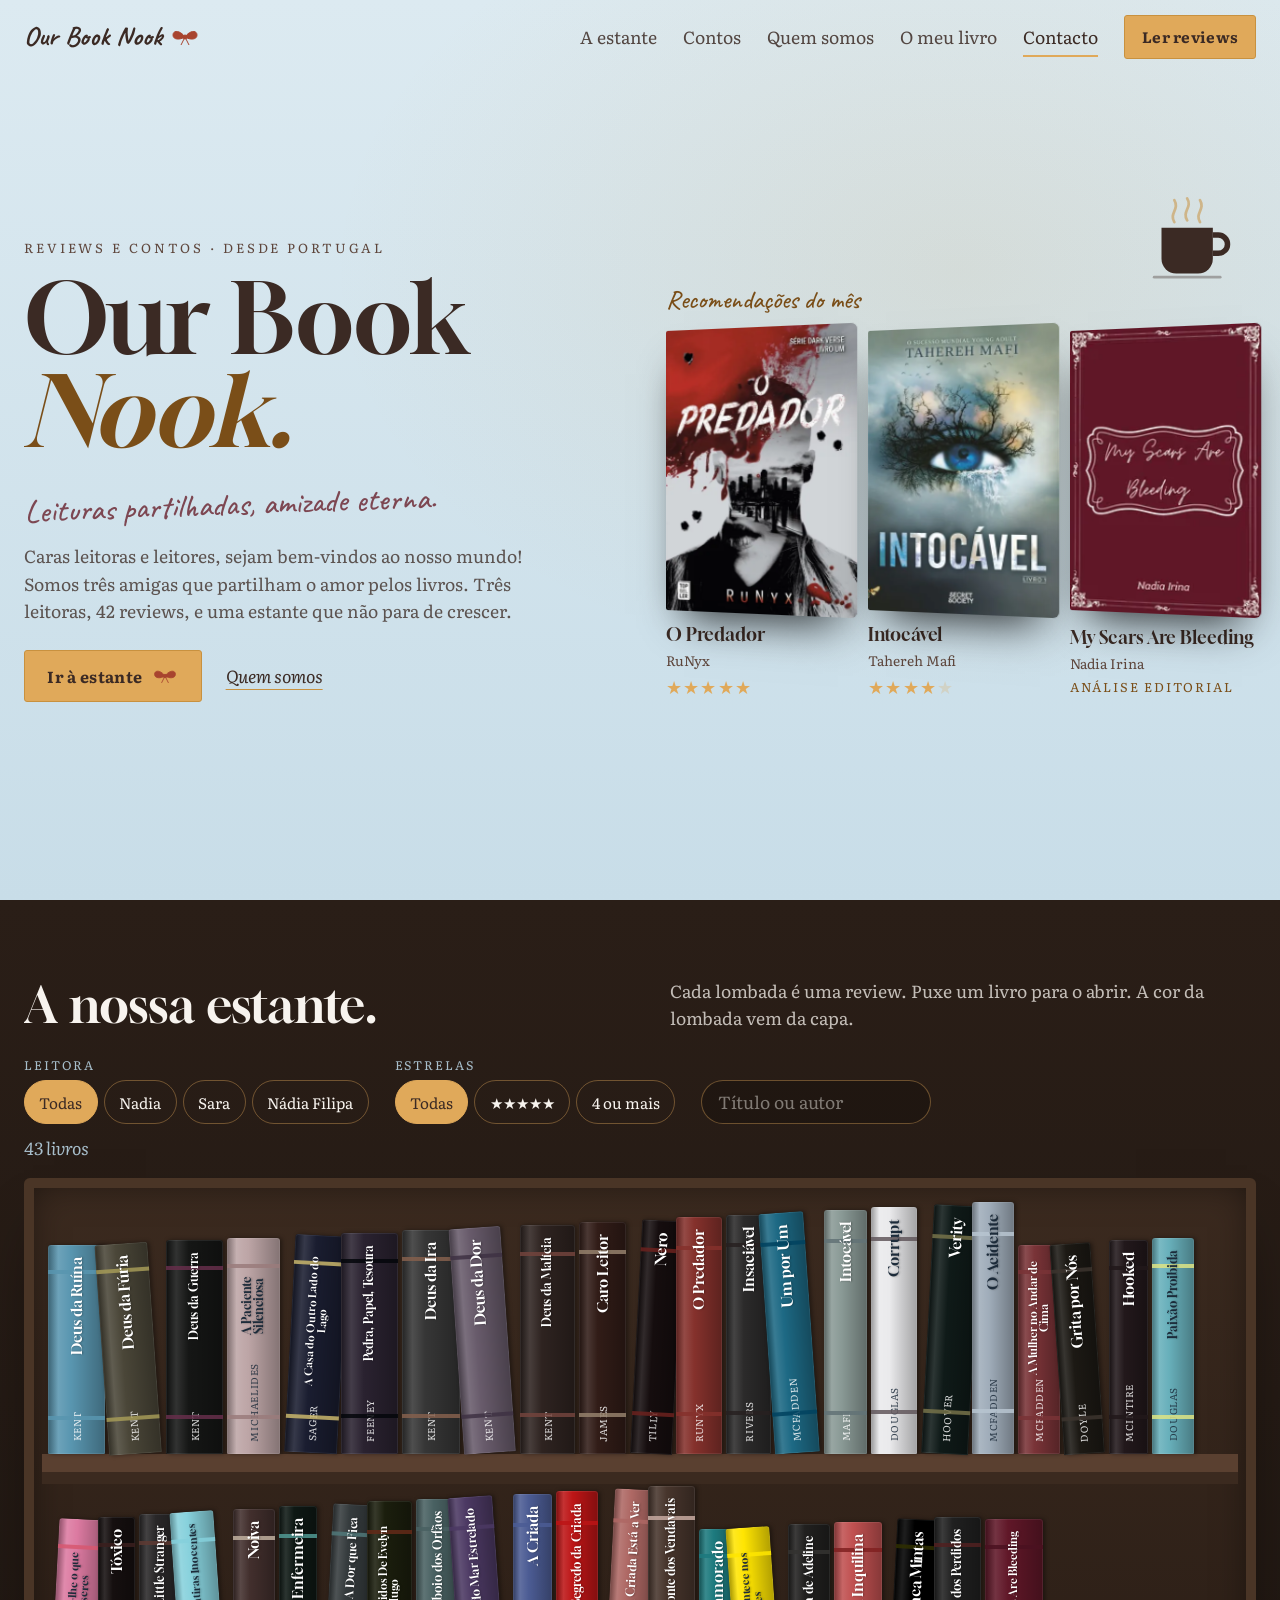
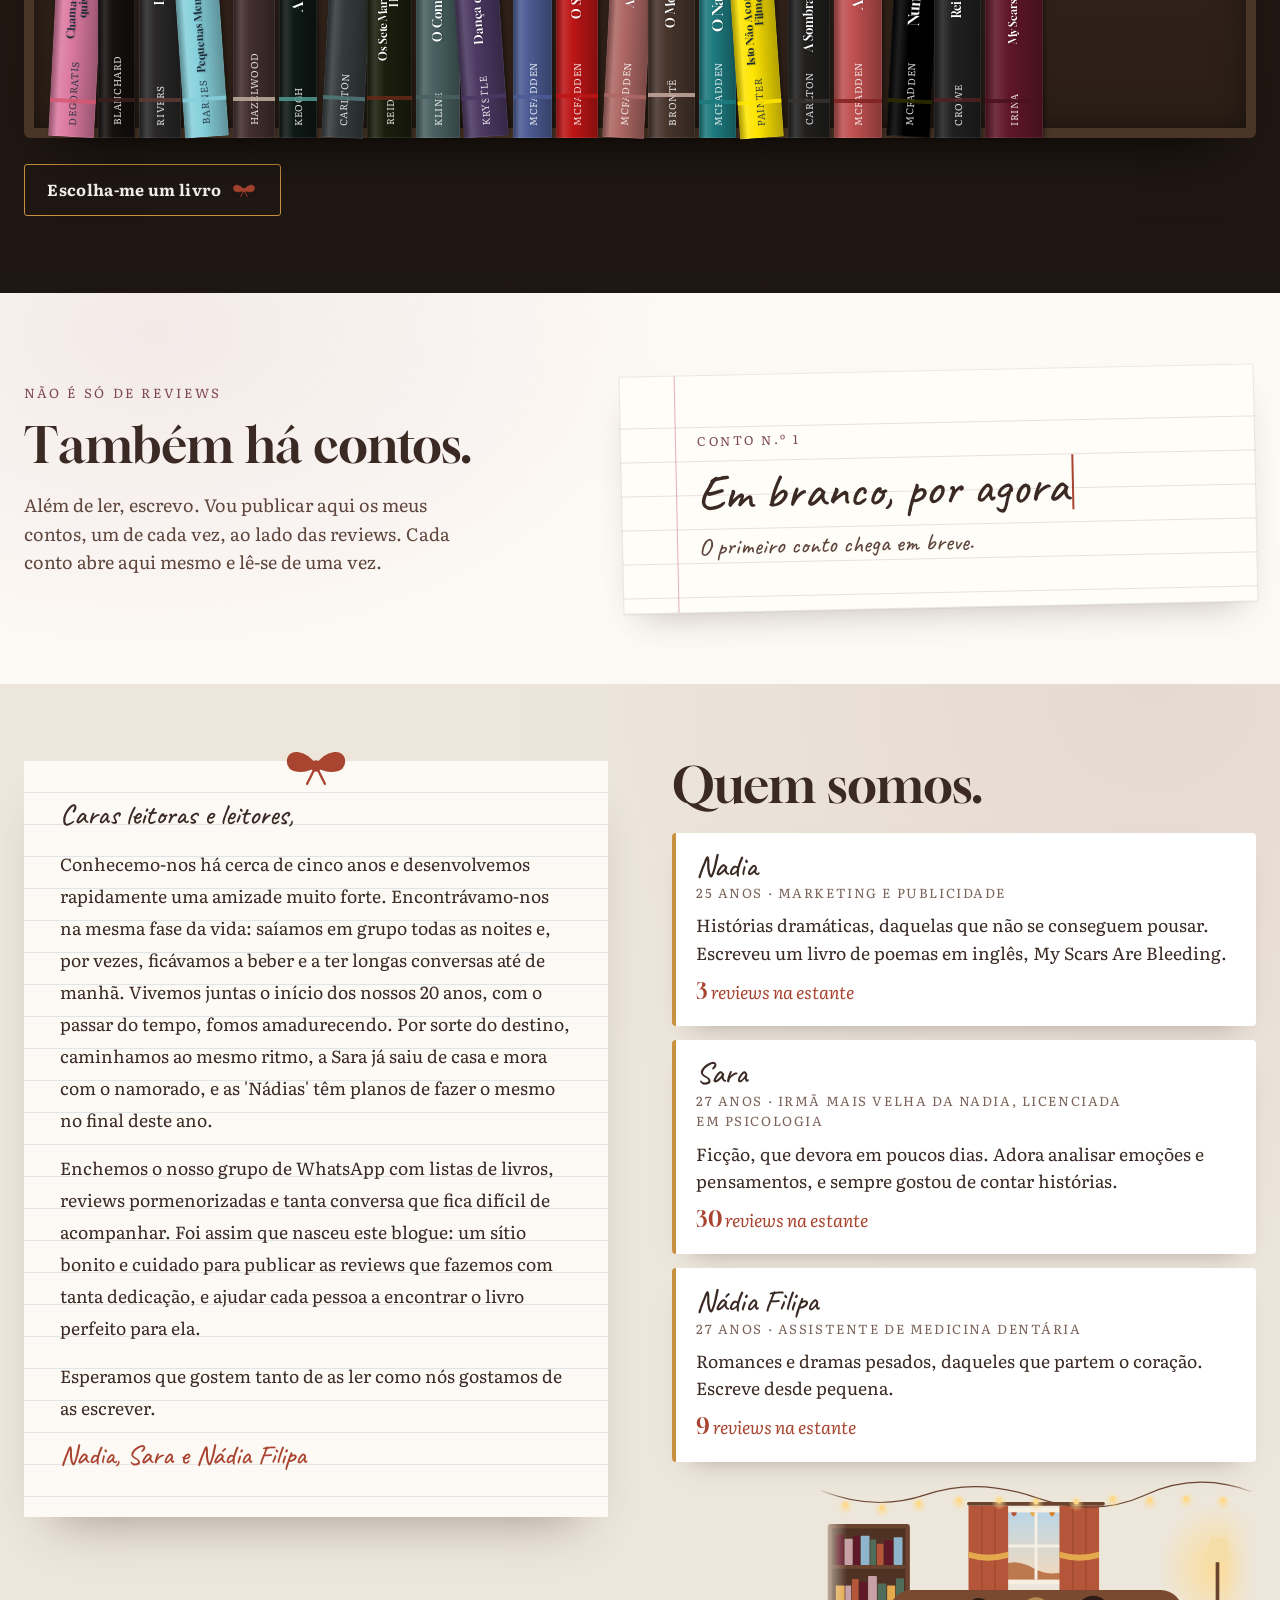
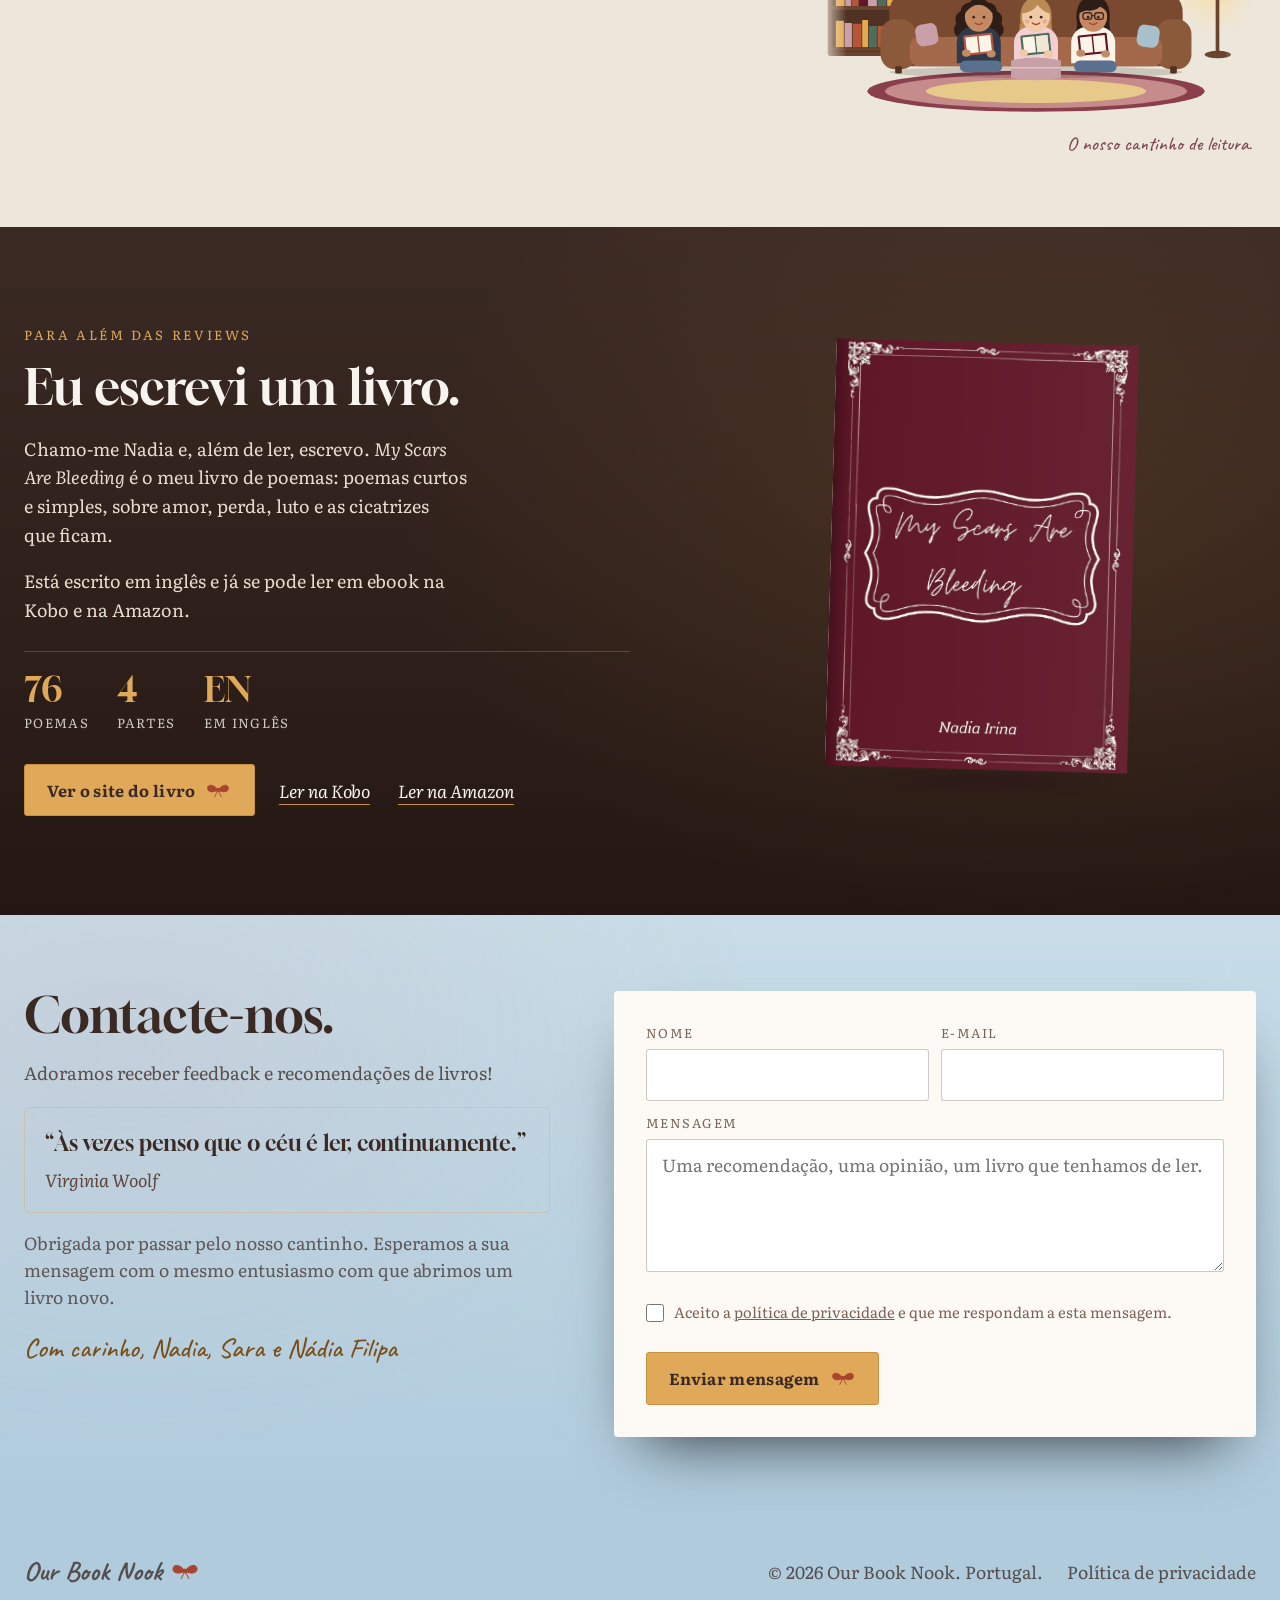
==== commit d6623f44: "Add Amazon link in O meu livro" ====
--- a/index.html
+++ b/index.html
@@ -431,9 +431,9 @@
 <div data-rv><div class="ct-sheet" role="img" aria-label="Uma folha pautada em branco, à espera do primeiro conto"><small>Conto n.º 1</small><p class="ct-t">Em branco, por agora<span class="ct-cur" aria-hidden="true"></span></p><p class="ct-l">O primeiro conto chega em breve.</p></div></div></div></section><section id="nos" class="sec g-paper"><div class="wrap"><div class="nos"><div class="letter" data-rv><p class="lt-h">Caras leitoras e leitores,</p><p>Conhecemo-nos há cerca de cinco anos e desenvolvemos rapidamente uma amizade muito forte. Encontrávamo-nos na mesma fase da vida: saíamos em grupo todas as noites e, por vezes, ficávamos a beber e a ter longas conversas até de manhã. Vivemos juntas o início dos nossos 20 anos, com o passar do tempo, fomos amadurecendo. Por sorte do destino, caminhamos ao mesmo ritmo, a Sara já saiu de casa e mora com o namorado, e as 'Nádias' têm planos de fazer o mesmo no final deste ano.</p><p>Enchemos o nosso grupo de WhatsApp com listas de livros, reviews pormenorizadas e tanta conversa que fica difícil de acompanhar. Foi assim que nasceu este blogue: um sítio bonito e cuidado para publicar as reviews que fazemos com tanta dedicação, e ajudar cada pessoa a encontrar o livro perfeito para ela.</p><p>Esperamos que gostem tanto de as ler como nós gostamos de as escrever.</p><p class="sig">Nadia, Sara e Nádia Filipa</p><svg class="lt-b" viewBox="0 0 60 36" aria-hidden="true"><path d="M30 18C20 4 6 4 6 14s14 10 24 4C40 24 54 24 54 14S40 4 30 18Z"/><path d="M30 18l-8 16M30 18l8 16"/><circle cx="30" cy="18" r="4"/></svg></div><div class="nos-r"><h2 class="wr " data-rv><span class="w"><span style="--i:0">Quem</span></span> <span class="w"><span style="--i:1">somos.</span></span></h2><ul class="rds"><li class="rd" data-rv style="--i:0"><p class="rd-n">Nadia</p><p class="rd-p">25 anos · Marketing e publicidade</p><p>Histórias dramáticas, daquelas que não se conseguem pousar. Escreveu um livro de poemas em inglês, My Scars Are Bleeding.</p><p class="rd-c"><b data-count-by="Nadia Irina">0</b> reviews na estante</p></li><li class="rd" data-rv style="--i:1"><p class="rd-n">Sara</p><p class="rd-p">27 anos · irmã mais velha da Nadia, licenciada em Psicologia</p><p>Ficção, que devora em poucos dias. Adora analisar emoções e pensamentos, e sempre gostou de contar histórias.</p><p class="rd-c"><b data-count-by="Sara Rebeca">0</b> reviews na estante</p></li><li class="rd" data-rv style="--i:2"><p class="rd-n">Nádia Filipa</p><p class="rd-p">27 anos · Assistente de medicina dentária</p><p>Romances e dramas pesados, daqueles que partem o coração. Escreve desde pequena.</p><p class="rd-c"><b data-count-by="Nádia Filipa">0</b> reviews na estante</p></li></ul><figure class="rc" data-rv><svg class="rc-svg" viewBox="0 0 600 330" role="img" aria-label="O nosso cantinho de leitura: as três amigas num sofá, a ler, com luzinhas, cortinas, uma estante e um tapete."><defs><radialGradient id="rcGlow" cx=".5" cy=".5" r=".5"><stop offset="0" stop-color="#FFD98A" stop-opacity=".8"/><stop offset="1" stop-color="#FFD98A" stop-opacity="0"/></radialGradient><linearGradient id="rcSky" x1="0" y1="0" x2="0" y2="1"><stop offset="0" stop-color="#BBD6E6"/><stop offset="1" stop-color="#F4D9BC"/></linearGradient><clipPath id="rcWin"><rect x="236" y="44" width="128" height="92" rx="4"/></clipPath></defs><rect x="230" y="38" width="140" height="104" rx="6" fill="#F8EFE3"/><g clip-path="url(#rcWin)"><rect x="236" y="44" width="128" height="92" fill="url(#rcSky)"/><path d="M236 126q30-24 60-6t68-8v24H236z" fill="#B5683B" opacity=".85"/><path class="rc-lf" style="--x:244px;--d:5s;--dl:0.0s" d="M0 0C4 -2 6 2 0 6C-6 2 -4 -2 0 0Z" fill="#D9822B"/><path class="rc-lf" style="--x:270px;--d:6s;--dl:-1.1s" d="M0 0C4 -2 6 2 0 6C-6 2 -4 -2 0 0Z" fill="#B5563A"/><path class="rc-lf" style="--x:296px;--d:7s;--dl:-2.2s" d="M0 0C4 -2 6 2 0 6C-6 2 -4 -2 0 0Z" fill="#E5A94D"/><path class="rc-lf" style="--x:322px;--d:5s;--dl:-3.3000000000000003s" d="M0 0C4 -2 6 2 0 6C-6 2 -4 -2 0 0Z" fill="#D9822B"/><path class="rc-lf" style="--x:348px;--d:6s;--dl:-4.4s" d="M0 0C4 -2 6 2 0 6C-6 2 -4 -2 0 0Z" fill="#B5563A"/></g><path d="M300 44V136M236 90H364" stroke="#F8EFE3" stroke-width="4"/><rect x="206" y="30" width="188" height="5" rx="2.5" fill="#6B4430"/><g class="rc-cur rc-cl" style="transform-origin:262px 35px"><path d="M208 35h54v128q-27 8 -54 0z" fill="#B5563A"/><path d="M226 35v128M244 35v128" stroke="#8E3F29" stroke-opacity=".5" stroke-width="2"/><path d="M208 98q27 8 54 0v8q-27 8 -54 0z" fill="#E5A94D"/></g><g class="rc-cur rc-cr" style="transform-origin:332px 35px"><path d="M332 35h54v128q-27 8 -54 0z" fill="#B5563A"/><path d="M350 35v128M368 35v128" stroke="#8E3F29" stroke-opacity=".5" stroke-width="2"/><path d="M332 98q27 8 54 0v8q-27 8 -54 0z" fill="#E5A94D"/></g><rect x="16" y="60" width="112" height="180" rx="4" fill="#6B4430"/><rect x="22" y="66" width="100" height="168" fill="#4F3223"/><rect x="27" y="75" width="11" height="41" rx="1" fill="#601728"/><rect x="39" y="80" width="11" height="36" rx="1" fill="#C8A0A8"/><rect x="51" y="76" width="9" height="40" rx="1" fill="#601728"/><rect x="61" y="76" width="12" height="40" rx="1" fill="#8FB5CC"/><rect x="74" y="81" width="8" height="35" rx="1" fill="#4F6D5A"/><rect x="83" y="87" width="9" height="29" rx="1" fill="#B5563A"/><rect x="93" y="82" width="12" height="34" rx="1" fill="#601728"/><rect x="106" y="78" width="12" height="38" rx="1" fill="#8FB5CC"/><rect x="22" y="116" width="100" height="5" fill="#6B4430"/><rect x="27" y="144" width="12" height="28" rx="1" fill="#E5A94D"/><rect x="40" y="144" width="8" height="28" rx="1" fill="#C8A0A8"/><rect x="49" y="135" width="9" height="37" rx="1" fill="#B5563A"/><rect x="59" y="139" width="11" height="33" rx="1" fill="#601728"/><rect x="71" y="131" width="12" height="41" rx="1" fill="#C8A0A8"/><rect x="84" y="141" width="12" height="31" rx="1" fill="#4F6D5A"/><rect x="97" y="144" width="11" height="28" rx="1" fill="#E5A94D"/><rect x="109" y="134" width="11" height="38" rx="1" fill="#4F6D5A"/><rect x="22" y="172" width="100" height="5" fill="#6B4430"/><rect x="27" y="192" width="11" height="36" rx="1" fill="#E5A94D"/><rect x="39" y="195" width="10" height="33" rx="1" fill="#C8A0A8"/><rect x="50" y="196" width="12" height="32" rx="1" fill="#B5563A"/><rect x="63" y="191" width="8" height="37" rx="1" fill="#E5A94D"/><rect x="72" y="199" width="11" height="29" rx="1" fill="#4F6D5A"/><rect x="84" y="199" width="11" height="29" rx="1" fill="#B5563A"/><rect x="96" y="197" width="8" height="31" rx="1" fill="#C8A0A8"/><rect x="105" y="193" width="8" height="35" rx="1" fill="#D9822B"/><rect x="22" y="228" width="100" height="5" fill="#6B4430"/><ellipse class="rc-gl" cx="548" cy="120" rx="80" ry="90" fill="url(#rcGlow)"/><rect x="545" y="108" width="5" height="128" rx="2" fill="#6B4430"/><ellipse cx="548" cy="238" rx="18" ry="5" fill="#6B4430"/><path d="M528 112l11-34h20l11 34z" fill="#F4DDA6"/><ellipse cx="300" cy="288" rx="230" ry="28" fill="#8A3F4D"/><ellipse cx="300" cy="288" rx="206" ry="23" fill="#C68B8B"/><ellipse cx="300" cy="288" rx="150" ry="16" fill="#E7C98A"/><ellipse cx="300" cy="262" rx="200" ry="8" fill="#000" opacity=".14"/><rect x="100" y="150" width="400" height="104" rx="30" fill="#7A4A30"/><rect x="88" y="190" width="48" height="68" rx="20" fill="#8A5A3A"/><rect x="464" y="190" width="48" height="68" rx="20" fill="#8A5A3A"/><rect x="128" y="214" width="344" height="40" rx="12" fill="#A3694A"/><rect x="108" y="254" width="9" height="10" rx="2" fill="#4F3223"/><rect x="483" y="254" width="9" height="10" rx="2" fill="#4F3223"/><g class="rc-fr"><circle cx="202" cy="190" r="12" fill="#2E1D17"/><circle cx="242" cy="190" r="12" fill="#2E1D17"/><circle cx="200" cy="204" r="12" fill="#2E1D17"/><circle cx="244" cy="204" r="12" fill="#2E1D17"/><circle cx="204" cy="218" r="11" fill="#2E1D17"/><circle cx="240" cy="218" r="11" fill="#2E1D17"/><circle cx="222" cy="176" r="15" fill="#2E1D17"/><circle cx="210" cy="180" r="13" fill="#2E1D17"/><circle cx="234" cy="180" r="13" fill="#2E1D17"/><path d="M192 250v-28a22 22 0 0 1 22-22h16a22 22 0 0 1 22 22v28z" fill="#2F3A4A"/><rect x="216" y="192" width="12" height="12" fill="#C48A63"/><ellipse cx="222" cy="186" rx="19" ry="21" fill="#C48A63"/><path d="M203 182c2-14 10-20 19-20s17 6 19 20c-6-8-12-12-19-12s-13 4-19 12z" fill="#2E1D17"/><circle cx="215" cy="187" r="1.9" fill="#3B2A24"/><circle cx="229" cy="187" r="1.9" fill="#3B2A24"/><path d="M217 195q5 4 10 0" stroke="#A8442F" stroke-width="1.8" fill="none" stroke-linecap="round"/><circle cx="210" cy="193" r="3" fill="#E07A6A" opacity=".35"/><circle cx="234" cy="193" r="3" fill="#E07A6A" opacity=".35"/><rect x="196" y="246" width="58" height="16" rx="8" fill="#5B6F8F"/><g transform="rotate(-6 222 226)"><rect x="202" y="210" width="40" height="28" rx="2" fill="#B5563A"/><rect x="205" y="213" width="16" height="22" fill="#FBF4E8"/><rect x="223" y="213" width="16" height="22" fill="#FBF4E8"/></g><ellipse cx="205" cy="236" rx="6" ry="5" fill="#C48A63"/><ellipse cx="239" cy="237" rx="6" ry="5" fill="#C48A63"/></g><g class="rc-fr"><path d="M279 196c-3-24 8-36 21-36s24 12 21 36c2 18 6 36 2 46h-10c0-12 0-26-2-34h-22c-2 8-2 22-2 34h-10c-4-10 0-28 1-46z" fill="#B98A52"/><path d="M270 250v-28a22 22 0 0 1 22-22h16a22 22 0 0 1 22 22v28z" fill="#F2CFD3"/><rect x="294" y="192" width="12" height="12" fill="#EFC9A8"/><ellipse cx="300" cy="186" rx="19" ry="21" fill="#EFC9A8"/><path d="M281 182c2-14 10-20 19-20s17 6 19 20c-8-2-14-8-17-12-3 6-10 10-21 12z" fill="#B98A52"/><circle cx="293" cy="187" r="1.9" fill="#3B2A24"/><circle cx="307" cy="187" r="1.9" fill="#3B2A24"/><path d="M295 195q5 4 10 0" stroke="#A8442F" stroke-width="1.8" fill="none" stroke-linecap="round"/><circle cx="288" cy="193" r="3" fill="#E07A6A" opacity=".35"/><circle cx="312" cy="193" r="3" fill="#E07A6A" opacity=".35"/><rect x="274" y="246" width="58" height="16" rx="8" fill="#5B6F8F"/><path d="M266 246q34-8 68 0v24q-34 6-68 0z" fill="#C8A0A8"/><path d="M266 256h68" stroke="#fff" stroke-opacity=".4" stroke-width="2"/><g transform="rotate(-6 300 226)"><rect x="280" y="210" width="40" height="28" rx="2" fill="#4F6D5A"/><rect x="283" y="213" width="16" height="22" fill="#FBF4E8"/><rect x="301" y="213" width="16" height="22" fill="#FBF4E8"/><g class="rc-pg" style="transform-origin:300px 224px"><rect x="301" y="213" width="16" height="22" fill="#F1E6D4"/></g></g><ellipse cx="283" cy="236" rx="6" ry="5" fill="#EFC9A8"/><ellipse cx="317" cy="237" rx="6" ry="5" fill="#EFC9A8"/></g><g class="rc-fr"><path d="M356 196c-4-26 8-38 22-38s26 12 22 38c2 22 8 40 4 52h-12c0-12 0-30-2-42h-24c-2 12-2 30-2 42h-12c-4-12 2-30 4-52z" fill="#2E1D17"/><path d="M348 250v-28a22 22 0 0 1 22-22h16a22 22 0 0 1 22 22v28z" fill="#FBF4E8"/><rect x="372" y="192" width="12" height="12" fill="#C48A63"/><ellipse cx="378" cy="186" rx="19" ry="21" fill="#C48A63"/><path d="M359 182c2-14 10-20 19-20s17 6 19 20c-3-6-7-8-10-9-4 4-10 6-17 5-4 0-8 2-11 4z" fill="#2E1D17"/><circle cx="371" cy="187" r="1.9" fill="#3B2A24"/><circle cx="385" cy="187" r="1.9" fill="#3B2A24"/><path d="M373 195q5 4 10 0" stroke="#A8442F" stroke-width="1.8" fill="none" stroke-linecap="round"/><circle cx="366" cy="193" r="3" fill="#E07A6A" opacity=".35"/><circle cx="390" cy="193" r="3" fill="#E07A6A" opacity=".35"/><g fill="none" stroke="#3B2A24" stroke-width="1.8"><rect x="364" y="181" width="12" height="9" rx="3.5"/><rect x="380" y="181" width="12" height="9" rx="3.5"/><path d="M376 185h4"/></g><rect x="352" y="246" width="58" height="16" rx="8" fill="#5B6F8F"/><g transform="rotate(-6 378 226)"><rect x="358" y="210" width="40" height="28" rx="2" fill="#601728"/><rect x="361" y="213" width="16" height="22" fill="#FBF4E8"/><rect x="379" y="213" width="16" height="22" fill="#FBF4E8"/></g><ellipse cx="361" cy="236" rx="6" ry="5" fill="#C48A63"/><ellipse cx="395" cy="237" rx="6" ry="5" fill="#C48A63"/></g><rect x="136" y="196" width="30" height="30" rx="9" transform="rotate(-10 151 211)" fill="#C8A0A8"/><rect x="438" y="198" width="30" height="30" rx="9" transform="rotate(9 453 213)" fill="#A8BFCC"/><path d="M6 14Q80 44 150 20T300 24T450 20T594 16" fill="none" stroke="#6B4430" stroke-width="1.6"/><g class="rc-bulb" style="--dl:0.00s"><circle cx="40" cy="36" r="11" fill="url(#rcGlow)"/><path d="M37.4 30h5.2l.8 5a3.6 3.6 0 0 1-6.8 0z" fill="#FFD98A"/></g><g class="rc-bulb" style="--dl:0.43s"><circle cx="90" cy="40" r="11" fill="url(#rcGlow)"/><path d="M87.4 34h5.2l.8 5a3.6 3.6 0 0 1-6.8 0z" fill="#FFD98A"/></g><g class="rc-bulb" style="--dl:0.86s"><circle cx="140" cy="34" r="11" fill="url(#rcGlow)"/><path d="M137.4 28h5.2l.8 5a3.6 3.6 0 0 1-6.8 0z" fill="#FFD98A"/></g><g class="rc-bulb" style="--dl:1.29s"><circle cx="195" cy="30" r="11" fill="url(#rcGlow)"/><path d="M192.4 24h5.2l.8 5a3.6 3.6 0 0 1-6.8 0z" fill="#FFD98A"/></g><g class="rc-bulb" style="--dl:1.72s"><circle cx="250" cy="30" r="11" fill="url(#rcGlow)"/><path d="M247.4 24h5.2l.8 5a3.6 3.6 0 0 1-6.8 0z" fill="#FFD98A"/></g><g class="rc-bulb" style="--dl:2.15s"><circle cx="300" cy="32" r="11" fill="url(#rcGlow)"/><path d="M297.4 26h5.2l.8 5a3.6 3.6 0 0 1-6.8 0z" fill="#FFD98A"/></g><g class="rc-bulb" style="--dl:0.18s"><circle cx="355" cy="32" r="11" fill="url(#rcGlow)"/><path d="M352.4 26h5.2l.8 5a3.6 3.6 0 0 1-6.8 0z" fill="#FFD98A"/></g><g class="rc-bulb" style="--dl:0.61s"><circle cx="405" cy="28" r="11" fill="url(#rcGlow)"/><path d="M402.4 22h5.2l.8 5a3.6 3.6 0 0 1-6.8 0z" fill="#FFD98A"/></g><g class="rc-bulb" style="--dl:1.04s"><circle cx="455" cy="30" r="11" fill="url(#rcGlow)"/><path d="M452.4 24h5.2l.8 5a3.6 3.6 0 0 1-6.8 0z" fill="#FFD98A"/></g><g class="rc-bulb" style="--dl:1.47s"><circle cx="505" cy="28" r="11" fill="url(#rcGlow)"/><path d="M502.4 22h5.2l.8 5a3.6 3.6 0 0 1-6.8 0z" fill="#FFD98A"/></g><g class="rc-bulb" style="--dl:1.90s"><circle cx="555" cy="30" r="11" fill="url(#rcGlow)"/><path d="M552.4 24h5.2l.8 5a3.6 3.6 0 0 1-6.8 0z" fill="#FFD98A"/></g></svg><figcaption class="rc-cap">O nosso cantinho de leitura.</figcaption></figure></div></div></div></section><section id="livro" class="sec"><div class="wrap k-grid"><div class="k-txt"><p class="k-eyb" data-rv>Para além das reviews</p>
 <h2 class="wr " data-rv><span class="w"><span style="--i:0">Eu</span></span> <span class="w"><span style="--i:1">escrevi</span></span> <span class="w"><span style="--i:2">um</span></span> <span class="w"><span style="--i:3">livro.</span></span></h2>
 <p class="k-p" data-rv>Chamo-me Nadia e, além de ler, escrevo. <i>My Scars Are Bleeding</i> é o meu livro de poemas: poemas curtos e simples, sobre amor, perda, luto e as cicatrizes que ficam.</p>
-<p class="k-p" data-rv>Está escrito em inglês e já se pode ler em ebook na Kobo.</p>
+<p class="k-p" data-rv>Está escrito em inglês e já se pode ler em ebook na Kobo e na Amazon.</p>
 <div class="k-facts" data-rv><div><b>76</b><span>poemas</span></div><div><b>4</b><span>partes</span></div><div><b>EN</b><span>em inglês</span></div></div>
-<div class="acts" data-rv><a class="btn" href="https://nadiairina.github.io/my-scars-are-bleeding/" rel="noopener"><span>Ver o site do livro</span><svg class="bi" viewBox="0 0 60 36" aria-hidden="true"><path d="M30 18C20 4 6 4 6 14s14 10 24 4C40 24 54 24 54 14S40 4 30 18Z"/><path d="M30 18l-8 16M30 18l8 16"/><circle cx="30" cy="18" r="4"/></svg></a><a class="quiet" href="https://www.kobo.com/ww/en/search?query=My%20Scars%20Are%20Bleeding%20Nadia%20Irina" rel="noopener">Ler na Kobo</a></div></div>
+<div class="acts" data-rv><a class="btn" href="https://nadiairina.github.io/my-scars-are-bleeding/" rel="noopener"><span>Ver o site do livro</span><svg class="bi" viewBox="0 0 60 36" aria-hidden="true"><path d="M30 18C20 4 6 4 6 14s14 10 24 4C40 24 54 24 54 14S40 4 30 18Z"/><path d="M30 18l-8 16M30 18l8 16"/><circle cx="30" cy="18" r="4"/></svg></a><a class="quiet" href="https://www.kobo.com/ww/en/search?query=My%20Scars%20Are%20Bleeding%20Nadia%20Irina" target="_blank" rel="noopener">Ler na Kobo</a><a class="quiet" href="https://www.amazon.com/dp/B0HRB4R3WY" target="_blank" rel="noopener">Ler na Amazon</a></div></div>
 <div class="k-stage"><div class="k-scene" id="k-scene" role="img" aria-label="O livro My Scars Are Bleeding a rodar, a abrir e a mostrar cinco poemas, antes de fechar outra vez">
 <div class="k-flr"></div>
 <div class="k-bk" id="k-bk">
